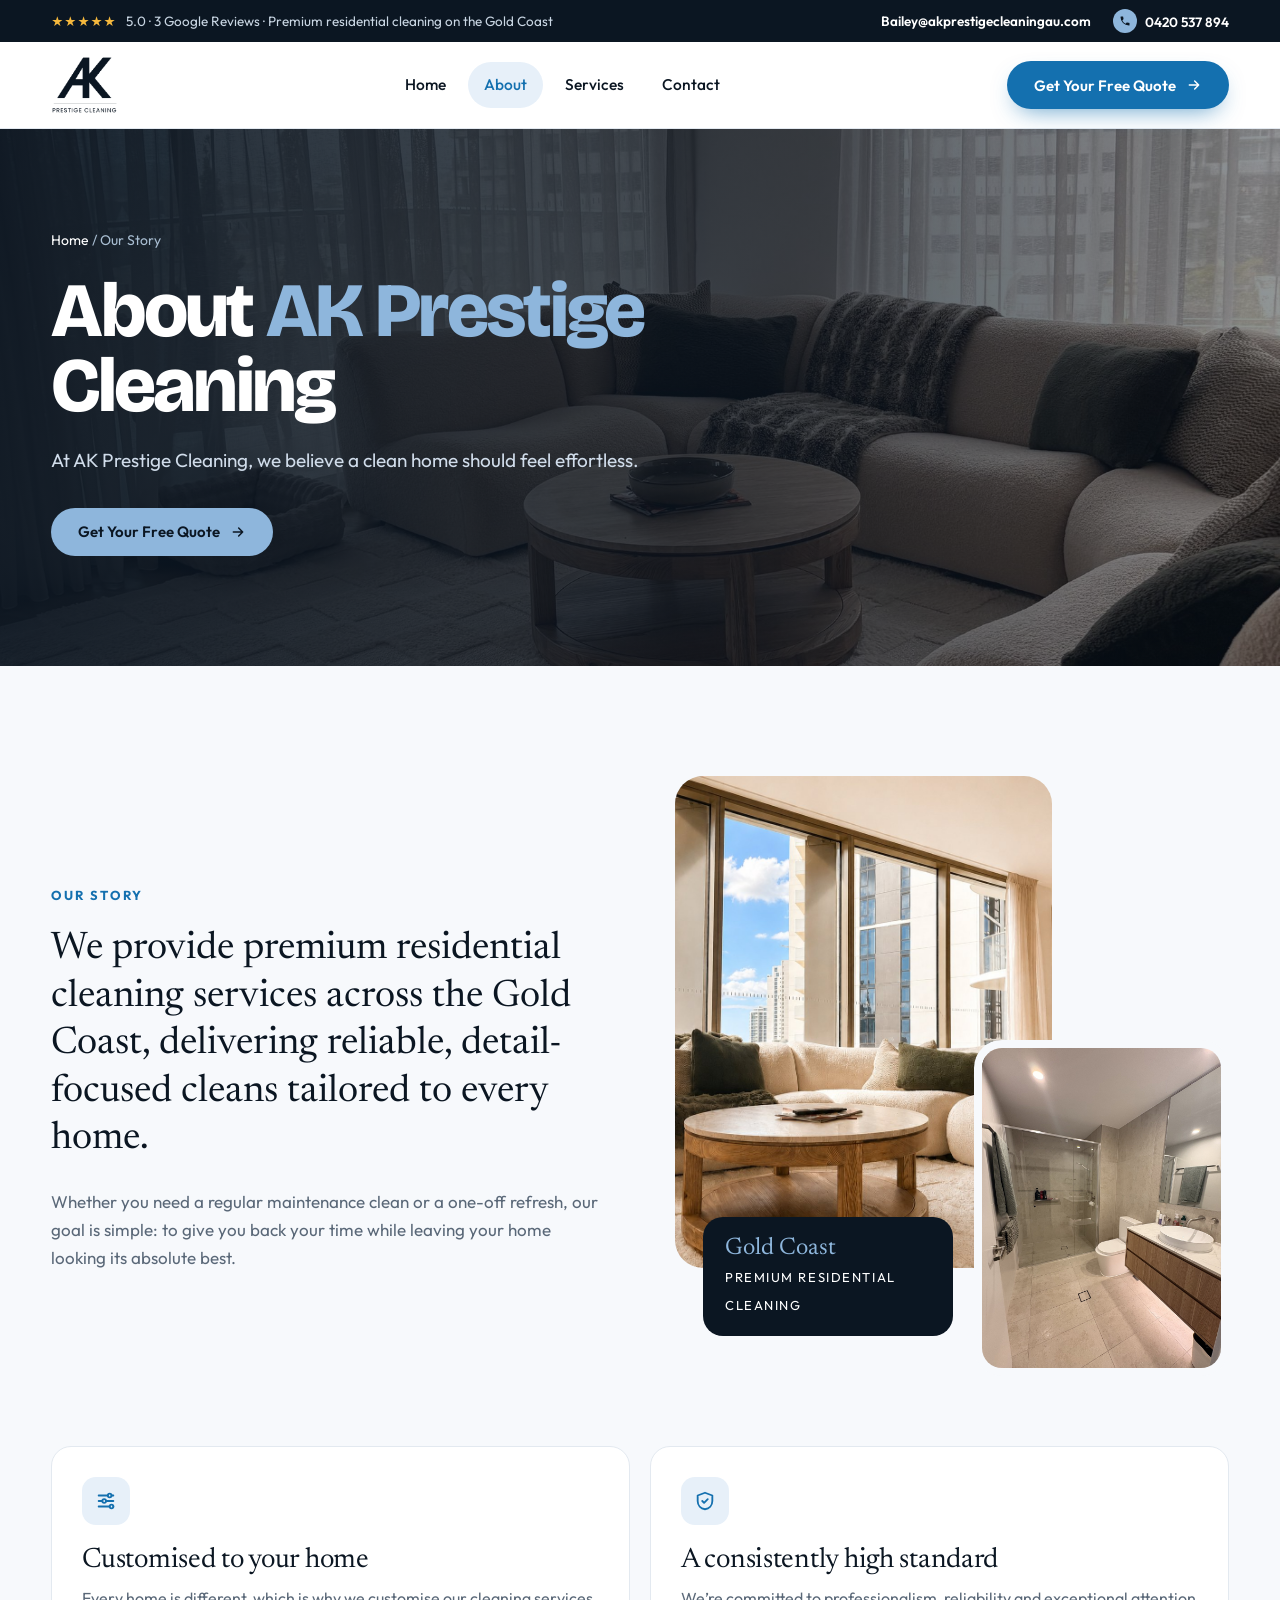
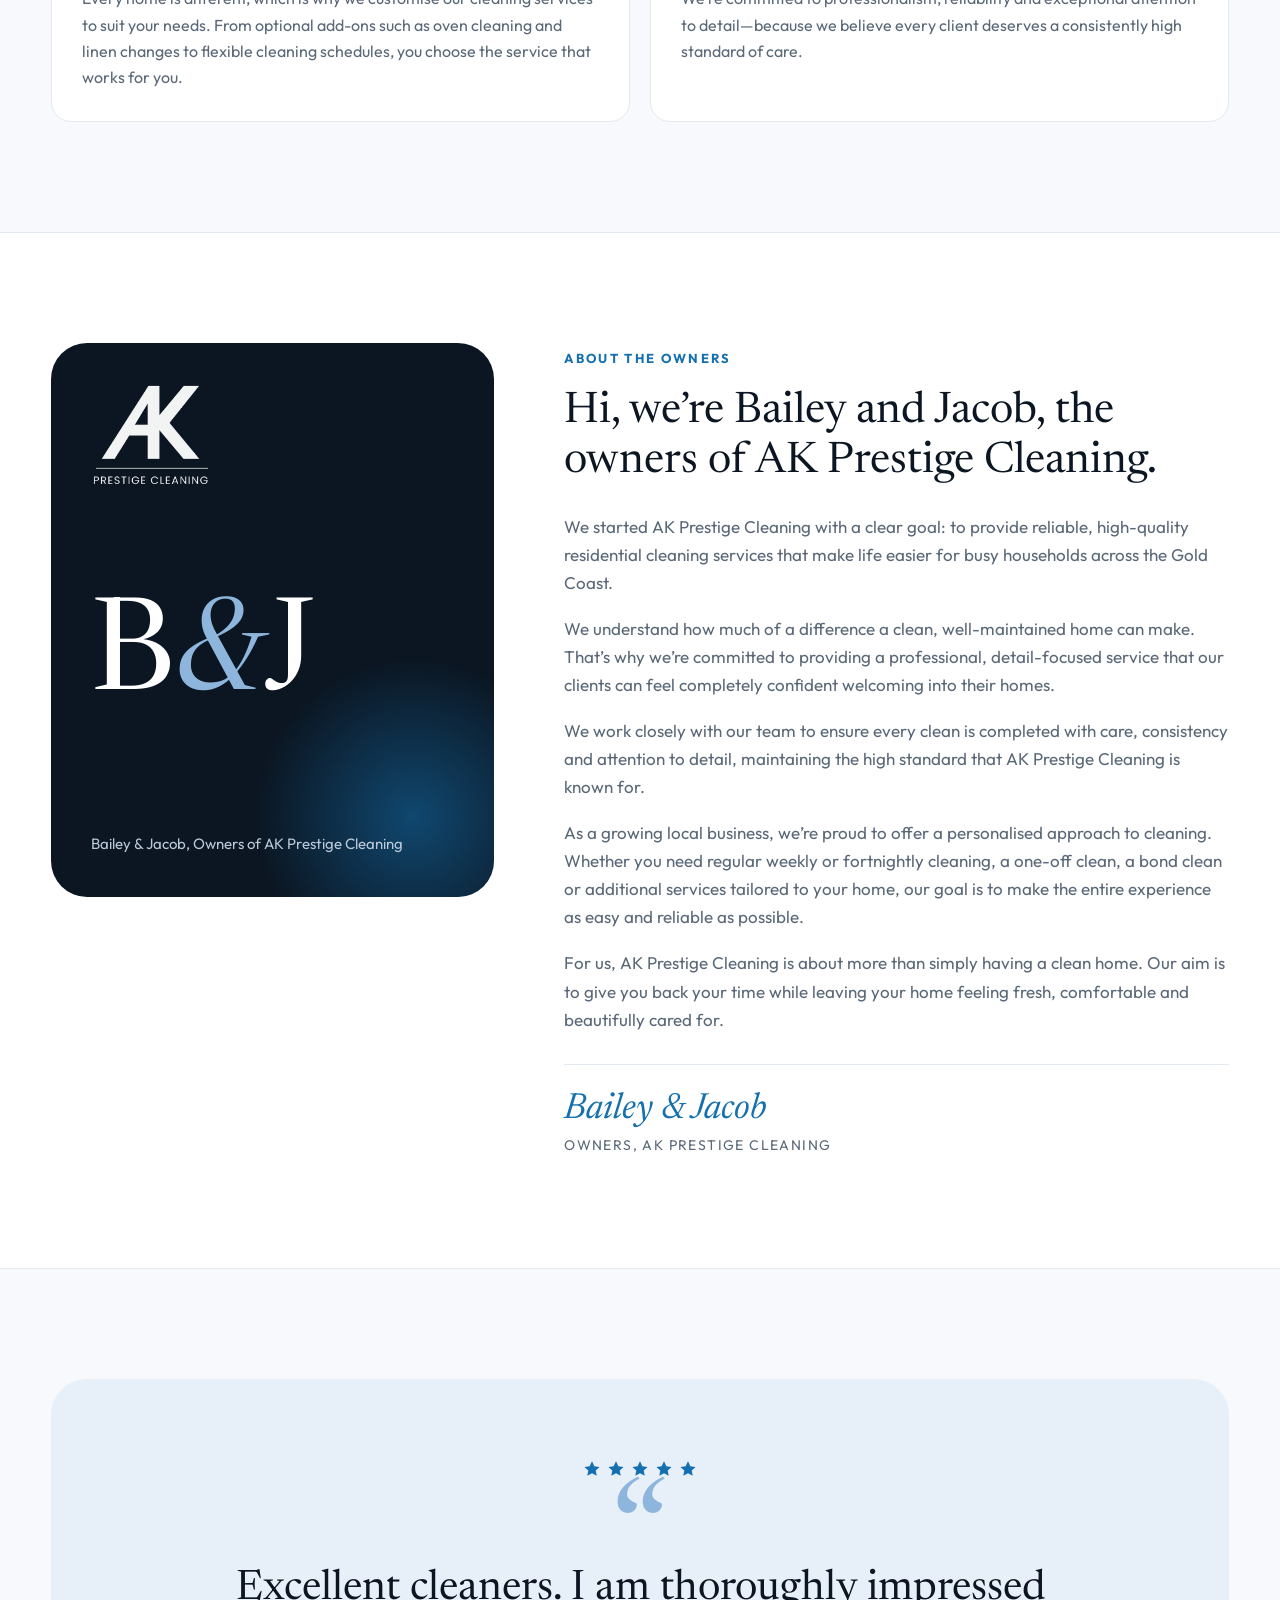
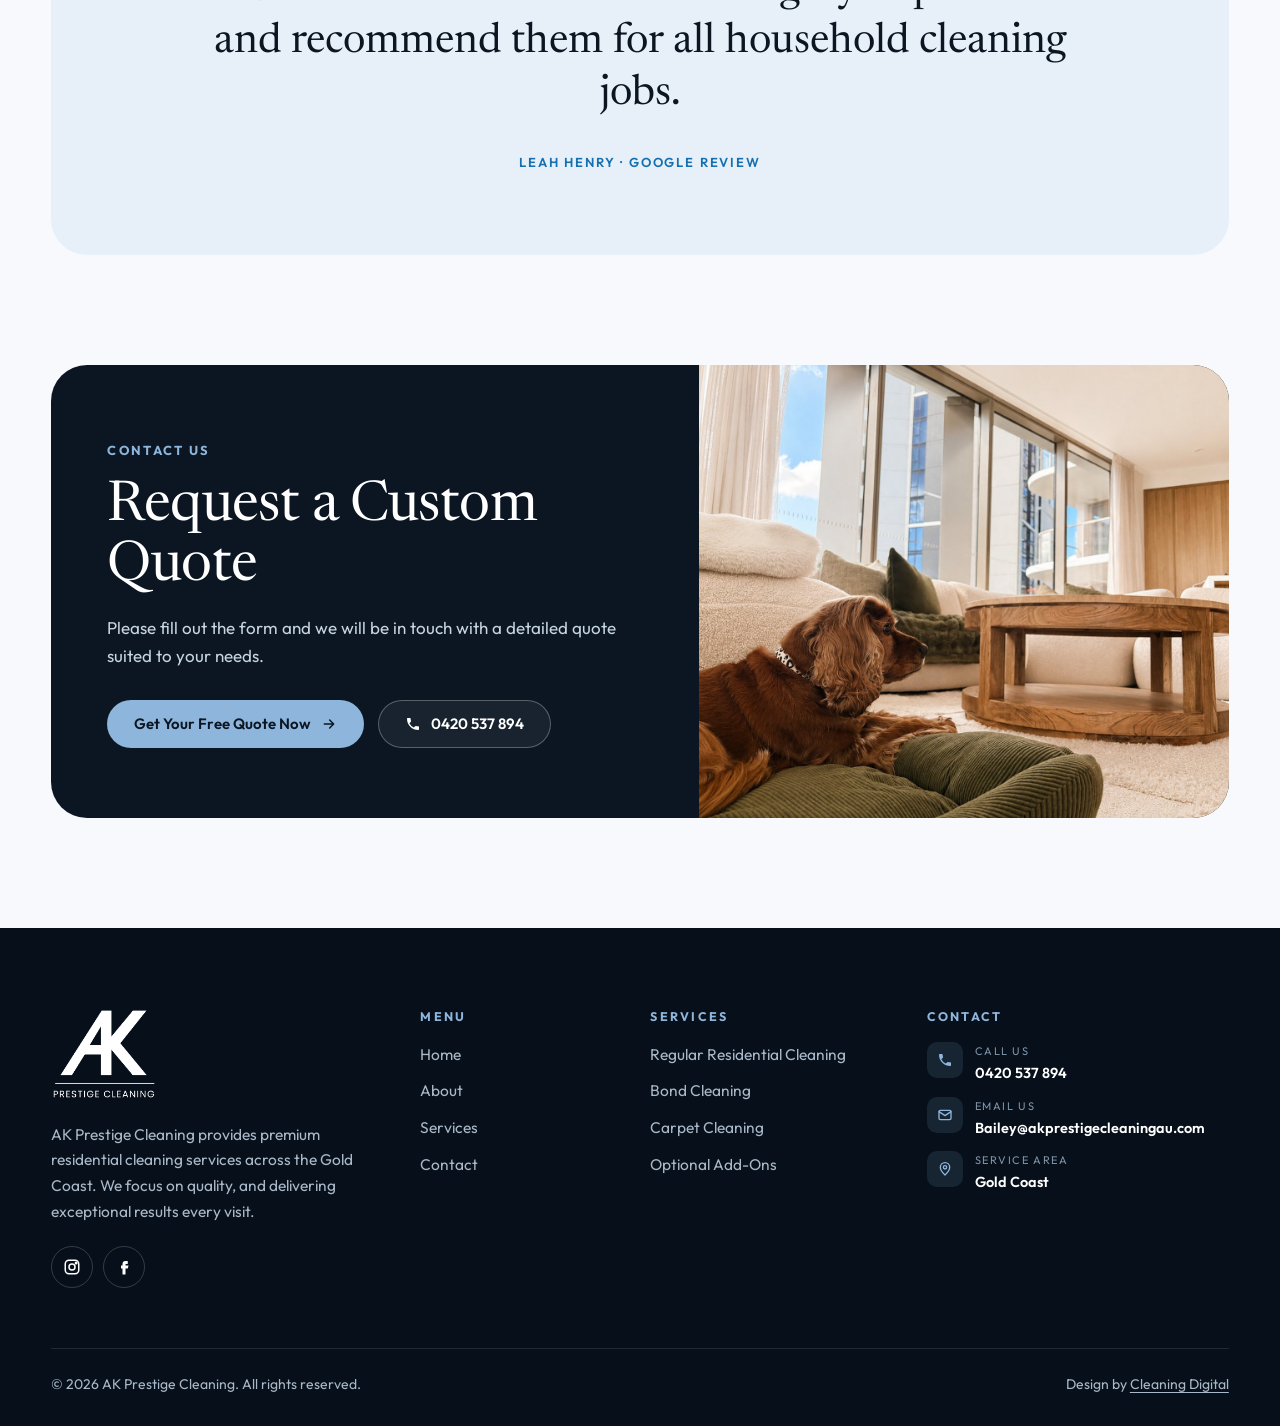
==== about.html @ f4180e64 "End pages with a newline Co-Authored-By: Claude Opus 5.5 <noreply@anthropic.com> Claude-Session: htt" ====
<!DOCTYPE html>
<html lang="en-AU"><head>
<meta charset="utf-8"><meta name="viewport" content="width=device-width,initial-scale=1">
<title>Our Story | AK Prestige Cleaning Gold Coast</title>
<meta name="description" content="Meet Bailey and Jacob, owners of AK Prestige Cleaning. Reliable, detail-focused residential cleaning tailored to every Gold Coast home.">
<link rel="icon" href="images/favicon.png">
<meta property="og:title" content="Our Story | AK Prestige Cleaning Gold Coast"><meta property="og:description" content="Meet Bailey and Jacob, owners of AK Prestige Cleaning. Reliable, detail-focused residential cleaning tailored to every Gold Coast home."><meta property="og:image" content="images/hero-lounge.jpg">
<link rel="preconnect" href="https://fonts.googleapis.com"><link rel="preconnect" href="https://fonts.gstatic.com" crossorigin>
<link href="https://fonts.googleapis.com/css2?family=Bricolage+Grotesque:opsz,wght@12..96,600;12..96,700;12..96,800&family=Newsreader:ital,opsz,wght@0,6..72,400;0,6..72,500;1,6..72,400&family=Outfit:wght@400;500;600;700&display=swap" rel="stylesheet">
<link rel="stylesheet" href="assets/css/style.css">
<script type="application/ld+json">{"@context":"https://schema.org","@type":"HouseCleaningService","name":"AK Prestige Cleaning","url":"https://www.akprestigecleaningau.com/","telephone":"0420537894","email":"Bailey@akprestigecleaningau.com","areaServed":"Gold Coast, QLD","image":"images/hero-lounge.jpg","sameAs":["https://www.instagram.com/ak.prestigecleaning/","https://www.facebook.com/profile.php?id=61590385779360"]}</script>
</head><body>
<div class="topbar"><div class="wrap">
  <a class="tb-l tb-stars" href="https://www.google.com/maps/search/AK+Prestige+Cleaning+Gold+Coast" target="_blank" rel="noopener"><span class="st">★★★★★</span> 5.0 &middot; 3 Google Reviews &middot; Premium residential cleaning on the Gold Coast</a>
  <div class="tb-r"><a href="mailto:Bailey@akprestigecleaningau.com" class="tb-l">Bailey@akprestigecleaningau.com</a><a href="tel:0420537894"><span class="ico"><svg viewBox="0 0 24 24" fill="currentColor"><path d="M6.6 10.8a15.1 15.1 0 0 0 6.6 6.6l2.2-2.2a1 1 0 0 1 1-.25 11.4 11.4 0 0 0 3.6.57 1 1 0 0 1 1 1V20a1 1 0 0 1-1 1A17 17 0 0 1 3 4a1 1 0 0 1 1-1h3.5a1 1 0 0 1 1 1c0 1.25.2 2.45.57 3.57a1 1 0 0 1-.25 1z"/></svg></span>0420 537 894</a></div>
</div></div>
<header class="site-header"><div class="wrap">
  <a href="index.html" class="brand" aria-label="AK Prestige Cleaning home"><img src="images/logo-dark.png" alt="AK Prestige Cleaning" width="67" height="58"></a>
  <nav class="nav" aria-label="Main"><a href="index.html">Home</a><a href="about.html" class="active">About</a><a href="services.html">Services</a><a href="contact.html">Contact</a></nav>
  <div class="head-cta">
    <a href="contact.html" class="btn btn-blue">Get Your Free Quote <svg viewBox="0 0 24 24" fill="none" stroke="currentColor" stroke-width="2.2" stroke-linecap="round" stroke-linejoin="round"><path d="M5 12h14M13 6l6 6-6 6"/></svg></a>
    <button class="burger" aria-label="Open menu"><span></span><span></span><span></span></button>
  </div>
</div></header>
<div class="mnav" aria-label="Mobile menu"><button class="close" aria-label="Close menu">&times;</button><a href="index.html">Home</a><a href="about.html">About</a><a href="services.html">Services</a><a href="contact.html">Contact</a>
  <a href="contact.html" class="btn btn-sky">Get Your Free Quote <svg viewBox="0 0 24 24" fill="none" stroke="currentColor" stroke-width="2.2" stroke-linecap="round" stroke-linejoin="round"><path d="M5 12h14M13 6l6 6-6 6"/></svg></a></div>

<section class="phero"><div class="bg" style="background-image:url(images/about-1.jpg)"></div><div class="wrap rv">
  <div class="crumbs"><a href="index.html">Home</a> / Our Story</div>
  <h1>About <span>AK Prestige</span> Cleaning</h1>
  <p>At AK Prestige Cleaning, we believe a clean home should feel effortless.</p>
  <div class="ctas"><a href="contact.html" class="btn btn-sky">Get Your Free Quote <svg viewBox="0 0 24 24" fill="none" stroke="currentColor" stroke-width="2.2" stroke-linecap="round" stroke-linejoin="round"><path d="M5 12h14M13 6l6 6-6 6"/></svg></a></div>
</div></section>

<section class="sec about-intro"><div class="wrap">
  <div class="rv"><span class="eyebrow">Our story</span>
    <p class="big">We provide premium residential cleaning services across the Gold Coast, delivering reliable, detail-focused cleans tailored to every home.</p>
    <p>Whether you need a regular maintenance clean or a one-off refresh, our goal is simple: to give you back your time while leaving your home looking its absolute best.</p>
  </div>
  <div class="collage rv">
    <div class="c1"><img src="images/hero-lounge.jpg" alt="Bright, freshly cleaned Gold Coast apartment" loading="lazy"></div>
    <div class="c2"><img src="images/about-2.jpg" alt="Polished bathroom" loading="lazy"></div>
    <div class="badge"><b>Gold Coast</b><span>Premium residential cleaning</span></div>
  </div>
</div>
<div class="wrap"><div class="values">
  <div class="vcard rv"><div class="ic"><svg viewBox="0 0 24 24" fill="none" stroke="currentColor" stroke-width="2" stroke-linecap="round"><path d="M4 6h10M18 6h2M4 12h4M12 12h8M4 18h12M20 18h0"/><circle cx="16" cy="6" r="2"/><circle cx="10" cy="12" r="2"/><circle cx="18" cy="18" r="2"/></svg></div><h3 class="h-serif" style="font-size:28px;margin-bottom:10px">Customised to your home</h3><p>Every home is different, which is why we customise our cleaning services to suit your needs. From optional add-ons such as oven cleaning and linen changes to flexible cleaning schedules, you choose the service that works for you.</p></div>
  <div class="vcard rv"><div class="ic"><svg viewBox="0 0 24 24" fill="none" stroke="currentColor" stroke-width="2" stroke-linecap="round" stroke-linejoin="round"><path d="M12 3 4 6v6c0 5 3.4 8.4 8 9 4.6-.6 8-4 8-9V6z"/><path d="m9 12 2 2 4-4"/></svg></div><h3 class="h-serif" style="font-size:28px;margin-bottom:10px">A consistently high standard</h3><p>We&rsquo;re committed to professionalism, reliability and exceptional attention to detail&mdash;because we believe every client deserves a consistently high standard of care.</p></div>
</div></div></section>

<section class="sec owners"><div class="wrap">
  <div class="mono rv"><img src="images/logo-white.png" alt="AK Prestige Cleaning"><div class="initials">B<i>&amp;</i>J</div><p>Bailey &amp; Jacob, Owners of AK Prestige Cleaning</p></div>
  <div class="letter rv"><span class="eyebrow">About the Owners</span>
    <p class="hi">Hi, we&rsquo;re Bailey and Jacob, the owners of AK Prestige Cleaning.</p>
    <p>We started AK Prestige Cleaning with a clear goal: to provide reliable, high-quality residential cleaning services that make life easier for busy households across the Gold Coast.</p>
    <p>We understand how much of a difference a clean, well-maintained home can make. That&rsquo;s why we&rsquo;re committed to providing a professional, detail-focused service that our clients can feel completely confident welcoming into their homes.</p>
    <p>We work closely with our team to ensure every clean is completed with care, consistency and attention to detail, maintaining the high standard that AK Prestige Cleaning is known for.</p>
    <p>As a growing local business, we&rsquo;re proud to offer a personalised approach to cleaning. Whether you need regular weekly or fortnightly cleaning, a one-off clean, a bond clean or additional services tailored to your home, our goal is to make the entire experience as easy and reliable as possible.</p>
    <p>For us, AK Prestige Cleaning is about more than simply having a clean home. Our aim is to give you back your time while leaving your home feeling fresh, comfortable and beautifully cared for.</p>
    <div class="sign"><b>Bailey &amp; Jacob</b><span>Owners, AK Prestige Cleaning</span></div>
  </div>
</div></section>

<section class="quote-band" style="padding-top:110px"><div class="wrap"><div class="quote-box rv">
  <div class="stars"><svg viewBox="0 0 24 24" fill="currentColor"><path d="m12 2.8 2.8 5.8 6.3.9-4.6 4.4 1.1 6.3L12 17.2l-5.6 3 1.1-6.3L2.9 9.5l6.3-.9z"/></svg><svg viewBox="0 0 24 24" fill="currentColor"><path d="m12 2.8 2.8 5.8 6.3.9-4.6 4.4 1.1 6.3L12 17.2l-5.6 3 1.1-6.3L2.9 9.5l6.3-.9z"/></svg><svg viewBox="0 0 24 24" fill="currentColor"><path d="m12 2.8 2.8 5.8 6.3.9-4.6 4.4 1.1 6.3L12 17.2l-5.6 3 1.1-6.3L2.9 9.5l6.3-.9z"/></svg><svg viewBox="0 0 24 24" fill="currentColor"><path d="m12 2.8 2.8 5.8 6.3.9-4.6 4.4 1.1 6.3L12 17.2l-5.6 3 1.1-6.3L2.9 9.5l6.3-.9z"/></svg><svg viewBox="0 0 24 24" fill="currentColor"><path d="m12 2.8 2.8 5.8 6.3.9-4.6 4.4 1.1 6.3L12 17.2l-5.6 3 1.1-6.3L2.9 9.5l6.3-.9z"/></svg></div><span class="mark">&ldquo;</span>
  <blockquote>Excellent cleaners. I am thoroughly impressed and recommend them for all household cleaning jobs.</blockquote>
  <cite>Leah Henry &middot; Google review</cite></div></div></section>
<section class="cta-band" style="padding-top:0"><div class="wrap"><div class="cta-box rv">
  <div class="t"><span class="eyebrow on-dark">Contact us</span><h2 class="h-serif">Request a Custom Quote</h2><p>Please fill out the form and we will be in touch with a detailed quote suited to your needs.</p>
  <div class="ctas"><a href="contact.html" class="btn btn-sky">Get Your Free Quote Now <svg viewBox="0 0 24 24" fill="none" stroke="currentColor" stroke-width="2.2" stroke-linecap="round" stroke-linejoin="round"><path d="M5 12h14M13 6l6 6-6 6"/></svg></a><a href="tel:0420537894" class="btn btn-ghost-dark"><svg viewBox="0 0 24 24" fill="currentColor"><path d="M6.6 10.8a15.1 15.1 0 0 0 6.6 6.6l2.2-2.2a1 1 0 0 1 1-.25 11.4 11.4 0 0 0 3.6.57 1 1 0 0 1 1 1V20a1 1 0 0 1-1 1A17 17 0 0 1 3 4a1 1 0 0 1 1-1h3.5a1 1 0 0 1 1 1c0 1.25.2 2.45.57 3.57a1 1 0 0 1-.25 1z"/></svg> 0420 537 894</a></div></div>
  <div class="p"><img src="images/result-lounge-dog.jpg" alt="" loading="lazy"></div>
</div></div></section>
<footer class="site-footer"><div class="wrap">
  <div class="fgrid4">
    <div>
      <img class="flogo" src="images/logo-white.png" alt="AK Prestige Cleaning" width="106" height="92">
      <p>AK Prestige Cleaning provides premium residential cleaning services across the Gold Coast. We focus on quality, and delivering exceptional results every visit.</p>
      <div class="socials" style="margin-top:22px"><a href="https://www.instagram.com/ak.prestigecleaning/" target="_blank" rel="noopener" aria-label="Instagram"><svg viewBox="0 0 24 24" fill="none" stroke="currentColor" stroke-width="2"><rect x="3" y="3" width="18" height="18" rx="5"/><circle cx="12" cy="12" r="4"/><circle cx="17.5" cy="6.5" r="1" fill="currentColor"/></svg></a><a href="https://www.facebook.com/profile.php?id=61590385779360" target="_blank" rel="noopener" aria-label="Facebook"><svg viewBox="0 0 24 24" fill="currentColor"><path d="M14 8h3V4h-3a4 4 0 0 0-4 4v2H8v4h2v8h4v-8h3l1-4h-4V8.5a.5.5 0 0 1 .5-.5z"/></svg></a></div>
    </div>
    <div><h4>Menu</h4><ul><li><a href="index.html">Home</a></li><li><a href="about.html">About</a></li><li><a href="services.html">Services</a></li><li><a href="contact.html">Contact</a></li></ul></div>
    <div><h4>Services</h4><ul>
      <li><a href="services.html#residential">Regular Residential Cleaning</a></li>
      <li><a href="services.html#bond">Bond Cleaning</a></li>
      <li><a href="services.html#carpet">Carpet Cleaning</a></li>
      <li><a href="services.html#addons">Optional Add-Ons</a></li></ul></div>
    <div><h4>Contact</h4><ul class="fcontact">
      <li><span class="ic"><svg viewBox="0 0 24 24" fill="currentColor"><path d="M6.6 10.8a15.1 15.1 0 0 0 6.6 6.6l2.2-2.2a1 1 0 0 1 1-.25 11.4 11.4 0 0 0 3.6.57 1 1 0 0 1 1 1V20a1 1 0 0 1-1 1A17 17 0 0 1 3 4a1 1 0 0 1 1-1h3.5a1 1 0 0 1 1 1c0 1.25.2 2.45.57 3.57a1 1 0 0 1-.25 1z"/></svg></span><div><small>Call us</small><b><a href="tel:0420537894">0420 537 894</a></b></div></li>
      <li><span class="ic"><svg viewBox="0 0 24 24" fill="none" stroke="currentColor" stroke-width="2" stroke-linecap="round" stroke-linejoin="round"><rect x="3" y="5" width="18" height="14" rx="2"/><path d="m3 7 9 6 9-6"/></svg></span><div><small>Email us</small><b><a href="mailto:Bailey@akprestigecleaningau.com">Bailey@akprestigecleaningau.com</a></b></div></li>
      <li><span class="ic"><svg viewBox="0 0 24 24" fill="none" stroke="currentColor" stroke-width="2" stroke-linecap="round" stroke-linejoin="round"><path d="M12 21s-7-6.2-7-11.5a7 7 0 0 1 14 0C19 14.8 12 21 12 21z"/><circle cx="12" cy="9.5" r="2.5"/></svg></span><div><small>Service area</small><b>Gold Coast</b></div></li></ul></div>
  </div>
  <div class="fbottom"><span>&copy; <span id="yr">2026</span> AK Prestige Cleaning. All rights reserved.</span><span>Design by <a href="https://cleanningdigital.com" target="_blank" rel="noopener">Cleaning Digital</a></span></div>
</div></footer>
<div class="rtoast" id="rtoast" role="status" aria-live="polite" hidden>
  <button class="rt-x" aria-label="Close review">&times;</button>
  <div class="rt-top"><span class="rt-av"></span><div><b class="rt-name"></b><small><span class="st">★★★★★</span> <span class="rt-when"></span></small></div><span class="rt-g"><svg viewBox="0 0 24 24" width="18" height="18"><path fill="#4285F4" d="M23.5 12.3c0-.8-.1-1.6-.2-2.3H12v4.5h6.5a5.6 5.6 0 0 1-2.4 3.6v3h3.9c2.2-2.1 3.5-5.1 3.5-8.8z"/><path fill="#34A853" d="M12 24c3.2 0 6-1.1 8-2.9l-3.9-3c-1.1.7-2.5 1.2-4.1 1.2-3.1 0-5.8-2.1-6.7-5H1.3v3.1A12 12 0 0 0 12 24z"/><path fill="#FBBC05" d="M5.3 14.3a7.2 7.2 0 0 1 0-4.6V6.6H1.3a12 12 0 0 0 0 10.8z"/><path fill="#EA4335" d="M12 4.8c1.8 0 3.3.6 4.6 1.8l3.4-3.4A12 12 0 0 0 1.3 6.6l4 3.1c.9-2.9 3.6-4.9 6.7-4.9z"/></svg></span></div>
  <p class="rt-text"></p>
  <a class="rt-link" href="https://www.google.com/maps/search/AK+Prestige+Cleaning+Gold+Coast" target="_blank" rel="noopener">5.0 on Google &middot; 3 reviews &rarr;</a>
</div>
<script>window.AK_REVIEWS=[{"n": "Leah Henry", "w": "4 months ago", "t": "Excellent cleaners. I am thoroughly impressed and recommend them for all household cleaning jobs."}, {"n": "Stacey Martin", "w": "4 months ago", "t": "I booked AK Prestige Cleaning, the delightful Bailey turned up on time and left my house spotless and feeling fresh, I honestly felt amazing coming home to my clean home after work smelt fresh too. I would highly recommend AK Prestige Cleaning!"}, {"n": "Danielle Damman", "w": "a month ago", "t": "Highly recommend the guys at AK! Couldn\u2019t ask for better service, absolute legends. You guys rock! \ud83d\ude4c"}];</script>
<script src="assets/js/main.js"></script>
</body></html>
---- assets/css/style.css ----
/* AK Prestige Cleaning - site styles */
:root{
  --ink:#0B1622;        /* deep navy-black (brand black) */
  --ink-2:#13263A;
  --blue:#1470AF;       /* brand royal blue */
  --blue-d:#0F5A8E;
  --sky:#8EB6DC;        /* brand light blue */
  --sky-2:#BFD6EC;
  --mist:#E7F0F9;
  --paper:#F7F9FC;
  --line:#E3E9F0;
  --text:#1B2733;
  --muted:#5A6878;
  --white:#fff;
  --r-lg:28px; --r-md:20px; --r-sm:12px;
  --shadow:0 18px 50px -20px rgba(11,22,34,.28);
  --serif:"Newsreader",Georgia,serif;
  --display:"Bricolage Grotesque","Outfit",sans-serif;
  --sans:"Outfit",system-ui,sans-serif;
}
*{box-sizing:border-box;margin:0;padding:0}
html{scroll-behavior:smooth}
body{font-family:var(--sans);color:var(--text);background:var(--paper);font-size:17px;line-height:1.65;-webkit-font-smoothing:antialiased}
img{max-width:100%;display:block}
a{color:inherit;text-decoration:none}
ul{list-style:none}
.wrap{width:min(1180px,92vw);margin-inline:auto}
.eyebrow{font:700 13px/1 var(--sans);letter-spacing:.18em;text-transform:uppercase;color:var(--blue)}
.eyebrow.on-dark{color:var(--sky)}
.pill{display:inline-flex;align-items:center;gap:8px;padding:8px 14px;border-radius:999px;background:var(--mist);color:var(--blue);font:700 12px/1 var(--sans);letter-spacing:.14em;text-transform:uppercase}
.pill .dot{width:7px;height:7px;border-radius:50%;background:var(--blue)}
h1,h2,h3{font-weight:400;color:var(--ink);line-height:1.08}
.h-serif{font-family:var(--serif);font-weight:400;letter-spacing:-.01em}
.h-display{font-family:var(--display);font-weight:700;letter-spacing:-.03em}
h2.h-serif{font-size:clamp(34px,4.4vw,56px)}
h2.h-display{font-size:clamp(34px,4.6vw,60px)}
em.accent{font-style:italic;color:var(--blue)}
.lead{font-size:18px;color:var(--muted);max-width:620px}
section{position:relative}
.sec{padding:110px 0}
.sec-tight{padding:80px 0}

/* buttons */
.btn{display:inline-flex;align-items:center;gap:10px;padding:15px 26px;border-radius:999px;font:600 15px/1 var(--sans);border:1.5px solid transparent;cursor:pointer;transition:transform .2s,background .2s,color .2s,box-shadow .2s;white-space:nowrap}
.btn svg{width:16px;height:16px}
.btn:hover{transform:translateY(-2px)}
.btn-blue{background:var(--blue);color:#fff;box-shadow:0 10px 24px -10px rgba(20,112,175,.7)}
.btn-blue:hover{background:var(--blue-d)}
.btn-sky{background:var(--sky);color:var(--ink)}
.btn-sky:hover{background:#a6c6e6}
.btn-ink{background:var(--ink);color:#fff}
.btn-ghost{border-color:var(--line);color:var(--ink);background:#fff}
.btn-ghost-dark{border-color:rgba(255,255,255,.28);color:#fff;background:rgba(255,255,255,.06);backdrop-filter:blur(6px)}
.link-u{font-weight:600;border-bottom:2px solid var(--sky);padding-bottom:2px}

/* top bar + header */
.topbar{background:var(--ink);color:#c9d6e3;font-size:13.5px}
.topbar .wrap{display:flex;justify-content:space-between;align-items:center;height:42px;gap:20px}
.topbar a{color:#fff;font-weight:600}
.topbar .tb-r{display:flex;gap:22px;align-items:center}
.topbar .ico{display:inline-grid;place-items:center;width:24px;height:24px;border-radius:50%;background:var(--sky);color:var(--ink);margin-right:8px}
.topbar .ico svg{width:12px;height:12px}
.site-header{position:sticky;top:0;z-index:50;background:rgba(255,255,255,.96);backdrop-filter:blur(10px);border-bottom:1px solid var(--line)}
.site-header .wrap{display:flex;align-items:center;justify-content:space-between;height:86px}
.brand img{height:58px;width:auto}
.nav{display:flex;align-items:center;gap:6px}
.nav a{padding:10px 16px;border-radius:999px;font-weight:500;font-size:15.5px;color:var(--ink);transition:background .2s,color .2s}
.nav a:hover{background:var(--mist)}
.nav a.active{color:var(--blue);background:var(--mist)}
.head-cta{display:flex;gap:12px;align-items:center}
.burger{display:none;width:46px;height:46px;border-radius:50%;border:1px solid var(--line);background:#fff;cursor:pointer;place-items:center}
.burger span{display:block;width:18px;height:2px;background:var(--ink);margin:3px auto;transition:.3s}
.mnav{display:none}

/* hero (home) */
.hero{background:var(--ink);color:#fff;overflow:hidden}
.hero .bg{position:absolute;inset:0;background:url(../../images/hero-lounge.jpg) center/cover}
.hero .bg::after{content:"";position:absolute;inset:0;background:linear-gradient(90deg,rgba(11,22,34,.92) 0%,rgba(11,22,34,.72) 45%,rgba(11,22,34,.35) 100%)}
.hero .wrap{position:relative;display:grid;grid-template-columns:1.15fr .85fr;gap:60px;align-items:center;padding:96px 0 110px}
.hero h1{color:#fff;font-family:var(--display);font-weight:800;text-transform:uppercase;font-size:clamp(44px,6.4vw,86px);line-height:.95;letter-spacing:-.035em;margin:22px 0 22px}
.hero h1 span{color:var(--sky);display:block}
.hero p{color:#d4e0ec;font-size:19px;max-width:520px}
.hero .ctas{display:flex;gap:14px;flex-wrap:wrap;margin-top:34px}
.hero .loc{background:rgba(142,182,220,.18);color:#fff;border:1px solid rgba(142,182,220,.45)}
.hero .loc .dot{background:var(--sky)}
.call-chip{display:inline-flex;align-items:center;gap:12px;padding:9px 20px 9px 9px;border-radius:999px;border:1.5px solid rgba(255,255,255,.28);background:rgba(255,255,255,.06);backdrop-filter:blur(6px)}
.call-chip .ic{width:38px;height:38px;border-radius:50%;background:var(--sky);display:grid;place-items:center;color:var(--ink)}
.call-chip .ic svg{width:17px;height:17px}
.call-chip small{display:block;font-size:11px;letter-spacing:.14em;text-transform:uppercase;color:#bcd0e3;line-height:1.2}
.call-chip b{font-size:17px;line-height:1.2}

/* quote card */
.qcard{background:#fff;color:var(--text);border-radius:var(--r-lg);padding:30px;box-shadow:0 30px 70px -25px rgba(0,0,0,.6);border-top:5px solid var(--blue)}
.qcard h3{font-family:var(--serif);font-size:30px;margin-bottom:4px}
.qcard .sub{font-size:14px;color:var(--muted);margin-bottom:18px}
.fgrid{display:grid;grid-template-columns:1fr 1fr;gap:12px}
.fgrid .full{grid-column:1/-1}
.field label{display:block;font-size:12px;font-weight:600;letter-spacing:.08em;text-transform:uppercase;color:var(--muted);margin-bottom:6px}
.field label i{font-style:normal;color:var(--blue)}
input,select,textarea{width:100%;font:inherit;font-size:15px;padding:13px 14px;border:1.5px solid var(--line);border-radius:var(--r-sm);background:var(--paper);color:var(--text);transition:border .2s,background .2s}
input:focus,select:focus,textarea:focus{outline:none;border-color:var(--sky);background:#fff}
textarea{min-height:110px;resize:vertical}
.qcard .btn{width:100%;justify-content:center;margin-top:14px}
.fnote{font-size:13.5px;color:#3f4d5c;margin-top:12px;text-align:center}
.form-ok{display:none;margin-top:14px;padding:14px;border-radius:var(--r-sm);background:var(--mist);color:var(--ink);font-size:14.5px}
.form-ok.show{display:block}

/* why panel */
.why{padding:40px 0 110px}
.panel-dark{background:radial-gradient(120% 90% at 100% 0%,#1d3b5a 0%,var(--ink) 55%);border-radius:36px;color:#fff;padding:80px 56px;overflow:hidden;position:relative}
.panel-dark::before{content:"";position:absolute;right:-120px;top:-120px;width:420px;height:420px;border-radius:50%;border:1px solid rgba(142,182,220,.18)}
.panel-dark::after{content:"";position:absolute;right:-40px;top:-40px;width:260px;height:260px;border-radius:50%;border:1px solid rgba(142,182,220,.14)}
.why-top{display:grid;grid-template-columns:1.2fr .8fr;gap:50px;align-items:end;margin-bottom:56px;position:relative;z-index:1}
.why-top h2{color:#fff}
.why-top h2 span{color:var(--sky)}
.why-top p{color:#c4d3e2}
.why-grid{display:grid;grid-template-columns:repeat(4,1fr);gap:18px;position:relative;z-index:1}
.wcard{background:rgba(255,255,255,.05);border:1px solid rgba(255,255,255,.1);border-radius:var(--r-md);padding:28px 24px 30px;border-top:3px solid var(--sky);transition:transform .3s,background .3s}
.wcard:nth-child(2){margin-top:30px;border-top-color:var(--blue)}
.wcard:nth-child(3){margin-top:60px}
.wcard:nth-child(4){margin-top:90px;border-top-color:var(--blue)}
.wcard:hover{transform:translateY(-6px);background:rgba(255,255,255,.08)}
.wcard .ic{width:50px;height:50px;border-radius:14px;display:grid;place-items:center;background:var(--sky);color:var(--ink);margin-bottom:46px}
.wcard:nth-child(even) .ic{background:var(--blue);color:#fff}
.wcard .ic svg{width:24px;height:24px}
.wcard h3{color:#fff;font-family:var(--sans);font-weight:600;font-size:21px;line-height:1.25}
.wcard .num{font:500 13px var(--sans);letter-spacing:.14em;color:var(--sky);margin-bottom:8px;display:block}

/* split home/bond */
.split-head{text-align:center;max-width:760px;margin:0 auto 60px}
.split-head p{margin:18px auto 0}
.split{display:grid;grid-template-columns:1fr 1fr;gap:26px;position:relative}
.amp{position:absolute;left:50%;top:250px;transform:translate(-50%,-50%);width:78px;height:78px;border-radius:50%;background:var(--sky);color:var(--ink);display:grid;place-items:center;font:italic 40px var(--serif);z-index:3;box-shadow:0 0 0 8px var(--paper)}
.scard{border-radius:var(--r-lg);background:#fff;border:1px solid var(--line);padding:12px;display:flex;flex-direction:column}
.scard.dark{background:var(--ink);border-color:var(--ink);color:#d2deea}
.scard .img{height:300px;border-radius:20px;overflow:hidden;position:relative}
.scard .img img{width:100%;height:100%;object-fit:cover;transition:transform .8s}
.scard:hover .img img{transform:scale(1.05)}
.scard .tag{position:absolute;left:14px;top:14px;background:#fff;color:var(--ink);border-radius:999px;padding:7px 14px;font:700 12px var(--sans);letter-spacing:.12em;text-transform:uppercase}
.scard .body{padding:28px 22px 22px;display:flex;flex-direction:column;flex:1}
.scard h3{font-family:var(--serif);font-size:38px;margin-bottom:12px}
.scard.dark h3{color:#fff}
.scard .body>p{color:var(--muted)}
.scard.dark .body>p{color:#b6c6d6}
.checks{display:grid;grid-template-columns:1fr 1fr;gap:10px 22px;margin:22px 0;padding-top:22px;border-top:1px solid var(--line)}
.scard.dark .checks{border-color:rgba(255,255,255,.12)}
.checks li{display:flex;gap:10px;font-size:15px;font-weight:500;line-height:1.4;color:var(--ink)}
.scard.dark .checks li{color:#fff}
.checks li svg{flex:none;width:18px;height:18px;color:var(--blue);margin-top:1px}
.scard.dark .checks li svg{color:var(--sky)}
.scard .note{font-size:14.5px;padding:14px 16px;border-radius:var(--r-sm);background:var(--mist);color:var(--ink);margin-bottom:22px}
.scard.dark .note{background:rgba(142,182,220,.12);color:#dce7f2}
.scard .acts{display:flex;gap:16px;align-items:center;flex-wrap:wrap;margin-top:auto}
.scard.dark .link-u{color:#fff}

/* results */
.results{background:#fff;border-block:1px solid var(--line)}
.res-head{display:flex;justify-content:space-between;align-items:end;gap:40px;margin-bottom:50px}
.res-grid{display:grid;grid-template-columns:1.05fr 1fr;gap:24px}
.ba{position:relative;border-radius:var(--r-lg);overflow:hidden;min-height:560px;height:100%;user-select:none;touch-action:none;background:#ddd}
.ba img{position:absolute;inset:0;width:100%;height:100%;object-fit:cover;pointer-events:none}
.ba .after-wrap{position:absolute;inset:0;clip-path:inset(0 0 0 50%)}
.ba .handle{position:absolute;top:0;bottom:0;left:50%;width:3px;background:#fff;transform:translateX(-50%)}
.ba .handle::after{content:"";position:absolute;top:50%;left:50%;width:54px;height:54px;border-radius:50%;background:#fff url("data:image/svg+xml,%3Csvg xmlns='http://www.w3.org/2000/svg' viewBox='0 0 24 24' fill='none' stroke='%230B1622' stroke-width='2.2' stroke-linecap='round' stroke-linejoin='round'%3E%3Cpath d='M9 6l-6 6 6 6M15 6l6 6-6 6'/%3E%3C/svg%3E") center/24px no-repeat;transform:translate(-50%,-50%);box-shadow:0 8px 20px rgba(0,0,0,.25)}
.ba input{position:absolute;inset:0;opacity:0;cursor:ew-resize;width:100%;height:100%;margin:0}
.ba .lbl{position:absolute;bottom:18px;padding:7px 14px;border-radius:999px;font:700 12px var(--sans);letter-spacing:.14em;text-transform:uppercase;background:rgba(11,22,34,.75);color:#fff;z-index:2}
.ba .lbl.l{left:18px}.ba .lbl.r{right:18px;background:var(--sky);color:var(--ink)}
.res-side{display:flex;flex-direction:column;gap:24px}
.res-side .wide{border-radius:var(--r-lg);overflow:hidden;position:relative;aspect-ratio:4/3}
.res-side .wide img{width:100%;height:100%;object-fit:cover}
.res-side .duo{display:grid;grid-template-columns:1fr 1fr;gap:24px}
.res-side .duo div{border-radius:var(--r-md);overflow:hidden;aspect-ratio:1/1}
.res-side .duo img{width:100%;height:100%;object-fit:cover}

/* pricing */
.pricing .wrap{display:grid;grid-template-columns:.9fr 1.1fr;gap:56px;align-items:start}
.price-intro{position:sticky;top:120px}
.price-intro .lead{margin:18px 0 28px}
.price-photo{border-radius:24px 24px 120px 24px;overflow:hidden;height:300px;margin-top:34px}
.price-photo img{width:100%;height:100%;object-fit:cover}
.ptable{background:#fff;border:1px solid var(--line);border-radius:var(--r-lg);overflow:hidden;margin-bottom:22px}
.ptable .ph{display:flex;justify-content:space-between;align-items:center;padding:22px 28px;background:var(--ink);color:#fff}
.ptable .ph h3{color:#fff;font-family:var(--serif);font-size:26px}
.ptable .ph span{font-size:12px;letter-spacing:.14em;text-transform:uppercase;color:var(--sky);font-weight:700}
.ptable.light .ph{background:var(--mist);color:var(--ink)}
.ptable.light .ph h3{color:var(--ink)}
.ptable.light .ph span{color:var(--blue)}
.prow{display:flex;justify-content:space-between;align-items:center;gap:20px;padding:17px 28px;border-top:1px solid var(--line)}
.prow:first-of-type{border-top:0}
.prow .n{font-weight:500;color:var(--ink)}
.prow .v{font-family:var(--serif);font-size:24px;color:var(--blue);white-space:nowrap}
.prow .v small{font-family:var(--sans);font-size:13px;color:var(--muted);margin-right:4px}
.disclaim{font-size:14.5px;color:var(--muted);padding:0 6px}

/* testimonial */
.quote-band{padding:30px 0 110px}
.quote-box{background:var(--mist);border-radius:36px;padding:80px 60px;text-align:center;position:relative;overflow:hidden}
.quote-box .mark{font:400 140px/0.6 var(--serif);color:var(--sky);display:block;height:60px}
.quote-box blockquote{font-family:var(--serif);font-size:clamp(26px,3.4vw,42px);line-height:1.25;color:var(--ink);max-width:880px;margin:0 auto 26px}
.quote-box cite{font-style:normal;font-weight:600;letter-spacing:.14em;text-transform:uppercase;font-size:13px;color:var(--blue)}
.stars{display:flex;gap:4px;justify-content:center;margin-bottom:24px;color:var(--blue)}
.stars svg{width:20px;height:20px}

/* quote section */
.quote-sec{background:var(--ink);padding:110px 0}
.qwrap{display:grid;grid-template-columns:1.15fr .85fr;border-radius:var(--r-lg);overflow:hidden;background:#fff;box-shadow:0 40px 80px -40px rgba(0,0,0,.7)}
.qhead{grid-column:1/-1;background:var(--blue);color:#fff;padding:30px 40px;display:flex;justify-content:space-between;align-items:end;gap:30px;flex-wrap:wrap}
.qhead h2{color:#fff;font-family:var(--serif);font-size:44px}
.qhead .eyebrow{color:var(--sky-2)}
.qhead ul{display:flex;gap:22px;flex-wrap:wrap;font-weight:600;font-size:14.5px}
.qhead li::before{content:"✓ ";color:var(--sky-2)}
.qform{padding:40px}
.qinfo{background:var(--paper);padding:40px;border-left:1px solid var(--line);display:flex;flex-direction:column;gap:14px}
.ibox{display:flex;gap:14px;align-items:flex-start;padding:18px;border-radius:var(--r-md);background:#fff;border:1px solid var(--line)}
.ibox .ic{flex:none;width:42px;height:42px;border-radius:12px;background:var(--mist);color:var(--blue);display:grid;place-items:center}
.ibox .ic svg{width:19px;height:19px}
.ibox small{display:block;font-size:11.5px;letter-spacing:.14em;text-transform:uppercase;color:var(--muted);font-weight:600}
.ibox b,.ibox a{font-weight:600;color:var(--ink);overflow-wrap:anywhere;font-size:15.5px}
.socials{display:flex;gap:10px}
.socials a{width:42px;height:42px;border-radius:50%;display:grid;place-items:center;border:1px solid var(--line);background:#fff;color:var(--ink);transition:.2s}
.socials a:hover{background:var(--blue);color:#fff;border-color:var(--blue)}
.socials svg{width:18px;height:18px}
.addons{display:grid;grid-template-columns:1fr 1fr;gap:8px}
.addons label{display:flex;gap:10px;align-items:center;padding:11px 12px;border:1.5px solid var(--line);border-radius:var(--r-sm);font-size:14.5px;cursor:pointer;background:var(--paper);text-transform:none;letter-spacing:0;color:var(--text);font-weight:500;margin:0}
.addons input{width:auto;accent-color:var(--blue)}
.addons label:has(input:checked){border-color:var(--blue);background:var(--mist)}
.fsec{font-family:var(--serif);font-size:22px;color:var(--ink);margin:26px 0 12px;padding-top:22px;border-top:1px solid var(--line)}
.fsec:first-child{margin-top:0;padding-top:0;border:0}

/* footer */
.site-footer{background:#07101A;color:#a9b8c8;padding:80px 0 30px;font-size:15.5px}
.fgrid4{display:grid;grid-template-columns:1.4fr .8fr 1fr 1.3fr;gap:44px}
.site-footer img.flogo{height:92px;width:auto;margin-bottom:22px}
.site-footer h4{font:700 12.5px var(--sans);letter-spacing:.18em;text-transform:uppercase;color:var(--sky);margin-bottom:18px}
.site-footer li{margin-bottom:11px}
.site-footer a:hover{color:#fff}
.site-footer .socials a{background:transparent;border-color:rgba(255,255,255,.18);color:#fff}
.site-footer .socials a:hover{background:var(--blue)}
.fcontact li{display:flex;gap:12px}
.fcontact .ic{flex:none;width:36px;height:36px;border-radius:10px;background:rgba(142,182,220,.12);color:var(--sky);display:grid;place-items:center}
.fcontact .ic svg{width:16px;height:16px}
.fcontact small{display:block;font-size:11px;letter-spacing:.14em;text-transform:uppercase;color:#7f93a8}
.fcontact b{color:#fff;font-weight:600;overflow-wrap:anywhere;font-size:14.5px}
.fbottom{margin-top:60px;padding-top:24px;border-top:1px solid rgba(255,255,255,.1);display:flex;justify-content:space-between;gap:20px;flex-wrap:wrap;font-size:14px}
.fbottom a{text-decoration:underline;text-underline-offset:3px}

/* inner page hero */
.phero{background:var(--ink);color:#fff;overflow:hidden}
.phero .bg{position:absolute;inset:0;background-size:cover;background-position:center}
.phero .bg::after{content:"";position:absolute;inset:0;background:linear-gradient(90deg,rgba(11,22,34,.93) 0%,rgba(11,22,34,.75) 55%,rgba(11,22,34,.45) 100%)}
.phero .wrap{position:relative;padding:100px 0 110px}
.crumbs{font-size:14px;color:#a9bed2;margin-bottom:22px}
.crumbs a{color:#fff}
.phero h1{color:#fff;font-family:var(--display);font-weight:800;font-size:clamp(42px,6vw,80px);letter-spacing:-.035em;line-height:.98;max-width:860px}
.phero h1 span{color:var(--sky)}
.phero p{color:#d0dcea;font-size:19px;max-width:620px;margin-top:20px}
.phero .ctas{display:flex;gap:14px;flex-wrap:wrap;margin-top:32px}

/* about */
.about-intro .wrap:first-child{display:grid;grid-template-columns:1fr 1fr;gap:70px;align-items:center}
.about-intro .big{font-family:var(--serif);font-size:clamp(28px,3vw,38px);line-height:1.25;color:var(--ink);margin:18px 0 24px}
.about-intro p+p{margin-top:16px}
.about-intro p{color:var(--muted)}
.collage{position:relative;height:600px}
.collage .c1{position:absolute;left:0;top:0;width:68%;height:82%;border-radius:var(--r-lg);overflow:hidden}
.collage .c2{position:absolute;right:0;bottom:0;width:46%;height:56%;border-radius:var(--r-lg);overflow:hidden;border:8px solid var(--paper)}
.collage img{width:100%;height:100%;object-fit:cover}
.collage .badge{position:absolute;left:28px;bottom:40px;background:var(--ink);color:#fff;padding:18px 22px;border-radius:var(--r-md);max-width:250px}
.collage .badge b{display:block;font-family:var(--serif);font-weight:400;font-size:24px;color:var(--sky);line-height:1.1}
.collage .badge span{font-size:13px;letter-spacing:.12em;text-transform:uppercase}
.values{display:grid;grid-template-columns:1fr 1fr;gap:20px;margin-top:70px}
.vcard{background:#fff;border:1px solid var(--line);border-radius:var(--r-md);padding:30px}
.vcard .ic{width:48px;height:48px;border-radius:14px;background:var(--mist);color:var(--blue);display:grid;place-items:center;margin-bottom:20px}
.vcard .ic svg{width:22px;height:22px}
.vcard p{color:var(--muted);font-size:16px}
.owners{background:#fff;border-block:1px solid var(--line)}
.owners .wrap{display:grid;grid-template-columns:.8fr 1.2fr;gap:70px;align-items:start}
.mono{position:sticky;top:120px;background:var(--ink);border-radius:36px;aspect-ratio:4/5;display:flex;flex-direction:column;justify-content:space-between;padding:40px;color:#fff;overflow:hidden}
.mono::before{content:"";position:absolute;inset:auto -80px -80px auto;width:320px;height:320px;border-radius:50%;background:radial-gradient(circle,rgba(20,112,175,.55),transparent 70%)}
.mono .initials{font-family:var(--serif);font-size:clamp(90px,10vw,150px);line-height:.9;color:#fff;position:relative}
.mono .initials i{color:var(--sky)}
.mono img{width:120px;opacity:.95;position:relative}
.mono p{position:relative;color:#b9c9d9;font-size:15px}
.letter p{color:var(--muted);margin-bottom:18px}
.letter .hi{font-family:var(--serif);font-size:clamp(30px,3.4vw,44px);color:var(--ink);line-height:1.15;margin:16px 0 26px}
.sign{margin-top:30px;padding-top:26px;border-top:1px solid var(--line)}
.sign b{display:block;font-family:var(--serif);font-weight:400;font-style:italic;font-size:36px;color:var(--blue);line-height:1.1}
.sign span{font-size:14px;letter-spacing:.1em;text-transform:uppercase;color:var(--muted)}

/* CTA band */
.cta-band{padding:110px 0}
.cta-box{display:grid;grid-template-columns:1.1fr .9fr;border-radius:36px;overflow:hidden;background:var(--ink)}
.cta-box .t{padding:70px 56px;color:#c7d5e3}
.cta-box h2{color:#fff;margin:14px 0 16px}
.cta-box .ctas{display:flex;gap:14px;flex-wrap:wrap;margin-top:30px}
.cta-box .p{min-height:380px}
.cta-box .p img{width:100%;height:100%;object-fit:cover}

/* services page */
.svc-tabs{position:sticky;top:86px;z-index:20;background:rgba(247,249,252,.95);backdrop-filter:blur(8px);border-bottom:1px solid var(--line)}
.svc-tabs .wrap{display:flex;gap:8px;overflow-x:auto;padding:14px 0;scrollbar-width:none}
.svc-tabs a{padding:10px 18px;border-radius:999px;border:1px solid var(--line);background:#fff;font-weight:500;font-size:15px;white-space:nowrap;transition:.2s}
.svc-tabs a:hover,.svc-tabs a.on{background:var(--ink);color:#fff;border-color:var(--ink)}
.svc-intro{display:grid;grid-template-columns:1fr 1fr;gap:60px;align-items:center;margin-bottom:70px}
.svc-intro p{color:var(--muted)}
.svc-intro p+p{margin-top:14px}
.tiers{display:grid;grid-template-columns:repeat(4,1fr);gap:16px}
.tier{background:#fff;border:1px solid var(--line);border-radius:var(--r-md);padding:26px 22px;position:relative;transition:transform .3s,box-shadow .3s}
.tier:hover{transform:translateY(-5px);box-shadow:var(--shadow)}
.tier .sz{font-weight:600;color:var(--ink);font-size:16px}
.tier .from{font-size:12.5px;letter-spacing:.14em;text-transform:uppercase;color:var(--muted);margin-top:18px;display:block}
.tier .amt{font-family:var(--serif);font-size:48px;color:var(--blue);line-height:1}
.tier.feat{background:var(--ink);border-color:var(--ink)}
.tier.feat .sz{color:#fff}.tier.feat .amt{color:var(--sky)}.tier.feat .from{color:#9fb3c7}
.tier-extra{margin-top:16px;display:flex;justify-content:space-between;align-items:center;gap:16px;flex-wrap:wrap;padding:18px 24px;border-radius:var(--r-md);background:var(--mist);font-weight:500;color:var(--ink)}
.tier-extra b{font-family:var(--serif);font-weight:400;font-size:26px;color:var(--blue)}
.small-note{font-size:14.5px;color:var(--muted);margin-top:18px}
.rooms{display:grid;grid-template-columns:repeat(4,1fr);gap:16px;margin-top:30px}
.room{background:#fff;border:1px solid var(--line);border-radius:var(--r-md);padding:26px 22px}
.room .rh{display:flex;align-items:center;gap:12px;margin-bottom:18px;padding-bottom:16px;border-bottom:1px solid var(--line)}
.room .rh .ic{width:42px;height:42px;border-radius:12px;background:var(--mist);color:var(--blue);display:grid;place-items:center;flex:none}
.room .rh .ic svg{width:20px;height:20px}
.room h3{font-family:var(--sans);font-weight:600;font-size:19px}
.room li{display:flex;gap:9px;font-size:15px;line-height:1.4;margin-bottom:10px;color:var(--text)}
.room li svg{flex:none;width:16px;height:16px;color:var(--blue);margin-top:2px}
.sub-h{display:flex;justify-content:space-between;align-items:end;gap:30px;margin:80px 0 10px}
.sub-h h3{font-family:var(--serif);font-size:clamp(28px,3vw,40px)}
.addon-grid{display:grid;grid-template-columns:repeat(5,1fr);gap:14px;margin-top:26px}
.addon{background:#fff;border:1px solid var(--line);border-radius:var(--r-md);padding:24px 20px;display:flex;flex-direction:column;gap:20px;justify-content:space-between}
.addon .n{font-weight:600;color:var(--ink);line-height:1.3}
.addon .v{font-family:var(--serif);font-size:30px;color:var(--blue);line-height:1}
.addon .v small{display:block;font-family:var(--sans);font-size:11.5px;letter-spacing:.14em;text-transform:uppercase;color:var(--muted);margin-bottom:4px}
.bond-sec{background:var(--ink);color:#c7d5e3}
.bond-sec h2{color:#fff}
.bond-sec .lead{color:#b6c7d8}
.bond-grid{display:grid;grid-template-columns:1.25fr .75fr;gap:22px;margin-top:50px}
.bond-tiers{display:grid;grid-template-columns:1fr 1fr;gap:14px}
.btier{border:1px solid rgba(255,255,255,.12);background:rgba(255,255,255,.04);border-radius:var(--r-md);padding:24px}
.btier .sz{color:#fff;font-weight:600}
.btier .amt{font-family:var(--serif);font-size:46px;color:var(--sky);line-height:1;margin-top:14px}
.btier .amt small{font-family:var(--sans);font-size:12px;letter-spacing:.14em;text-transform:uppercase;color:#8ea4ba;display:block;margin-bottom:6px}
.btier.extra{grid-column:1/-1;display:flex;justify-content:space-between;align-items:center;background:var(--blue);border-color:var(--blue)}
.btier.extra .amt{margin:0;color:#fff;font-size:34px}
.carpet{background:#fff;color:var(--text);border-radius:var(--r-lg);padding:30px;display:flex;flex-direction:column}
.carpet h3{font-family:var(--serif);font-size:32px;margin:12px 0 18px}
.carpet .prow{padding:15px 0}
.carpet .min{margin-top:16px;padding:16px;border-radius:var(--r-sm);background:var(--mist);display:flex;justify-content:space-between;font-weight:600;color:var(--ink)}
.carpet .min b{color:var(--blue);font-family:var(--serif);font-weight:400;font-size:24px}
.carpet p.small-note{margin-top:auto;padding-top:18px}
.bond-incl{display:grid;grid-template-columns:.75fr 1.25fr;gap:56px;align-items:start}
.bond-incl .stick{position:sticky;top:160px}
.bond-incl .stick p{color:var(--muted);margin-top:18px}
.bond-incl .photo{margin-top:30px;border-radius:var(--r-lg) var(--r-lg) var(--r-lg) 4px;overflow:hidden;aspect-ratio:4/5}
.bond-incl .photo img{width:100%;height:100%;object-fit:cover}
.acc{border:1px solid var(--line);background:#fff;border-radius:var(--r-md);margin-bottom:12px;overflow:hidden;border-left:4px solid var(--sky)}
.acc:nth-child(even){border-left-color:var(--blue)}
.acc summary{list-style:none;cursor:pointer;display:flex;justify-content:space-between;align-items:center;gap:20px;padding:22px 26px;font-weight:600;font-size:18px;color:var(--ink)}
.acc summary::-webkit-details-marker{display:none}
.acc summary .pm{width:32px;height:32px;border-radius:50%;background:var(--mist);display:grid;place-items:center;color:var(--blue);transition:transform .3s;flex:none}
.acc[open] summary .pm{transform:rotate(45deg);background:var(--blue);color:#fff}
.acc summary .cnt{font-weight:500;font-size:13px;color:var(--muted);margin-left:auto;margin-right:14px}
.acc .in{padding:0 26px 24px}
.acc .in ul{display:grid;grid-template-columns:1fr 1fr;gap:10px 24px}
.acc .in li{display:flex;gap:9px;font-size:15.5px;line-height:1.45}
.acc .in li svg{flex:none;width:16px;height:16px;color:var(--blue);margin-top:3px}
.notes-list{margin-top:30px}
.notes-list li{display:flex;gap:14px;padding:18px 0;border-top:1px solid var(--line);color:var(--muted)}
.notes-list li b{flex:none;width:30px;height:30px;border-radius:50%;background:var(--mist);color:var(--blue);display:grid;place-items:center;font-size:14px}

/* contact page */
.contact-wrap{display:grid;grid-template-columns:1.3fr .7fr;gap:30px;align-items:start;margin-top:-70px;position:relative;z-index:2}
.cform{background:#fff;border-radius:var(--r-lg);padding:44px;box-shadow:var(--shadow);border:1px solid var(--line)}
.cform .btn{margin-top:22px}
.cside{display:flex;flex-direction:column;gap:14px;position:sticky;top:110px}
.chat-card{background:var(--ink);color:#fff;border-radius:var(--r-lg);padding:30px}
.chat-card .eyebrow{color:var(--sky)}
.chat-card a.big{display:block;font-family:var(--serif);font-size:40px;margin:10px 0 18px;color:#fff}
.social-strip{display:grid;grid-template-columns:repeat(3,1fr);gap:16px;margin-top:40px}
.social-strip a{border-radius:var(--r-md);overflow:hidden;aspect-ratio:4/5;background:#fff;border:1px solid var(--line);display:block;position:relative}
.social-strip img{width:100%;height:100%;object-fit:cover;transition:transform .6s}
.social-strip a:hover img{transform:scale(1.04)}

/* reveal */
.rv{opacity:0;transform:translateY(26px);transition:opacity .8s ease,transform .8s ease}
.rv.in{opacity:1;transform:none}

/* responsive */
@media (max-width:1100px){
  .nav,.head-cta .btn{display:none}
  .burger{display:grid}
  .mnav{display:block;position:fixed;inset:0;top:0;background:var(--ink);z-index:60;padding:110px 8vw 40px;transform:translateX(100%);transition:transform .4s}
  .mnav.open{transform:none}
  .mnav a{display:block;color:#fff;font-family:var(--serif);font-size:38px;padding:10px 0;border-bottom:1px solid rgba(255,255,255,.1)}
  .mnav .btn{margin-top:30px;font-family:var(--sans);font-size:16px;border:0}
  .mnav .close{position:absolute;right:6vw;top:26px;width:46px;height:46px;border-radius:50%;background:rgba(255,255,255,.1);color:#fff;border:0;font-size:24px;cursor:pointer}
  .hero .wrap{grid-template-columns:1fr;gap:40px}
  .why-grid{grid-template-columns:1fr 1fr}
  .wcard:nth-child(n){margin-top:0}
  .pricing .wrap,.about-intro .wrap:first-child,.owners .wrap,.bond-incl,.svc-intro{grid-template-columns:1fr}
  .price-intro,.mono,.bond-incl .stick{position:static}
  .mono{aspect-ratio:auto;min-height:340px}
  .tiers{grid-template-columns:1fr 1fr}
  .rooms{grid-template-columns:1fr 1fr}
  .addon-grid{grid-template-columns:repeat(3,1fr)}
  .fgrid4{grid-template-columns:1fr 1fr}
  .contact-wrap{grid-template-columns:1fr}
  .cside{position:static}
}
@media (max-width:820px){
  .ba{min-height:0;height:auto;aspect-ratio:4/5}
  body{font-size:16px}
  .sec{padding:76px 0}
  .topbar .tb-l{display:none}
  .topbar .wrap{justify-content:center}
  .site-header .wrap{height:74px}
  .brand img{height:48px}
  .svc-tabs{top:74px}
  .panel-dark{padding:56px 24px;border-radius:26px}
  .why-top{grid-template-columns:1fr;gap:20px}
  .why-grid{grid-template-columns:1fr}
  .split{grid-template-columns:1fr}
  .amp{display:none}
  .checks{grid-template-columns:1fr}
  .res-head{flex-direction:column;align-items:start}
  .res-grid{grid-template-columns:1fr}
  .qwrap{grid-template-columns:1fr}
  .qinfo{border-left:0;border-top:1px solid var(--line)}
  .qform,.qinfo{padding:26px}
  .qhead{padding:26px}
  .qhead h2{font-size:36px}
  .fgrid,.addons{grid-template-columns:1fr}
  .quote-box{padding:56px 24px}
  .cta-box{grid-template-columns:1fr}
  .cta-box .t{padding:46px 26px}
  .cta-box .p{min-height:260px}
  .values{grid-template-columns:1fr}
  .collage{height:440px}
  .bond-grid,.bond-tiers{grid-template-columns:1fr}
  .tiers,.rooms{grid-template-columns:1fr}
  .addon-grid{grid-template-columns:1fr 1fr}
  .acc .in ul{grid-template-columns:1fr}
  .fgrid4{grid-template-columns:1fr}
  .cform{padding:26px}
  .social-strip{grid-template-columns:1fr 1fr 1fr;gap:8px}
  .sub-h{flex-direction:column;align-items:start}
  .hero .wrap{padding:60px 0 80px}
}

/* ---- badges, reviews, popup ---- */
.st{color:#F5B83D;letter-spacing:1px;font-style:normal}
.tb-stars{color:#c9d6e3!important;font-weight:400!important}
.tb-stars .st{margin-right:6px}
.seal{display:inline-block;filter:drop-shadow(0 12px 24px rgba(0,0,0,.35))}
.seal svg{display:block;animation:sealspin 40s linear infinite}
.seal svg image{transform-origin:100px 100px;animation:sealspin 40s linear infinite reverse}
@keyframes sealspin{to{transform:rotate(360deg)}}
.hero-seal{display:block;margin-bottom:22px}
.hero-right{display:flex;flex-direction:column;align-items:flex-end;gap:18px}
.hero-right .qcard{width:100%}
.glass-row{display:flex;gap:14px;flex-wrap:wrap;justify-content:flex-end}
.glass{display:flex;align-items:center;gap:14px;padding:14px 20px;border-radius:18px;background:rgba(255,255,255,.1);border:1px solid rgba(255,255,255,.28);backdrop-filter:blur(10px);color:#fff;transition:background .2s}
.glass:hover{background:rgba(255,255,255,.16)}
.glass b{font-family:var(--serif);font-weight:400;font-size:46px;line-height:1}
.glass span{font-weight:600;font-size:14.5px;line-height:1.35}
.glass em{display:block;font-size:17px}
.qc-head{display:flex;gap:14px;align-items:center;margin-bottom:16px}
.qc-head .sub{margin:0}
.qc-head .sub b{color:var(--blue)}
.qc-head .seal{filter:none;flex:none}
.qc-trust{display:flex;gap:10px;align-items:center;justify-content:center;margin-top:14px;font-size:14px;color:var(--muted)}
.qc-trust b{color:var(--ink)}
.trust-strip{background:#fff;border-bottom:1px solid var(--line)}
.trust-strip .wrap{display:grid;grid-template-columns:repeat(4,1fr)}
.ts{display:flex;gap:14px;align-items:center;padding:28px 22px;border-left:1px solid var(--line)}
.ts:first-child{border-left:0;padding-left:0}
.ts .ic{flex:none;width:46px;height:46px;border-radius:50%;background:var(--mist);color:var(--blue);display:grid;place-items:center}
.ts:last-child .ic{background:#FFF4DC;color:#E2A11B}
.ts .ic svg{width:21px;height:21px}
.ts b{display:block;color:var(--ink);font-weight:600;line-height:1.25}
.ts small{color:var(--muted);font-size:13.5px}
.reviews{padding-top:30px}
.rev-head{display:flex;justify-content:space-between;align-items:end;gap:30px;margin-bottom:44px;flex-wrap:wrap}
.gsum{display:flex;gap:14px;align-items:center;padding:14px 22px;border-radius:18px;background:#fff;border:1px solid var(--line);box-shadow:var(--shadow)}
.gsum b{font-family:var(--serif);font-weight:400;font-size:48px;line-height:1;color:var(--ink)}
.gsum .st{font-size:18px;display:block}
.gsum small{display:flex;gap:6px;align-items:center;color:var(--muted);font-size:13.5px;font-weight:500}
.rev-grid{display:grid;grid-template-columns:repeat(3,1fr);gap:20px;align-items:start}
.rcard{background:#fff;border:1px solid var(--line);border-top:4px solid var(--sky);border-radius:var(--r-md);padding:28px;display:flex;flex-direction:column;gap:18px}
.rcard:nth-child(2){border-top-color:var(--blue);margin-top:34px}
.rc-top{display:flex;justify-content:space-between;align-items:center}
.rc-top .st{font-size:18px}
.rc-g{display:flex;gap:6px;align-items:center;font-size:12px;letter-spacing:.12em;text-transform:uppercase;color:var(--muted);font-weight:700}
.rcard p{font-family:var(--serif);font-size:21px;line-height:1.4;color:var(--ink)}
.rc-who{display:flex;gap:12px;align-items:center;padding-top:16px;border-top:1px solid var(--line)}
.rc-av,.rt-av{flex:none;width:42px;height:42px;border-radius:50%;background:var(--ink);color:var(--sky);display:grid;place-items:center;font-weight:700}
.rc-who b{display:block;color:var(--ink);font-weight:600}
.rc-who small{color:var(--muted);font-size:13px}
.rtoast{position:fixed;left:24px;bottom:24px;z-index:80;width:min(360px,calc(100vw - 32px));background:#fff;border-radius:18px;border:1px solid var(--line);border-left:4px solid var(--blue);box-shadow:0 24px 60px -18px rgba(11,22,34,.45);padding:18px 20px 16px;transform:translateY(24px);opacity:0;transition:opacity .45s,transform .45s}
.rtoast.show{transform:none;opacity:1}
.rtoast[hidden]{display:none}
.rt-x{position:absolute;right:10px;top:8px;width:28px;height:28px;border:0;border-radius:50%;background:var(--paper);color:var(--muted);font-size:18px;cursor:pointer;line-height:1}
.rt-top{display:flex;gap:12px;align-items:center;margin-bottom:10px;padding-right:26px}
.rt-top b{display:block;color:var(--ink);font-size:15px}
.rt-top small{font-size:12.5px;color:var(--muted)}
.rt-g{margin-left:auto}
.rt-text{font-size:14.5px;line-height:1.5;color:var(--text);display:-webkit-box;-webkit-line-clamp:3;-webkit-box-orient:vertical;overflow:hidden}
.rt-link{display:inline-block;margin-top:10px;font-size:13px;font-weight:600;color:var(--blue)}
@media (max-width:1100px){
  .hero-right{align-items:stretch}.glass-row{justify-content:flex-start}
  .trust-strip .wrap{grid-template-columns:1fr 1fr}
  .ts:nth-child(3){border-left:0;padding-left:0}
  .rev-grid{grid-template-columns:1fr}.rcard:nth-child(2){margin-top:0}
}
@media (max-width:820px){
  .tb-stars{display:none!important}
  .trust-strip .wrap{grid-template-columns:1fr}
  .ts{border-left:0;padding:16px 0;border-top:1px solid var(--line)}
  .ts:first-child{border-top:0}
  .hero-seal svg{width:96px;height:96px}
  .rtoast{left:16px;bottom:16px}
}
@media (prefers-reduced-motion:reduce){.seal svg,.seal svg image{animation:none}}

/* before / after cards */
.bas{background:#fff;border-block:1px solid var(--line)}
.ba-title{font-family:var(--display);font-weight:800;text-transform:uppercase;letter-spacing:-.02em;font-size:clamp(38px,5.4vw,72px);line-height:.95;margin:14px 0 50px;color:var(--ink)}
.ba-grid{display:grid;grid-template-columns:repeat(auto-fit,minmax(270px,1fr));gap:22px}
.bacard{background:#fff;border:1px solid var(--line);border-radius:26px;overflow:hidden;display:flex;flex-direction:column;transition:transform .3s,box-shadow .3s}
.bacard:hover{transform:translateY(-6px);box-shadow:var(--shadow)}
.bapair{display:grid;grid-template-columns:1fr 1fr;gap:3px;background:#fff;aspect-ratio:3/2.2}
.bapair figure{position:relative;overflow:hidden;margin:0}
.bapair img{width:100%;height:100%;object-fit:cover;transition:transform .8s}
.bacard:hover .bapair img{transform:scale(1.05)}
.bapair figcaption{position:absolute;top:0;left:50%;transform:translateX(-50%);background:var(--ink);color:#fff;font:700 11.5px var(--sans);letter-spacing:.14em;text-transform:uppercase;padding:6px 14px;border-radius:0 0 10px 10px}
.bapair figcaption.af{background:var(--blue)}
.bainfo{display:flex;gap:14px;align-items:flex-start;padding:24px 26px 28px}
.baok{flex:none;width:34px;height:34px;border-radius:50%;border:2px solid var(--blue);color:var(--blue);display:grid;place-items:center;margin-top:3px}
.baok svg{width:16px;height:16px}
.bainfo h3{font-family:var(--display);font-weight:800;text-transform:uppercase;font-size:25px;letter-spacing:-.01em;line-height:1.05;color:var(--ink)}
.bainfo p{color:var(--muted);margin-top:6px;font-size:16px}
.bacta{background:radial-gradient(120% 90% at 100% 0%,#1d3b5a 0%,var(--ink) 60%);border-color:var(--ink);padding:34px 30px;justify-content:center;gap:12px;color:#c4d3e2;min-height:300px}
.bacta h3{font-family:var(--serif);font-size:38px;color:#fff;line-height:1.1}
.bacta .btn{align-self:flex-start;margin-top:10px}
@media (min-width:1101px){.ba-grid{grid-template-columns:repeat(auto-fit,minmax(260px,1fr))}}
.hero .qcard p{color:var(--muted)}
.hero .qcard .fnote{color:#3f4d5c}
.promise{display:flex;gap:16px;align-items:center;padding-bottom:20px;margin-bottom:6px;border-bottom:1px solid var(--line)}
.promise .seal{flex:none;filter:drop-shadow(0 8px 16px rgba(11,22,34,.25))}
.promise h3{font-family:var(--sans);font-weight:700;font-size:19px;color:var(--ink);line-height:1.25;margin-bottom:6px}
.promise p{font-size:14.5px;color:var(--muted);line-height:1.5}
.promise-box{display:block;padding:20px}
.promise-box .promise{border:0;padding:0;margin:0}
.gbox{display:flex;gap:14px;align-items:center;padding:18px 20px;border-radius:var(--r-md);background:var(--mist);border:1px solid #d3e3f3;margin-top:6px;transition:background .2s}
.gbox:hover{background:#dce9f6}
.gbox b{font-family:var(--serif);font-weight:400;font-size:46px;line-height:1;color:var(--ink)}
.gbox .st{font-size:19px;display:block}
.gbox small{display:flex;gap:6px;align-items:center;font-size:13.5px;font-weight:600;color:var(--ink);line-height:1.3}
.gbox small svg{flex:none}
.mini-rev{padding:18px 20px;border-radius:var(--r-md);background:#fff;border:1px solid var(--line);border-left:4px solid var(--blue)}
.mini-rev p{font-family:var(--serif);font-size:17px;line-height:1.45;color:var(--ink)}
.mini-rev cite{display:block;margin-top:10px;font-style:normal;font-size:12.5px;font-weight:700;letter-spacing:.1em;text-transform:uppercase;color:var(--blue)}
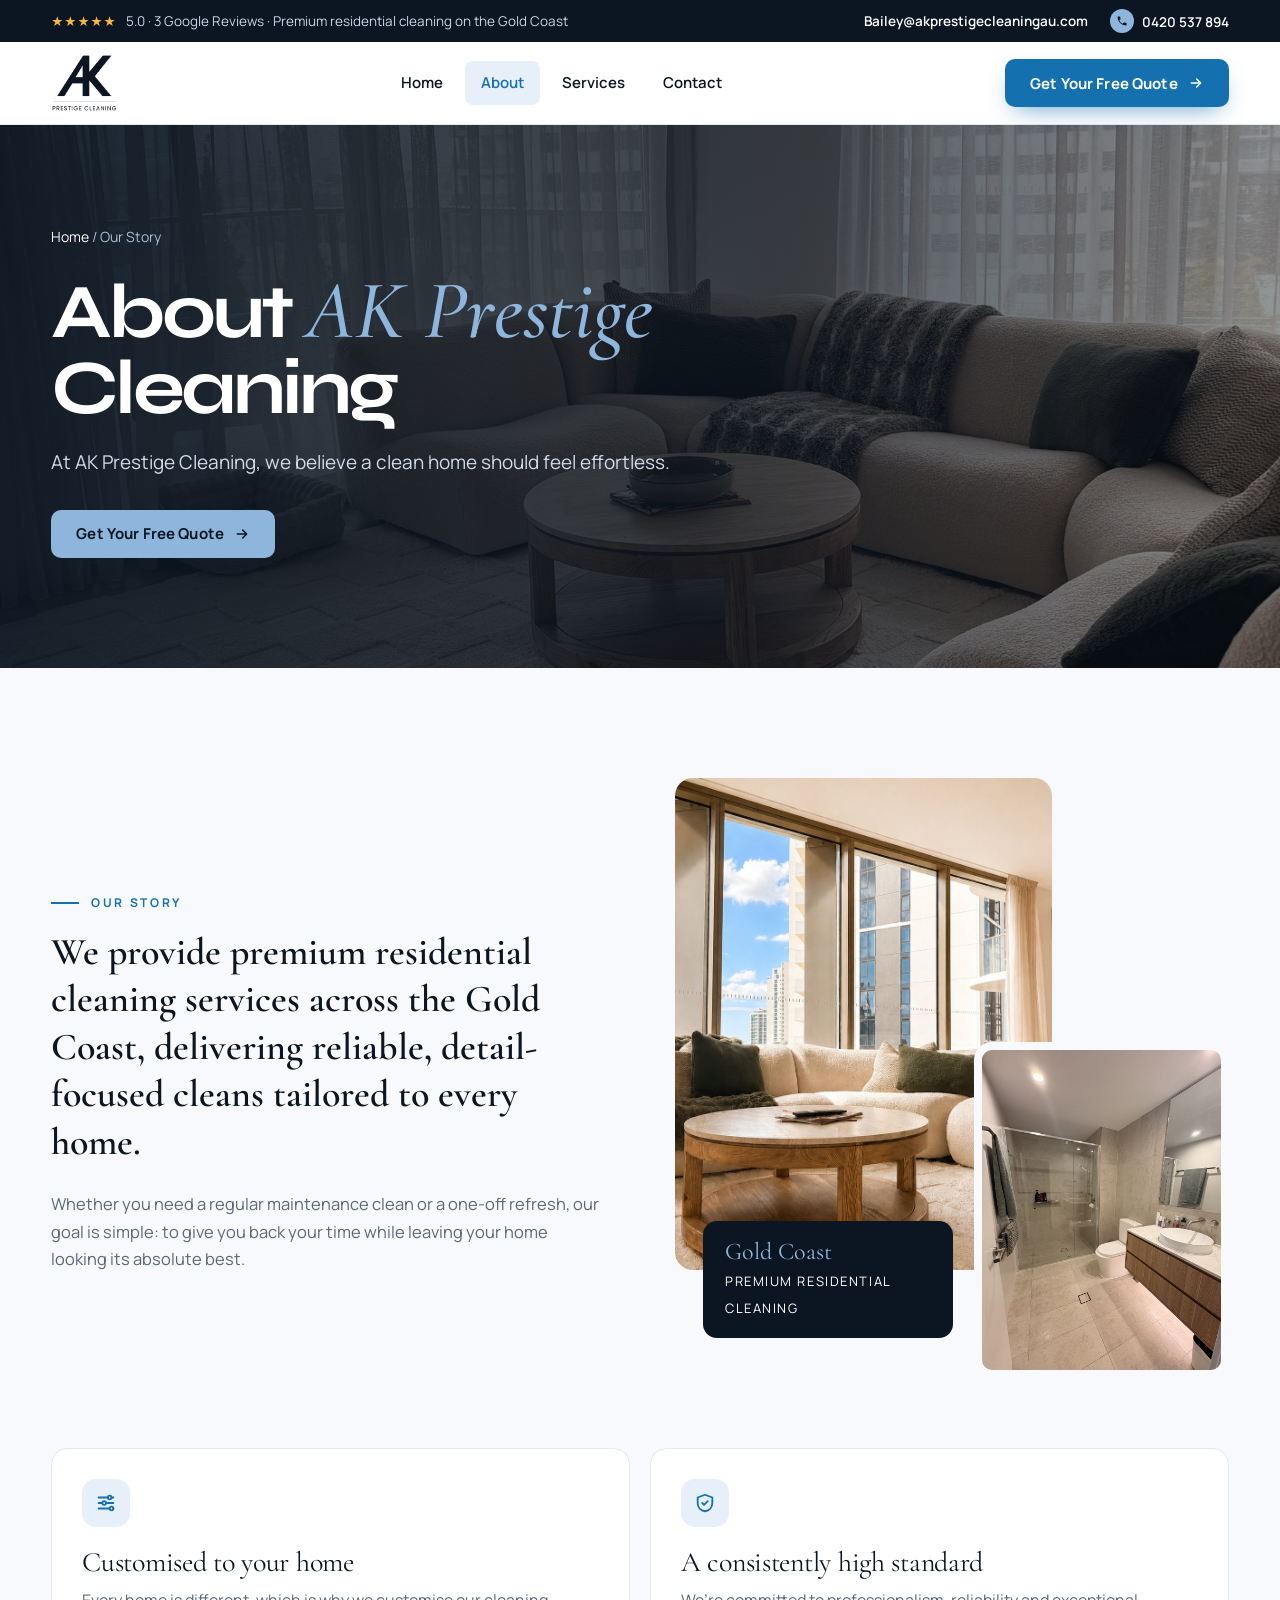
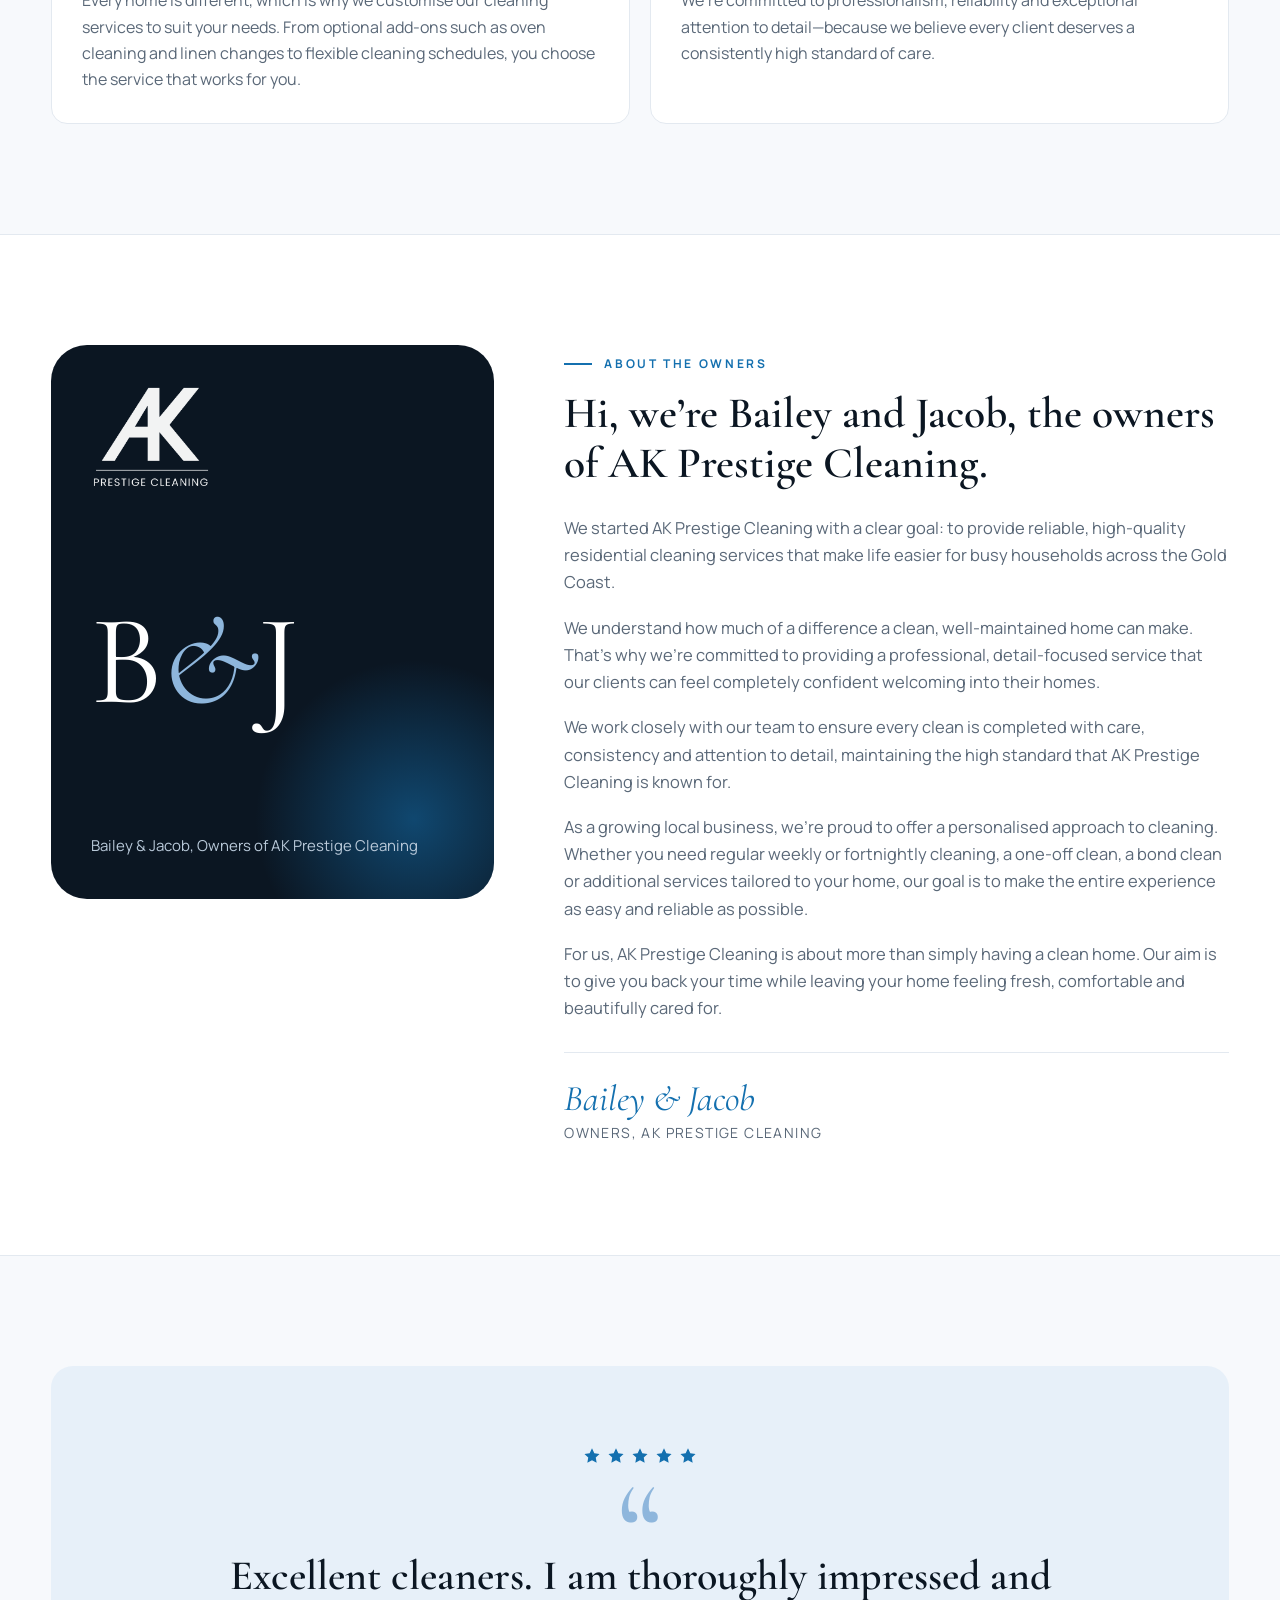
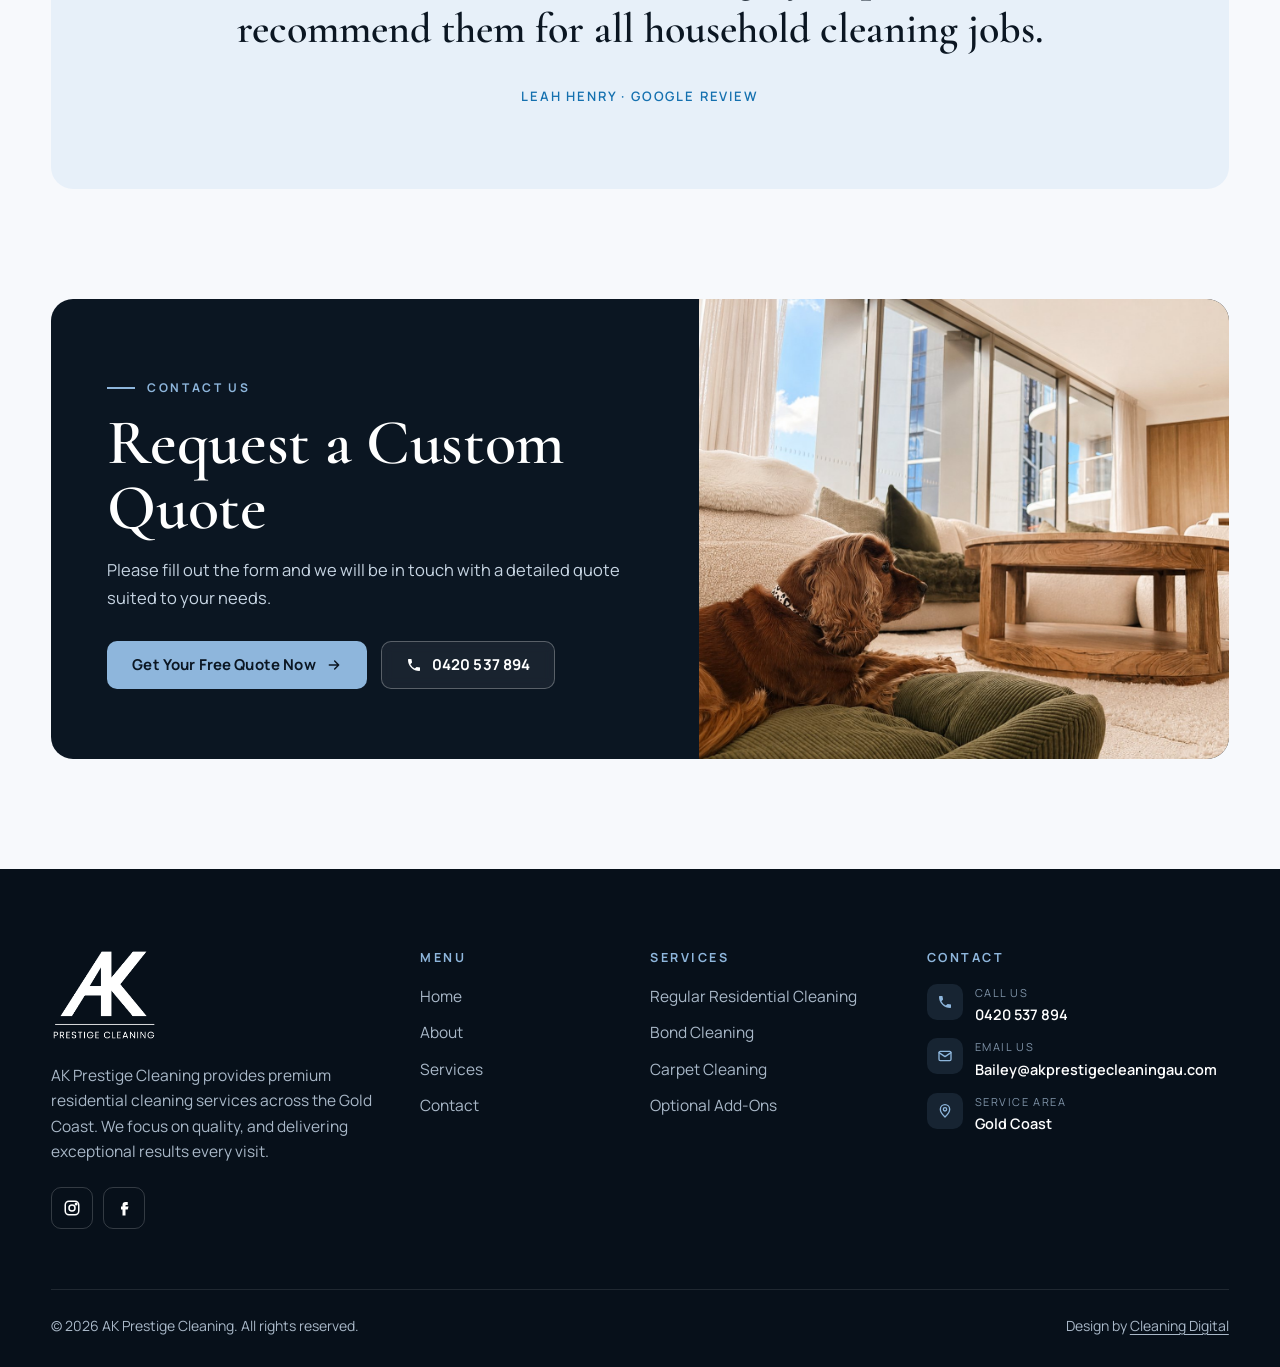
==== commit 7b5c370a: "Add multi-step free quote page, 2-row Google review slider, new type and layout identity Co-Authored" ====
--- a/about.html
+++ b/about.html
@@ -6,7 +6,7 @@
 <link rel="icon" href="images/favicon.png">
 <meta property="og:title" content="Our Story | AK Prestige Cleaning Gold Coast"><meta property="og:description" content="Meet Bailey and Jacob, owners of AK Prestige Cleaning. Reliable, detail-focused residential cleaning tailored to every Gold Coast home."><meta property="og:image" content="images/hero-lounge.jpg">
 <link rel="preconnect" href="https://fonts.googleapis.com"><link rel="preconnect" href="https://fonts.gstatic.com" crossorigin>
-<link href="https://fonts.googleapis.com/css2?family=Bricolage+Grotesque:opsz,wght@12..96,600;12..96,700;12..96,800&family=Newsreader:ital,opsz,wght@0,6..72,400;0,6..72,500;1,6..72,400&family=Outfit:wght@400;500;600;700&display=swap" rel="stylesheet">
+<link href="https://fonts.googleapis.com/css2?family=Cormorant+Garamond:ital,wght@0,500;0,600;1,500;1,600&family=Manrope:wght@400;500;600;700;800&family=Syne:wght@600;700;800&display=swap" rel="stylesheet">
 <link rel="stylesheet" href="assets/css/style.css">
 <script type="application/ld+json">{"@context":"https://schema.org","@type":"HouseCleaningService","name":"AK Prestige Cleaning","url":"https://www.akprestigecleaningau.com/","telephone":"0420537894","email":"Bailey@akprestigecleaningau.com","areaServed":"Gold Coast, QLD","image":"images/hero-lounge.jpg","sameAs":["https://www.instagram.com/ak.prestigecleaning/","https://www.facebook.com/profile.php?id=61590385779360"]}</script>
 </head><body>
@@ -18,18 +18,18 @@
   <a href="index.html" class="brand" aria-label="AK Prestige Cleaning home"><img src="images/logo-dark.png" alt="AK Prestige Cleaning" width="67" height="58"></a>
   <nav class="nav" aria-label="Main"><a href="index.html">Home</a><a href="about.html" class="active">About</a><a href="services.html">Services</a><a href="contact.html">Contact</a></nav>
   <div class="head-cta">
-    <a href="contact.html" class="btn btn-blue">Get Your Free Quote <svg viewBox="0 0 24 24" fill="none" stroke="currentColor" stroke-width="2.2" stroke-linecap="round" stroke-linejoin="round"><path d="M5 12h14M13 6l6 6-6 6"/></svg></a>
+    <a href="quote.html" class="btn btn-blue">Get Your Free Quote <svg viewBox="0 0 24 24" fill="none" stroke="currentColor" stroke-width="2.2" stroke-linecap="round" stroke-linejoin="round"><path d="M5 12h14M13 6l6 6-6 6"/></svg></a>
     <button class="burger" aria-label="Open menu"><span></span><span></span><span></span></button>
   </div>
 </div></header>
 <div class="mnav" aria-label="Mobile menu"><button class="close" aria-label="Close menu">&times;</button><a href="index.html">Home</a><a href="about.html">About</a><a href="services.html">Services</a><a href="contact.html">Contact</a>
-  <a href="contact.html" class="btn btn-sky">Get Your Free Quote <svg viewBox="0 0 24 24" fill="none" stroke="currentColor" stroke-width="2.2" stroke-linecap="round" stroke-linejoin="round"><path d="M5 12h14M13 6l6 6-6 6"/></svg></a></div>
+  <a href="quote.html" class="btn btn-sky">Get Your Free Quote <svg viewBox="0 0 24 24" fill="none" stroke="currentColor" stroke-width="2.2" stroke-linecap="round" stroke-linejoin="round"><path d="M5 12h14M13 6l6 6-6 6"/></svg></a></div>
 
 <section class="phero"><div class="bg" style="background-image:url(images/about-1.jpg)"></div><div class="wrap rv">
   <div class="crumbs"><a href="index.html">Home</a> / Our Story</div>
   <h1>About <span>AK Prestige</span> Cleaning</h1>
   <p>At AK Prestige Cleaning, we believe a clean home should feel effortless.</p>
-  <div class="ctas"><a href="contact.html" class="btn btn-sky">Get Your Free Quote <svg viewBox="0 0 24 24" fill="none" stroke="currentColor" stroke-width="2.2" stroke-linecap="round" stroke-linejoin="round"><path d="M5 12h14M13 6l6 6-6 6"/></svg></a></div>
+  <div class="ctas"><a href="quote.html" class="btn btn-sky">Get Your Free Quote <svg viewBox="0 0 24 24" fill="none" stroke="currentColor" stroke-width="2.2" stroke-linecap="round" stroke-linejoin="round"><path d="M5 12h14M13 6l6 6-6 6"/></svg></a></div>
 </div></section>
 
 <section class="sec about-intro"><div class="wrap">
@@ -67,7 +67,7 @@
   <cite>Leah Henry &middot; Google review</cite></div></div></section>
 <section class="cta-band" style="padding-top:0"><div class="wrap"><div class="cta-box rv">
   <div class="t"><span class="eyebrow on-dark">Contact us</span><h2 class="h-serif">Request a Custom Quote</h2><p>Please fill out the form and we will be in touch with a detailed quote suited to your needs.</p>
-  <div class="ctas"><a href="contact.html" class="btn btn-sky">Get Your Free Quote Now <svg viewBox="0 0 24 24" fill="none" stroke="currentColor" stroke-width="2.2" stroke-linecap="round" stroke-linejoin="round"><path d="M5 12h14M13 6l6 6-6 6"/></svg></a><a href="tel:0420537894" class="btn btn-ghost-dark"><svg viewBox="0 0 24 24" fill="currentColor"><path d="M6.6 10.8a15.1 15.1 0 0 0 6.6 6.6l2.2-2.2a1 1 0 0 1 1-.25 11.4 11.4 0 0 0 3.6.57 1 1 0 0 1 1 1V20a1 1 0 0 1-1 1A17 17 0 0 1 3 4a1 1 0 0 1 1-1h3.5a1 1 0 0 1 1 1c0 1.25.2 2.45.57 3.57a1 1 0 0 1-.25 1z"/></svg> 0420 537 894</a></div></div>
+  <div class="ctas"><a href="quote.html" class="btn btn-sky">Get Your Free Quote Now <svg viewBox="0 0 24 24" fill="none" stroke="currentColor" stroke-width="2.2" stroke-linecap="round" stroke-linejoin="round"><path d="M5 12h14M13 6l6 6-6 6"/></svg></a><a href="tel:0420537894" class="btn btn-ghost-dark"><svg viewBox="0 0 24 24" fill="currentColor"><path d="M6.6 10.8a15.1 15.1 0 0 0 6.6 6.6l2.2-2.2a1 1 0 0 1 1-.25 11.4 11.4 0 0 0 3.6.57 1 1 0 0 1 1 1V20a1 1 0 0 1-1 1A17 17 0 0 1 3 4a1 1 0 0 1 1-1h3.5a1 1 0 0 1 1 1c0 1.25.2 2.45.57 3.57a1 1 0 0 1-.25 1z"/></svg> 0420 537 894</a></div></div>
   <div class="p"><img src="images/result-lounge-dog.jpg" alt="" loading="lazy"></div>
 </div></div></section>
 <footer class="site-footer"><div class="wrap">
--- a/assets/css/style.css
+++ b/assets/css/style.css
@@ -559,3 +559,247 @@
 .mini-rev{padding:18px 20px;border-radius:var(--r-md);background:#fff;border:1px solid var(--line);border-left:4px solid var(--blue)}
 .mini-rev p{font-family:var(--serif);font-size:17px;line-height:1.45;color:var(--ink)}
 .mini-rev cite{display:block;margin-top:10px;font-style:normal;font-size:12.5px;font-weight:700;letter-spacing:.1em;text-transform:uppercase;color:var(--blue)}
+
+/* google review marquee (2 rows) */
+.marq{display:flex;flex-direction:column;gap:20px;overflow:hidden;mask-image:linear-gradient(90deg,transparent,#000 6%,#000 94%,transparent);-webkit-mask-image:linear-gradient(90deg,transparent,#000 6%,#000 94%,transparent)}
+.mrow{overflow:hidden}
+.mtrack{display:flex;gap:20px;width:max-content;animation:marq 60s linear infinite}
+.mrow.rev .mtrack{animation-direction:reverse;animation-duration:70s}
+.marq:hover .mtrack{animation-play-state:paused}
+@keyframes marq{to{transform:translateX(-50%)}}
+.marq .rcard{width:390px;flex:none;margin:0!important;border-top-color:var(--sky)}
+.marq .mrow.rev .rcard{border-top-color:var(--blue)}
+.marq .rcard p{font-size:18px;flex:1}
+.marq-cta{text-align:center;margin-top:34px}
+.marq-cta .btn svg{width:18px;height:18px}
+@media (max-width:820px){.marq .rcard{width:300px}}
+@media (prefers-reduced-motion:reduce){.mtrack{animation:none}}
+
+/* free quote wizard */
+.qhero{background:radial-gradient(90% 120% at 0% 0%,#1d3b5a 0%,var(--ink) 55%);color:#fff;padding:70px 0 120px}
+.qhero .wrap{display:grid;grid-template-columns:1.1fr .9fr;gap:56px;align-items:center}
+.qhero h1{font-family:var(--display);font-weight:800;text-transform:uppercase;font-size:clamp(46px,6.4vw,86px);line-height:.92;letter-spacing:-.035em;color:#fff}
+.qhero h1 span{display:block;color:var(--sky)}
+.qhero p{color:#cbd8e5;font-size:19px;margin:20px 0 28px;max-width:520px}
+.qfeat{display:grid;grid-template-columns:1fr 1fr;gap:14px 24px}
+.qfeat li{display:flex;gap:12px;align-items:center;font-weight:500;color:#fff;font-size:15.5px}
+.qfeat span{flex:none;width:38px;height:38px;border-radius:50%;border:1.5px solid rgba(142,182,220,.6);color:var(--sky);display:grid;place-items:center}
+.qfeat svg{width:17px;height:17px}
+.qhero-img{position:relative;border-radius:26px;overflow:hidden;border:4px solid var(--sky);aspect-ratio:4/3;box-shadow:0 30px 60px -25px rgba(0,0,0,.7)}
+.qhero-img img{width:100%;height:100%;object-fit:cover}
+.qhero-img .glass{position:absolute;left:16px;bottom:16px;background:rgba(11,22,34,.55)}
+.steps{display:grid;grid-template-columns:repeat(4,1fr);gap:6px;list-style:none;background:#fff;border-radius:999px;padding:8px;margin-top:-38px;position:relative;z-index:5;box-shadow:0 20px 40px -20px rgba(11,22,34,.45);border:2px solid var(--ink)}
+.steps li{display:flex;align-items:center;justify-content:center;gap:10px;padding:14px 10px;border-radius:999px;font-weight:600;color:var(--muted);font-size:15.5px;transition:.3s}
+.steps li span{width:30px;height:30px;border-radius:50%;background:var(--mist);color:var(--blue);display:grid;place-items:center;font-size:14px;font-weight:700}
+.steps li.on{background:var(--ink);color:#fff}
+.steps li.on span{background:var(--sky);color:var(--ink)}
+.steps li.done span{background:var(--blue);color:#fff}
+.qbuild{padding:56px 0 110px}
+.qlayout{display:grid;grid-template-columns:1fr 360px;gap:30px;align-items:start}
+.wstep{display:none}.wstep.on{display:block;animation:fadein .4s}
+@keyframes fadein{from{opacity:0;transform:translateY(10px)}to{opacity:1;transform:none}}
+.wstep h2{font-family:var(--sans);font-weight:700;font-size:30px;color:var(--ink)}
+.wlead{color:var(--muted);margin:8px 0 26px}
+.qbox{background:#fff;border:2px solid var(--ink);border-radius:22px;overflow:hidden;margin-bottom:22px;box-shadow:0 6px 0 var(--ink)}
+.qbox.pad{padding:28px}
+.qc-h{display:flex;align-items:center;gap:14px;background:var(--ink);padding:16px 20px}
+.qc-ic{width:42px;height:42px;border-radius:50%;background:var(--sky);color:var(--ink);display:grid;place-items:center;flex:none}
+.qc-ic svg{width:20px;height:20px}
+.qc-h h3{font-family:var(--display);font-weight:800;text-transform:uppercase;color:#fff;font-size:24px;letter-spacing:-.01em}
+.qrow{display:flex;justify-content:space-between;align-items:center;gap:20px;padding:18px 20px;border-top:1px solid var(--line)}
+.qc-h+.qrow{border-top:0}
+.qrow.sub-row{background:var(--paper)}
+.qr-l b{display:block;font-weight:700;color:var(--ink);text-transform:uppercase;font-size:15.5px;letter-spacing:.01em}
+.qr-l small{display:block;color:var(--muted);font-size:13.5px}
+.qp{display:block;margin-top:4px;font-weight:700;color:var(--blue);font-size:17px}
+.qp em{font-style:normal;font-weight:500;font-size:12px;color:var(--muted);margin-right:4px}
+.qty{display:flex;align-items:center;gap:12px}
+.qty button{width:40px;height:40px;border-radius:50%;border:1.5px solid var(--line);background:#fff;font-size:20px;cursor:pointer;color:var(--muted);transition:.2s}
+.qty .q-p{background:var(--sky);border-color:var(--ink);color:var(--ink);font-weight:700}
+.qty .q-p:hover{background:var(--blue);color:#fff}
+.qty output{min-width:18px;text-align:center;font-weight:700;font-size:18px;color:var(--ink)}
+.pick,.tog{border:1.5px solid var(--ink);background:#fff;border-radius:999px;padding:11px 22px;font:600 14.5px var(--sans);cursor:pointer;color:var(--ink);transition:.2s;white-space:nowrap}
+.pick:hover,.tog:hover{background:var(--mist)}
+.pick.sel,.tog.sel{background:var(--blue);border-color:var(--blue);color:#fff}
+.pick.sel::before,.tog.sel::before{content:"✓ "}
+.qnote{padding:14px 20px;background:var(--mist);font-weight:600;color:var(--ink);font-size:14.5px}
+.chips{display:flex;flex-wrap:wrap;gap:10px;padding:20px}
+.qbox.pad .chips{padding:0}
+.chips label{cursor:pointer;margin:0}
+.chips input{position:absolute;opacity:0}
+.chips span{display:inline-block;padding:10px 18px;border-radius:999px;border:1.5px solid var(--line);font-weight:500;font-size:14.5px;color:var(--ink);background:#fff;transition:.2s}
+.chips input:checked+span{background:var(--ink);border-color:var(--ink);color:#fff}
+.chips input:focus-visible+span{outline:2px solid var(--blue)}
+.custom-q{display:flex;justify-content:space-between;align-items:center;gap:20px;padding:22px 24px;border:2px solid var(--ink);border-radius:22px;background:#fff;box-shadow:0 6px 0 var(--ink);margin-bottom:26px;flex-wrap:wrap}
+.custom-q b{font-size:18px;color:var(--ink)}
+.custom-q p{color:var(--muted);font-size:15px}
+.wnav{display:flex;justify-content:space-between;gap:14px;margin-top:10px}
+.field.err input,.field.err select{border-color:#d14343;background:#fff5f5}
+.qside{position:sticky;top:110px;display:flex;flex-direction:column;gap:18px}
+.sumcard,.trustcard{border:2px solid var(--ink);border-radius:22px;background:#fff;overflow:hidden;box-shadow:0 6px 0 var(--ink)}
+.sum-h{display:flex;gap:10px;align-items:center;background:var(--ink);color:#fff;padding:16px 20px;font-size:17px}
+.sum-h svg{width:20px;height:20px;color:var(--sky)}
+.sum-b{padding:20px}
+#sumEmpty{text-align:center;padding:6px 0 14px}
+#sumEmpty b{color:var(--ink)}
+#sumEmpty p{color:var(--muted);font-size:15px}
+#sumList li{display:flex;justify-content:space-between;gap:10px;padding:9px 0;border-bottom:1px dashed var(--line);font-size:14.5px;color:var(--ink)}
+#sumList li span:last-child{font-weight:700;color:var(--blue);white-space:nowrap}
+.sum-tot{display:flex;justify-content:space-between;align-items:center;padding:14px 0 6px}
+.sum-tot span{font-weight:600;color:var(--muted);font-size:14px}
+.sum-tot b{font-family:var(--serif);font-weight:400;font-size:38px;color:var(--ink)}
+.sum-note{margin-top:12px;background:var(--mist);border-radius:12px;padding:12px 14px;font-size:13px;color:var(--ink);line-height:1.5}
+.trustcard{padding:6px 20px}
+.trustcard>div{display:flex;gap:12px;align-items:center;padding:14px 0;border-bottom:2px dashed var(--line)}
+.trustcard>div:last-child{border:0}
+.trustcard span{flex:none;width:40px;height:40px;border-radius:50%;background:var(--mist);color:var(--blue);display:grid;place-items:center}
+.trustcard span svg{width:18px;height:18px}
+.trustcard b{display:block;color:var(--ink);font-size:15px;text-transform:uppercase}
+.trustcard small{color:var(--muted);font-size:13px}
+.helpcard{background:var(--ink);border-radius:22px;padding:24px;color:#c7d5e3}
+.helpcard h3{font-family:var(--display);font-weight:800;text-transform:uppercase;color:#fff;font-size:26px}
+.helpcard p{margin:8px 0 16px;font-size:15px}
+.helpcard img{margin-top:18px;border-radius:14px;aspect-ratio:4/3;object-fit:cover;width:100%}
+.review-list{display:grid;gap:10px}
+.review-list div{display:flex;justify-content:space-between;gap:20px;padding:10px 0;border-bottom:1px solid var(--line);font-size:15px}
+.review-list div span:first-child{color:var(--muted)}
+.review-list div span:last-child{font-weight:600;color:var(--ink);text-align:right}
+@media (max-width:1100px){
+  .qhero .wrap,.qlayout{grid-template-columns:1fr}
+  .qside{position:static}
+}
+@media (max-width:820px){
+  .qfeat{grid-template-columns:1fr}
+  .steps{border-radius:20px;grid-template-columns:repeat(4,1fr)}
+  .steps li{flex-direction:column;gap:4px;font-size:11.5px;padding:10px 4px;border-radius:14px;text-align:center}
+  .qrow{flex-wrap:wrap}
+}
+
+/* ================= v2 identity: AK Prestige (overrides) ================= */
+:root{--serif:"Cormorant Garamond",Georgia,serif;--display:"Syne","Manrope",sans-serif;--sans:"Manrope",system-ui,sans-serif;--r-lg:18px;--r-md:14px;--r-sm:10px}
+body{font-size:16.5px}
+.btn{border-radius:10px;padding:15px 24px;font-weight:700;letter-spacing:.01em}
+.eyebrow{display:inline-flex;align-items:center;gap:12px;font-family:var(--sans);font-weight:700;letter-spacing:.22em;font-size:12px}
+.eyebrow::before{content:"";width:28px;height:2px;background:currentColor}
+h2.h-serif{font-family:var(--serif);font-weight:600;font-size:clamp(38px,5vw,64px);letter-spacing:-.005em;line-height:1.02}
+em.accent{font-weight:500}
+h2.h-display,.ba-title{font-family:var(--display);font-weight:800;letter-spacing:-.03em}
+.nav a{border-radius:8px;font-weight:600;font-size:15px}
+.site-header .wrap{height:82px}
+/* hero v2 */
+.hero2{position:relative;background:var(--paper);overflow:hidden;border-bottom:1px solid var(--line)}
+.h2-img{position:absolute;top:0;right:0;bottom:0;width:47%;clip-path:polygon(16% 0,100% 0,100% 100%,0 100%)}
+.h2-img img{width:100%;height:100%;object-fit:cover}
+.h2-img::after{content:"";position:absolute;inset:0;background:linear-gradient(180deg,rgba(11,22,34,.15),rgba(11,22,34,.45))}
+.h2-g{position:absolute;right:28px;top:28px;z-index:2}
+.h2-g .glass{background:rgba(11,22,34,.45)}
+.h2-grid{position:relative;display:grid;grid-template-columns:1.05fr .8fr;gap:70px;align-items:center;padding:80px 0 90px}
+.h2-copy h1{font-family:var(--display);font-weight:800;color:var(--ink);font-size:clamp(46px,6vw,84px);line-height:.95;letter-spacing:-.045em;margin:22px 0 24px}
+.h2-copy h1 em{display:block;font-family:var(--serif);font-style:italic;font-weight:500;color:var(--blue);letter-spacing:-.01em;font-size:1.08em;line-height:1}
+.h2-copy p{color:var(--muted);font-size:18.5px;max-width:520px}
+.h2-copy .ctas{display:flex;gap:22px;align-items:center;flex-wrap:wrap;margin-top:32px}
+.call-line{display:flex;gap:12px;align-items:center}
+.call-line .ic{width:46px;height:46px;border-radius:10px;border:1.5px solid var(--ink);display:grid;place-items:center;color:var(--ink)}
+.call-line .ic svg{width:18px;height:18px}
+.call-line small{display:block;font-size:11.5px;letter-spacing:.14em;text-transform:uppercase;color:var(--muted);font-weight:700}
+.call-line b{font-size:18px;color:var(--ink)}
+.h2-proof{display:flex;gap:10px;align-items:center;margin-top:34px;padding-top:24px;border-top:1px solid var(--line);color:var(--muted);font-size:15px;max-width:520px}
+.h2-proof b{color:var(--ink)}
+.h2-seal{position:absolute;left:calc(58% - 59px);bottom:46px}
+.hero2 .qcard{border-radius:18px;border-top:0;box-shadow:0 40px 80px -30px rgba(11,22,34,.55);position:relative}
+.hero2 .qcard::before{content:"";position:absolute;left:24px;right:24px;top:-6px;height:6px;border-radius:6px 6px 0 0;background:linear-gradient(90deg,var(--blue),var(--sky))}
+.qcard h3{font-family:var(--serif);font-weight:600;font-size:32px}
+/* service tabs */
+.tabs-head{display:grid;grid-template-columns:1.2fr .8fr;gap:50px;align-items:end;margin-bottom:36px}
+.tabs-head h2{margin-top:14px}
+.stabs{display:inline-flex;gap:6px;padding:6px;background:#fff;border:1px solid var(--line);border-radius:14px;margin-bottom:24px}
+.stabs button{display:flex;gap:10px;align-items:center;border:0;background:transparent;padding:14px 22px;border-radius:10px;font:700 15.5px var(--sans);color:var(--muted);cursor:pointer;transition:.25s}
+.stabs button svg{width:19px;height:19px}
+.stabs button.on{background:var(--ink);color:#fff}
+.stabs button.on svg{color:var(--sky)}
+.tpanel{display:none;grid-template-columns:.85fr 1.15fr;background:#fff;border:1px solid var(--line);border-radius:20px;overflow:hidden}
+.tpanel.on{display:grid;animation:fadein .45s}
+.tp-img{position:relative;min-height:520px}
+.tp-img img{position:absolute;inset:0;width:100%;height:100%;object-fit:cover}
+.tp-tag{position:absolute;left:20px;bottom:20px;background:var(--blue);color:#fff;font-family:var(--serif);font-weight:600;font-size:28px;padding:8px 18px;border-radius:10px}
+.tp-body{padding:44px 46px}
+.tp-body h3{font-family:var(--display);font-weight:800;font-size:34px;letter-spacing:-.03em;color:var(--ink);margin-bottom:10px}
+.tp-body>p{color:var(--muted)}
+.tp-body .checks{border-top:1px solid var(--line)}
+.tp-body .note{font-size:14.5px;padding:14px 16px;border-radius:10px;background:var(--mist);color:var(--ink);margin-bottom:24px;border-left:3px solid var(--blue)}
+.tp-body .acts{display:flex;gap:18px;align-items:center;flex-wrap:wrap}
+/* why v2 */
+.why2{padding:20px 0 110px}
+.why2-top{display:grid;grid-template-columns:1.1fr .9fr;gap:60px;align-items:end;padding-top:70px;border-top:1px solid var(--line);margin-bottom:50px}
+.why2-top h2{font-size:clamp(36px,4.6vw,60px);color:var(--ink);line-height:1}
+.why2-top h2 em{display:block;font-family:var(--serif);font-style:italic;font-weight:500;color:var(--blue);letter-spacing:0}
+.why2-top p{color:var(--muted)}
+.why2-row{display:grid;grid-template-columns:repeat(4,1fr);border-top:2px solid var(--ink)}
+.w2{padding:30px 26px 34px;border-right:1px solid var(--line);position:relative;transition:background .3s}
+.w2:last-child{border-right:0}
+.w2:hover{background:#fff}
+.w2 .n{display:block;font-family:var(--display);font-weight:800;font-size:64px;line-height:1;color:transparent;-webkit-text-stroke:1.5px var(--sky);margin-bottom:22px}
+.w2 .ic{position:absolute;right:24px;top:34px;width:42px;height:42px;border-radius:10px;background:var(--mist);color:var(--blue);display:grid;place-items:center}
+.w2 .ic svg{width:20px;height:20px}
+.w2 h3{font-family:var(--sans);font-weight:700;font-size:20px;color:var(--ink);line-height:1.3}
+/* other Maid-Green-isms softened */
+.pill{border-radius:8px}
+.scard,.ptable,.rcard,.room,.tier,.addon,.vcard,.bacard,.acc,.ibox,.cform,.qwrap,.cta-box,.quote-box{border-radius:16px}
+.bacard{border-radius:16px}
+.bapair figcaption{border-radius:0 0 6px 6px}
+.cta-box,.quote-box{border-radius:22px}
+.panel-dark{border-radius:22px}
+.phero h1,.qhero h1{font-family:var(--display);letter-spacing:-.045em}
+.phero h1 span,.qhero h1 span{font-family:var(--serif);font-style:italic;font-weight:500;text-transform:none;letter-spacing:0;font-size:1.08em}
+.qhero h1{text-transform:none}
+.qhero h1 span{display:block}
+.rcard p,.marq .rcard p{font-family:var(--serif);font-weight:500;font-size:21px}
+.qhead h2,.carpet h3,.cta-box h2,.quote-box blockquote,.letter .hi,.about-intro .big{font-family:var(--serif);font-weight:600}
+.site-footer h4{letter-spacing:.2em}
+.socials a{border-radius:10px}
+/* quote builder: own look (not junk-man) */
+.qbox,.sumcard,.trustcard,.custom-q{border:1px solid var(--line);border-radius:16px;box-shadow:0 14px 34px -24px rgba(11,22,34,.35)}
+.qc-h{background:linear-gradient(90deg,var(--ink),#163552)}
+.qc-ic{border-radius:10px}
+.qc-h h3{font-family:var(--display);font-size:20px;letter-spacing:-.01em;text-transform:none}
+.qr-l b{text-transform:none;font-size:16px}
+.qty button{border-radius:10px}
+.pick,.tog{border-radius:10px}
+.steps{border:1px solid var(--line);border-radius:16px}
+.steps li{border-radius:12px}
+.sum-h{background:linear-gradient(90deg,var(--ink),#163552)}
+.trustcard b{text-transform:none}
+.helpcard{border-radius:16px}
+.helpcard h3{text-transform:none;font-size:24px}
+.qhero-img{border-radius:18px;border:0}
+.chips span{border-radius:10px}
+@media (max-width:1100px){
+  .h2-img{position:relative;width:100%;height:340px;clip-path:none}
+  .hero2{display:flex;flex-direction:column}
+  .h2-grid{grid-template-columns:1fr;gap:40px;padding:50px 0 70px}
+  .h2-seal{display:none}
+  .tabs-head,.why2-top{grid-template-columns:1fr;gap:20px}
+  .tpanel.on{grid-template-columns:1fr}.tp-img{min-height:300px}
+  .why2-row{grid-template-columns:1fr 1fr}
+  .w2:nth-child(2){border-right:0}
+  .w2:nth-child(-n+2){border-bottom:1px solid var(--line)}
+}
+@media (max-width:820px){
+  .tp-body{padding:28px 22px}
+  .stabs{display:flex}.stabs button{flex:1;justify-content:center;padding:12px 10px;font-size:14px}
+  .why2-row{grid-template-columns:1fr}
+  .w2{border-right:0;border-bottom:1px solid var(--line)}
+}
+/* v2 tuning */
+.h2-copy h1{font-weight:700;letter-spacing:-.05em;font-size:clamp(44px,5.4vw,76px)}
+h2.h-display,.why2-top h2{font-weight:700;letter-spacing:-.045em}
+.ba-title{text-transform:none;font-weight:700;letter-spacing:-.045em;font-size:clamp(38px,4.8vw,64px)}
+.bainfo h3{text-transform:none;font-weight:700;letter-spacing:-.03em;font-size:23px}
+.tp-body h3{font-weight:700;letter-spacing:-.045em}
+.w2 .n{font-weight:700;font-size:56px}
+.prow .v,.tier .amt,.addon .v,.btier .amt,.tp-tag,.sum-tot b,.glass b,.gsum b,.gbox b,.carpet .min b,.tier-extra b,.qp,.price-photo{font-variant-numeric:lining-nums;font-feature-settings:"lnum" 1}
+.prow .v,.tier .amt,.addon .v,.btier .amt{font-weight:600}
+.h2-g{top:auto;bottom:28px;right:28px}
+.h2-seal{left:calc(50% - 30px);bottom:34px}
+.phero h1,.qhero h1{font-weight:700;letter-spacing:-.05em}
+.qc-h h3,.helpcard h3,.h-display{font-weight:700;letter-spacing:-.035em}
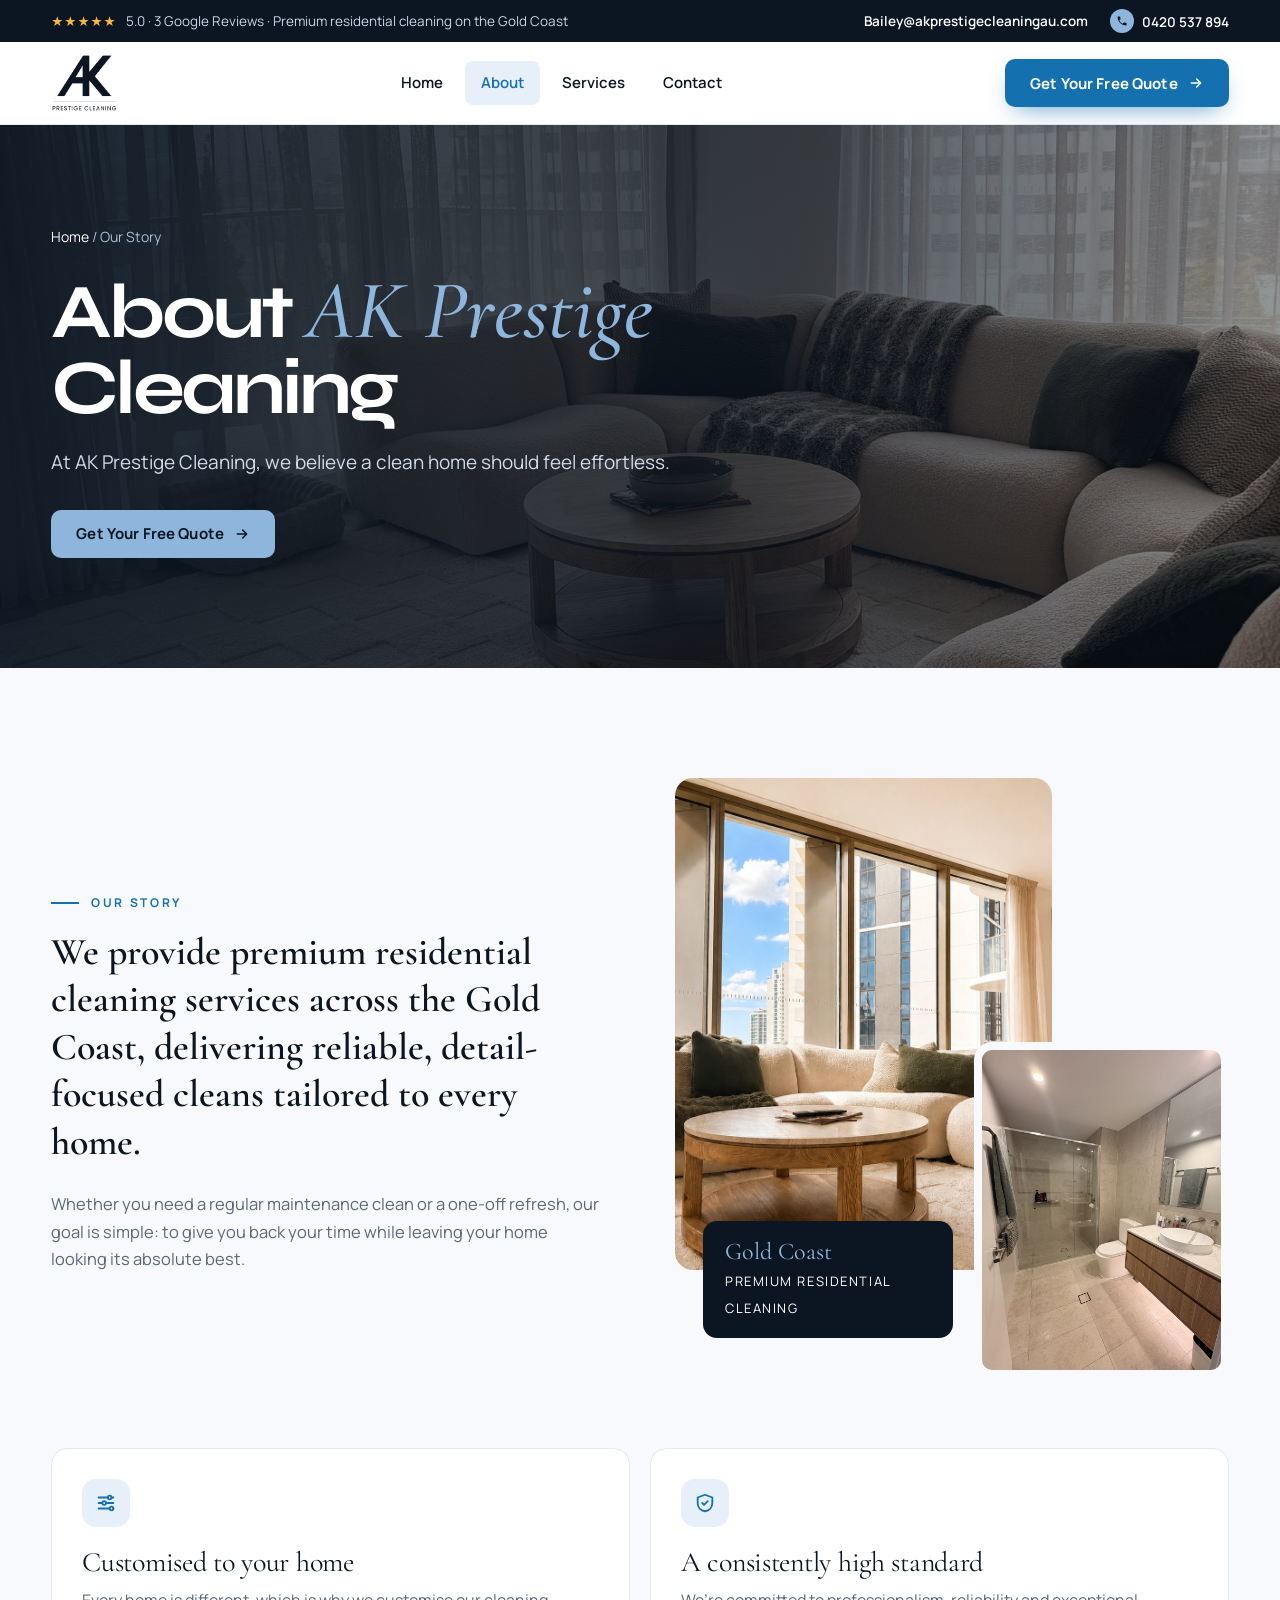
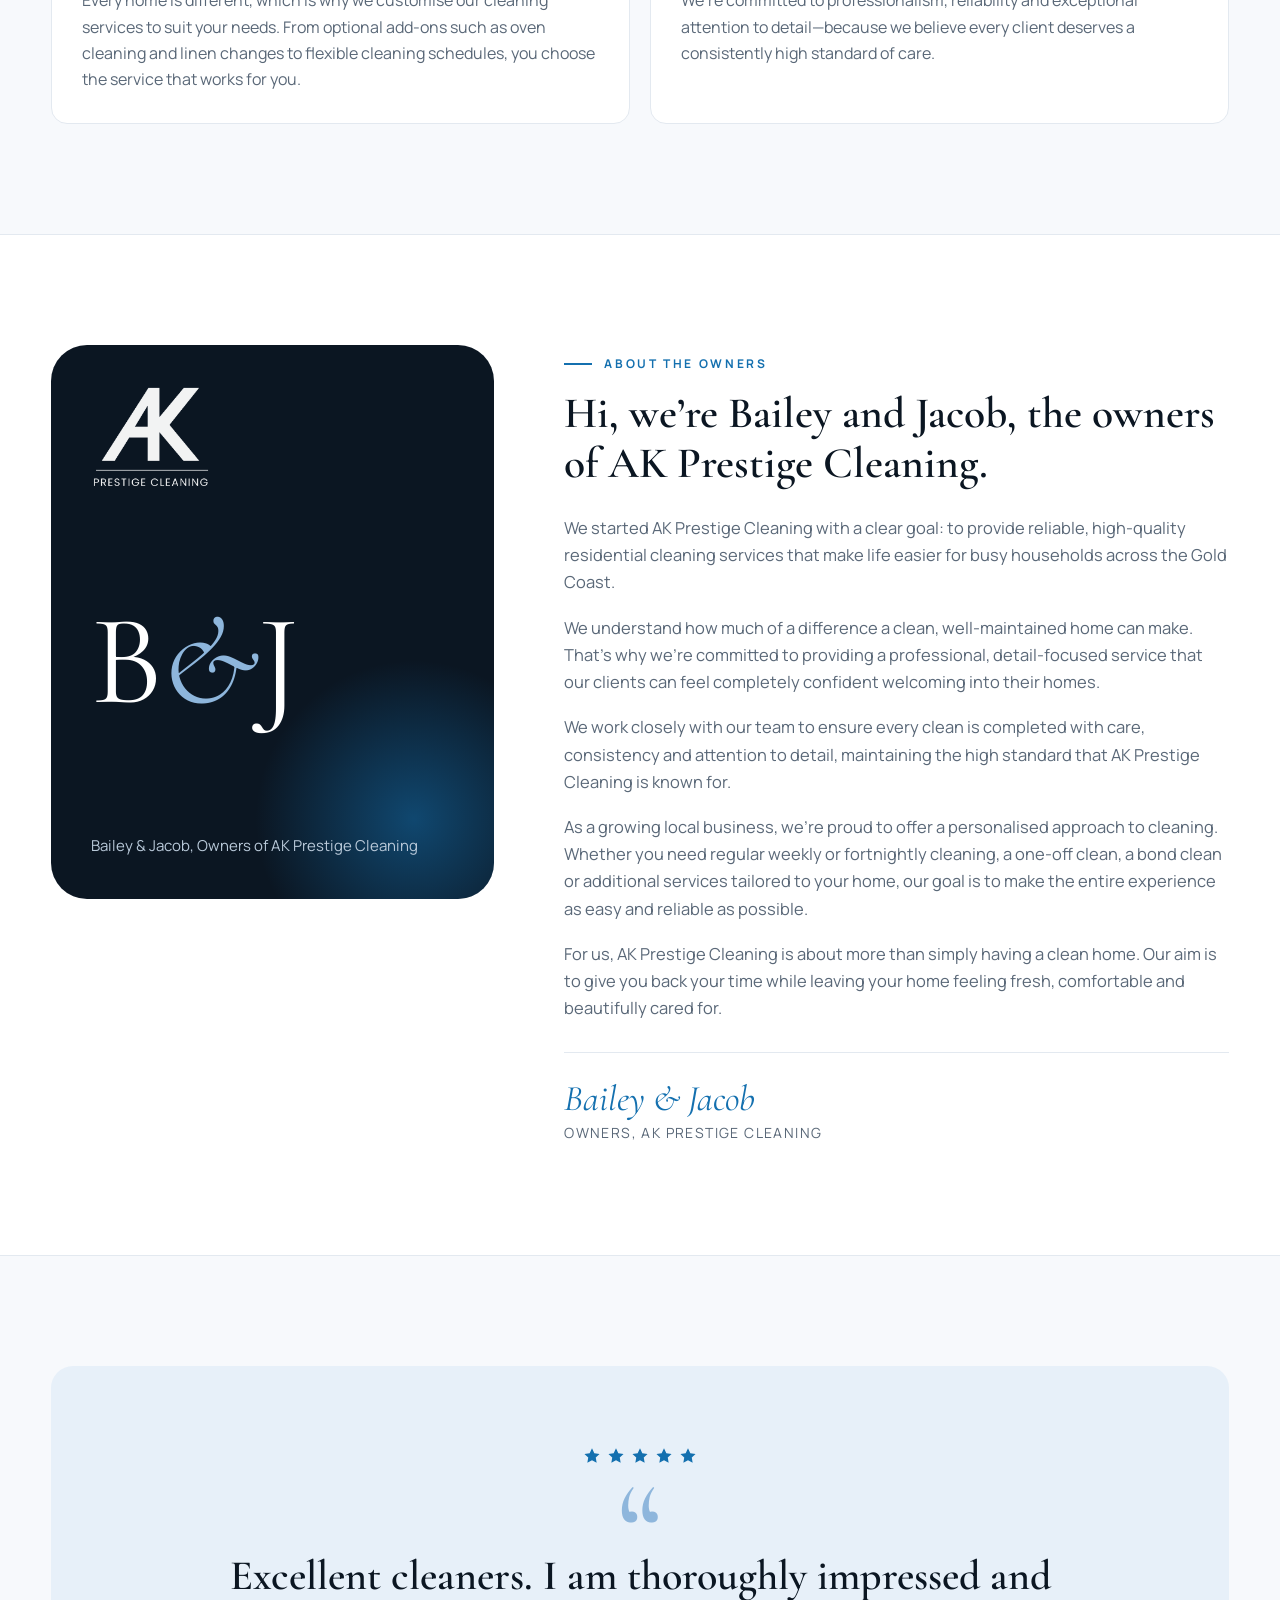
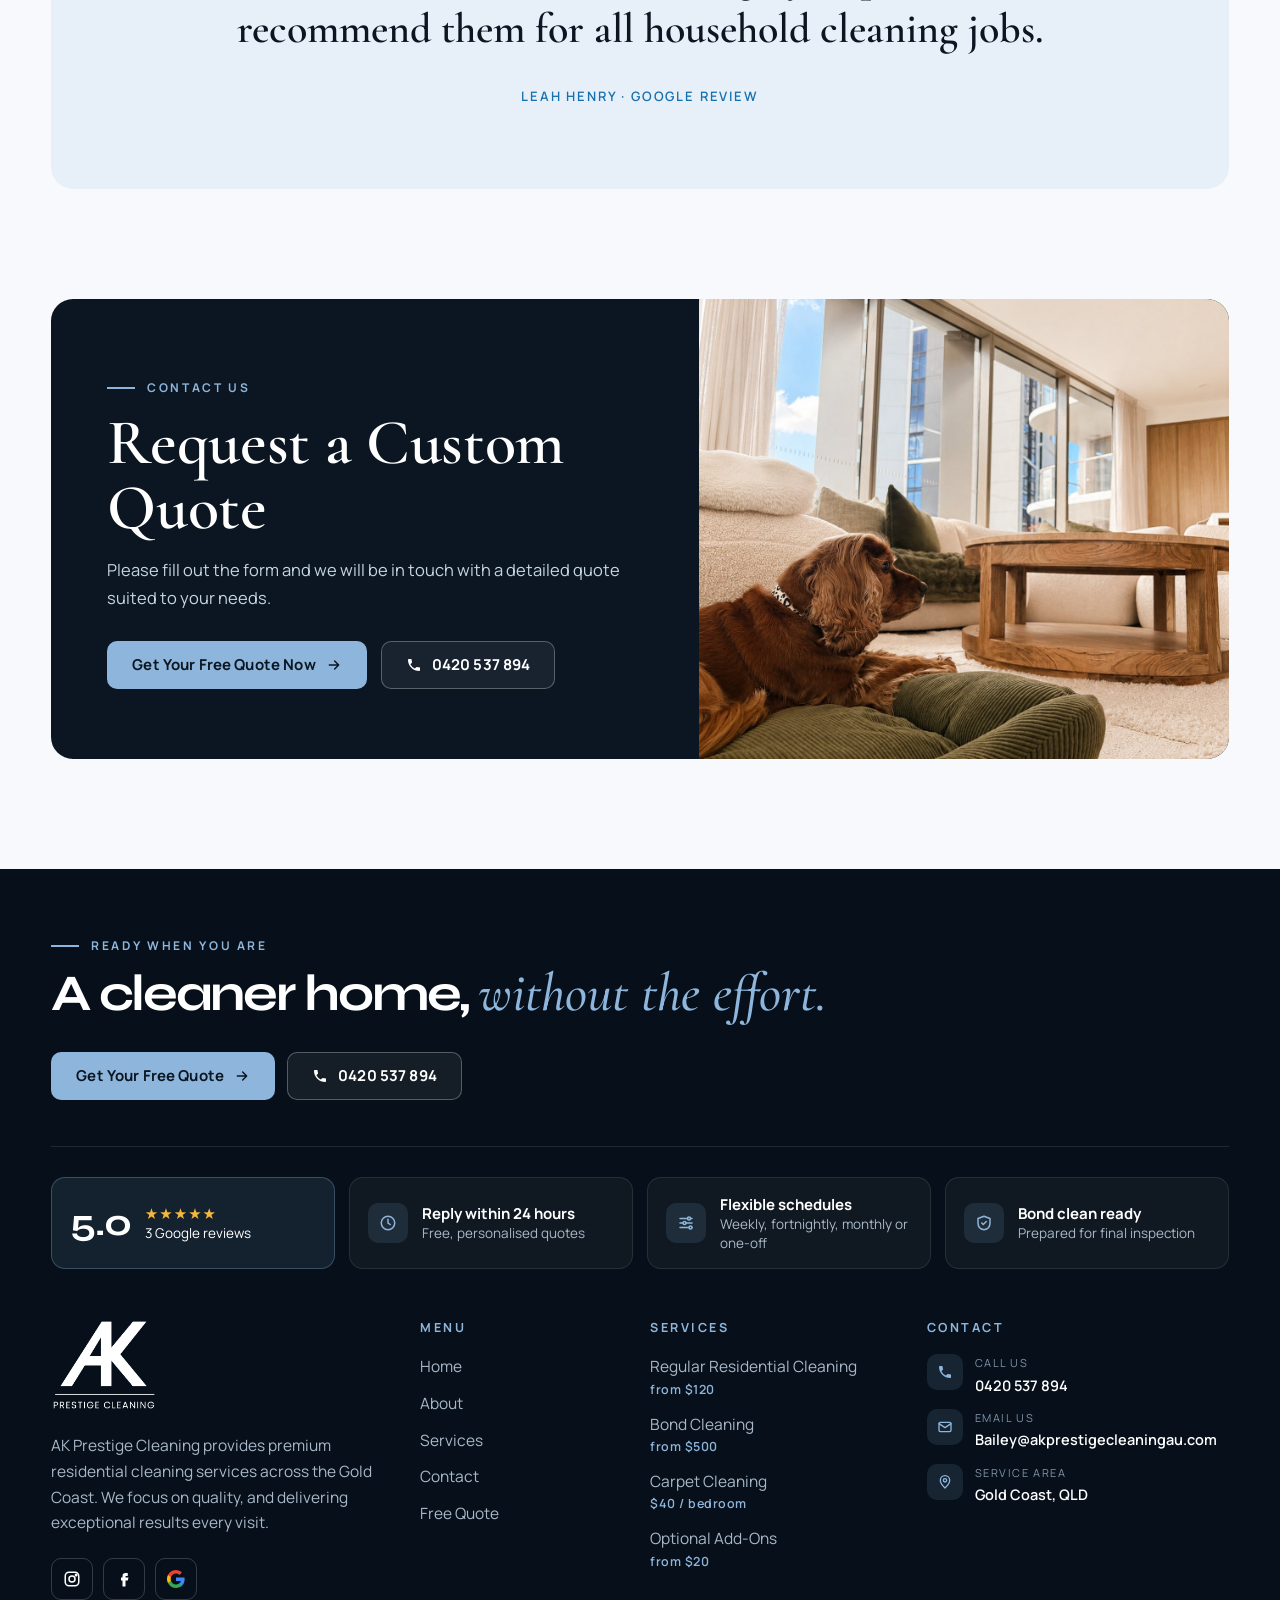
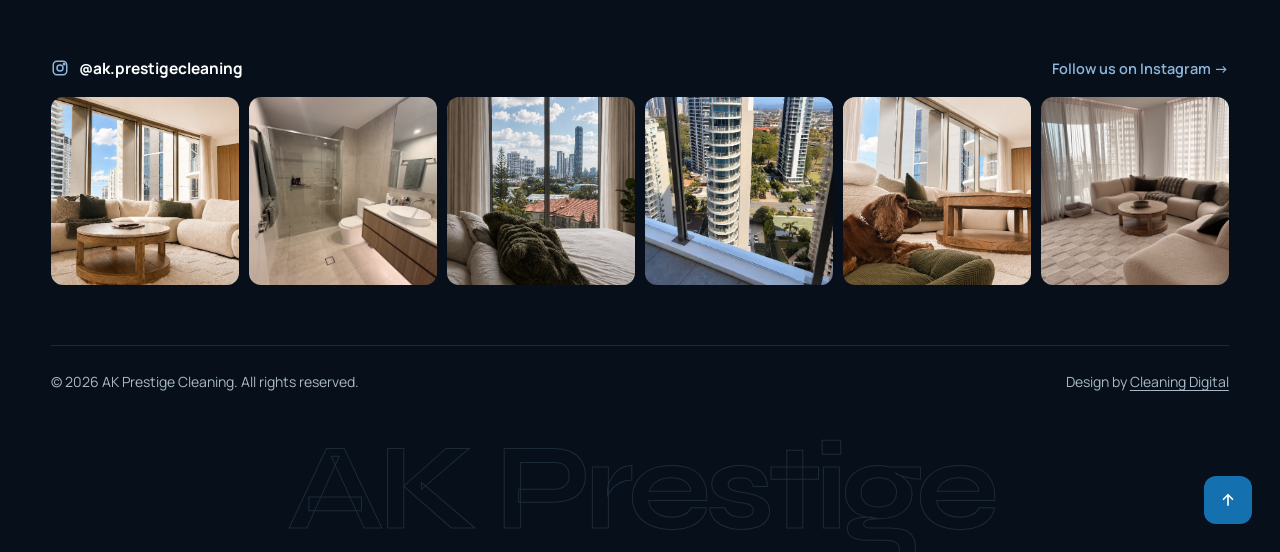
==== commit 76373d30: "New pricing layout with regular/bond toggle, busier footer, 3-up before/after with placeholder cards" ====
--- a/about.html
+++ b/about.html
@@ -70,26 +70,41 @@
   <div class="ctas"><a href="quote.html" class="btn btn-sky">Get Your Free Quote Now <svg viewBox="0 0 24 24" fill="none" stroke="currentColor" stroke-width="2.2" stroke-linecap="round" stroke-linejoin="round"><path d="M5 12h14M13 6l6 6-6 6"/></svg></a><a href="tel:0420537894" class="btn btn-ghost-dark"><svg viewBox="0 0 24 24" fill="currentColor"><path d="M6.6 10.8a15.1 15.1 0 0 0 6.6 6.6l2.2-2.2a1 1 0 0 1 1-.25 11.4 11.4 0 0 0 3.6.57 1 1 0 0 1 1 1V20a1 1 0 0 1-1 1A17 17 0 0 1 3 4a1 1 0 0 1 1-1h3.5a1 1 0 0 1 1 1c0 1.25.2 2.45.57 3.57a1 1 0 0 1-.25 1z"/></svg> 0420 537 894</a></div></div>
   <div class="p"><img src="images/result-lounge-dog.jpg" alt="" loading="lazy"></div>
 </div></div></section>
-<footer class="site-footer"><div class="wrap">
-  <div class="fgrid4">
-    <div>
-      <img class="flogo" src="images/logo-white.png" alt="AK Prestige Cleaning" width="106" height="92">
-      <p>AK Prestige Cleaning provides premium residential cleaning services across the Gold Coast. We focus on quality, and delivering exceptional results every visit.</p>
-      <div class="socials" style="margin-top:22px"><a href="https://www.instagram.com/ak.prestigecleaning/" target="_blank" rel="noopener" aria-label="Instagram"><svg viewBox="0 0 24 24" fill="none" stroke="currentColor" stroke-width="2"><rect x="3" y="3" width="18" height="18" rx="5"/><circle cx="12" cy="12" r="4"/><circle cx="17.5" cy="6.5" r="1" fill="currentColor"/></svg></a><a href="https://www.facebook.com/profile.php?id=61590385779360" target="_blank" rel="noopener" aria-label="Facebook"><svg viewBox="0 0 24 24" fill="currentColor"><path d="M14 8h3V4h-3a4 4 0 0 0-4 4v2H8v4h2v8h4v-8h3l1-4h-4V8.5a.5.5 0 0 1 .5-.5z"/></svg></a></div>
+<footer class="site-footer">
+  <div class="wrap">
+    <div class="f-cta">
+      <div><span class="eyebrow on-dark">Ready when you are</span><h2>A cleaner home, <em>without the effort.</em></h2></div>
+      <div class="f-cta-r"><a href="quote.html" class="btn btn-sky">Get Your Free Quote <svg viewBox="0 0 24 24" fill="none" stroke="currentColor" stroke-width="2.2" stroke-linecap="round" stroke-linejoin="round"><path d="M5 12h14M13 6l6 6-6 6"/></svg></a><a href="tel:0420537894" class="btn btn-ghost-dark"><svg viewBox="0 0 24 24" fill="currentColor"><path d="M6.6 10.8a15.1 15.1 0 0 0 6.6 6.6l2.2-2.2a1 1 0 0 1 1-.25 11.4 11.4 0 0 0 3.6.57 1 1 0 0 1 1 1V20a1 1 0 0 1-1 1A17 17 0 0 1 3 4a1 1 0 0 1 1-1h3.5a1 1 0 0 1 1 1c0 1.25.2 2.45.57 3.57a1 1 0 0 1-.25 1z"/></svg> 0420 537 894</a></div>
     </div>
-    <div><h4>Menu</h4><ul><li><a href="index.html">Home</a></li><li><a href="about.html">About</a></li><li><a href="services.html">Services</a></li><li><a href="contact.html">Contact</a></li></ul></div>
-    <div><h4>Services</h4><ul>
-      <li><a href="services.html#residential">Regular Residential Cleaning</a></li>
-      <li><a href="services.html#bond">Bond Cleaning</a></li>
-      <li><a href="services.html#carpet">Carpet Cleaning</a></li>
-      <li><a href="services.html#addons">Optional Add-Ons</a></li></ul></div>
-    <div><h4>Contact</h4><ul class="fcontact">
-      <li><span class="ic"><svg viewBox="0 0 24 24" fill="currentColor"><path d="M6.6 10.8a15.1 15.1 0 0 0 6.6 6.6l2.2-2.2a1 1 0 0 1 1-.25 11.4 11.4 0 0 0 3.6.57 1 1 0 0 1 1 1V20a1 1 0 0 1-1 1A17 17 0 0 1 3 4a1 1 0 0 1 1-1h3.5a1 1 0 0 1 1 1c0 1.25.2 2.45.57 3.57a1 1 0 0 1-.25 1z"/></svg></span><div><small>Call us</small><b><a href="tel:0420537894">0420 537 894</a></b></div></li>
-      <li><span class="ic"><svg viewBox="0 0 24 24" fill="none" stroke="currentColor" stroke-width="2" stroke-linecap="round" stroke-linejoin="round"><rect x="3" y="5" width="18" height="14" rx="2"/><path d="m3 7 9 6 9-6"/></svg></span><div><small>Email us</small><b><a href="mailto:Bailey@akprestigecleaningau.com">Bailey@akprestigecleaningau.com</a></b></div></li>
-      <li><span class="ic"><svg viewBox="0 0 24 24" fill="none" stroke="currentColor" stroke-width="2" stroke-linecap="round" stroke-linejoin="round"><path d="M12 21s-7-6.2-7-11.5a7 7 0 0 1 14 0C19 14.8 12 21 12 21z"/><circle cx="12" cy="9.5" r="2.5"/></svg></span><div><small>Service area</small><b>Gold Coast</b></div></li></ul></div>
+    <div class="f-badges">
+      <a class="fb g" href="https://www.google.com/maps/search/AK+Prestige+Cleaning+Gold+Coast" target="_blank" rel="noopener"><b>5.0</b><span><em class="st">★★★★★</em>3 Google reviews</span></a>
+      <div class="fb"><span class="fi"><svg viewBox="0 0 24 24" fill="none" stroke="currentColor" stroke-width="2" stroke-linecap="round"><circle cx="12" cy="12" r="9"/><path d="M12 7v5l3 2"/></svg></span><span><strong>Reply within 24 hours</strong>Free, personalised quotes</span></div>
+      <div class="fb"><span class="fi"><svg viewBox="0 0 24 24" fill="none" stroke="currentColor" stroke-width="2" stroke-linecap="round"><path d="M4 6h10M18 6h2M4 12h4M12 12h8M4 18h12M20 18h0"/><circle cx="16" cy="6" r="2"/><circle cx="10" cy="12" r="2"/><circle cx="18" cy="18" r="2"/></svg></span><span><strong>Flexible schedules</strong>Weekly, fortnightly, monthly or one-off</span></div>
+      <div class="fb"><span class="fi"><svg viewBox="0 0 24 24" fill="none" stroke="currentColor" stroke-width="2" stroke-linecap="round" stroke-linejoin="round"><path d="M12 3 4 6v6c0 5 3.4 8.4 8 9 4.6-.6 8-4 8-9V6z"/><path d="m9 12 2 2 4-4"/></svg></span><span><strong>Bond clean ready</strong>Prepared for final inspection</span></div>
+    </div>
+    <div class="fgrid4">
+      <div>
+        <img class="flogo" src="images/logo-white.png" alt="AK Prestige Cleaning" width="106" height="92">
+        <p>AK Prestige Cleaning provides premium residential cleaning services across the Gold Coast. We focus on quality, and delivering exceptional results every visit.</p>
+        <div class="socials" style="margin-top:22px"><a href="https://www.instagram.com/ak.prestigecleaning/" target="_blank" rel="noopener" aria-label="Instagram"><svg viewBox="0 0 24 24" fill="none" stroke="currentColor" stroke-width="2"><rect x="3" y="3" width="18" height="18" rx="5"/><circle cx="12" cy="12" r="4"/><circle cx="17.5" cy="6.5" r="1" fill="currentColor"/></svg></a><a href="https://www.facebook.com/profile.php?id=61590385779360" target="_blank" rel="noopener" aria-label="Facebook"><svg viewBox="0 0 24 24" fill="currentColor"><path d="M14 8h3V4h-3a4 4 0 0 0-4 4v2H8v4h2v8h4v-8h3l1-4h-4V8.5a.5.5 0 0 1 .5-.5z"/></svg></a><a href="https://www.google.com/maps/search/AK+Prestige+Cleaning+Gold+Coast" target="_blank" rel="noopener" aria-label="Google reviews"><svg viewBox="0 0 24 24" width="18" height="18"><path fill="#4285F4" d="M23.5 12.3c0-.8-.1-1.6-.2-2.3H12v4.5h6.5a5.6 5.6 0 0 1-2.4 3.6v3h3.9c2.2-2.1 3.5-5.1 3.5-8.8z"/><path fill="#34A853" d="M12 24c3.2 0 6-1.1 8-2.9l-3.9-3c-1.1.7-2.5 1.2-4.1 1.2-3.1 0-5.8-2.1-6.7-5H1.3v3.1A12 12 0 0 0 12 24z"/><path fill="#FBBC05" d="M5.3 14.3a7.2 7.2 0 0 1 0-4.6V6.6H1.3a12 12 0 0 0 0 10.8z"/><path fill="#EA4335" d="M12 4.8c1.8 0 3.3.6 4.6 1.8l3.4-3.4A12 12 0 0 0 1.3 6.6l4 3.1c.9-2.9 3.6-4.9 6.7-4.9z"/></svg></a></div>
+      </div>
+      <div><h4>Menu</h4><ul><li><a href="index.html">Home</a></li><li><a href="about.html">About</a></li><li><a href="services.html">Services</a></li><li><a href="contact.html">Contact</a></li><li><a href="quote.html">Free Quote</a></li></ul></div>
+      <div><h4>Services</h4><ul class="f-prices">
+        <li><a href="services.html#residential">Regular Residential Cleaning</a><span>from $120</span></li>
+        <li><a href="services.html#bond">Bond Cleaning</a><span>from $500</span></li>
+        <li><a href="services.html#carpet">Carpet Cleaning</a><span>$40 / bedroom</span></li>
+        <li><a href="services.html#addons">Optional Add-Ons</a><span>from $20</span></li></ul></div>
+      <div><h4>Contact</h4><ul class="fcontact">
+        <li><span class="ic"><svg viewBox="0 0 24 24" fill="currentColor"><path d="M6.6 10.8a15.1 15.1 0 0 0 6.6 6.6l2.2-2.2a1 1 0 0 1 1-.25 11.4 11.4 0 0 0 3.6.57 1 1 0 0 1 1 1V20a1 1 0 0 1-1 1A17 17 0 0 1 3 4a1 1 0 0 1 1-1h3.5a1 1 0 0 1 1 1c0 1.25.2 2.45.57 3.57a1 1 0 0 1-.25 1z"/></svg></span><div><small>Call us</small><b><a href="tel:0420537894">0420 537 894</a></b></div></li>
+        <li><span class="ic"><svg viewBox="0 0 24 24" fill="none" stroke="currentColor" stroke-width="2" stroke-linecap="round" stroke-linejoin="round"><rect x="3" y="5" width="18" height="14" rx="2"/><path d="m3 7 9 6 9-6"/></svg></span><div><small>Email us</small><b><a href="mailto:Bailey@akprestigecleaningau.com">Bailey@akprestigecleaningau.com</a></b></div></li>
+        <li><span class="ic"><svg viewBox="0 0 24 24" fill="none" stroke="currentColor" stroke-width="2" stroke-linecap="round" stroke-linejoin="round"><path d="M12 21s-7-6.2-7-11.5a7 7 0 0 1 14 0C19 14.8 12 21 12 21z"/><circle cx="12" cy="9.5" r="2.5"/></svg></span><div><small>Service area</small><b>Gold Coast, QLD</b></div></li></ul></div>
+    </div>
+    <div class="f-insta"><div class="fi-h"><span><svg viewBox="0 0 24 24" fill="none" stroke="currentColor" stroke-width="2"><rect x="3" y="3" width="18" height="18" rx="5"/><circle cx="12" cy="12" r="4"/><circle cx="17.5" cy="6.5" r="1" fill="currentColor"/></svg> @ak.prestigecleaning</span><a href="https://www.instagram.com/ak.prestigecleaning/" target="_blank" rel="noopener">Follow us on Instagram &rarr;</a></div><div class="fi-grid"><a href="https://www.instagram.com/ak.prestigecleaning/" target="_blank" rel="noopener" aria-label="AK Prestige Cleaning on Instagram"><img src="images/hero-lounge.jpg" alt="" loading="lazy"><span><svg viewBox="0 0 24 24" fill="none" stroke="currentColor" stroke-width="2"><rect x="3" y="3" width="18" height="18" rx="5"/><circle cx="12" cy="12" r="4"/><circle cx="17.5" cy="6.5" r="1" fill="currentColor"/></svg></span></a><a href="https://www.instagram.com/ak.prestigecleaning/" target="_blank" rel="noopener" aria-label="AK Prestige Cleaning on Instagram"><img src="images/about-2.jpg" alt="" loading="lazy"><span><svg viewBox="0 0 24 24" fill="none" stroke="currentColor" stroke-width="2"><rect x="3" y="3" width="18" height="18" rx="5"/><circle cx="12" cy="12" r="4"/><circle cx="17.5" cy="6.5" r="1" fill="currentColor"/></svg></span></a><a href="https://www.instagram.com/ak.prestigecleaning/" target="_blank" rel="noopener" aria-label="AK Prestige Cleaning on Instagram"><img src="images/bedroom.jpg" alt="" loading="lazy"><span><svg viewBox="0 0 24 24" fill="none" stroke="currentColor" stroke-width="2"><rect x="3" y="3" width="18" height="18" rx="5"/><circle cx="12" cy="12" r="4"/><circle cx="17.5" cy="6.5" r="1" fill="currentColor"/></svg></span></a><a href="https://www.instagram.com/ak.prestigecleaning/" target="_blank" rel="noopener" aria-label="AK Prestige Cleaning on Instagram"><img src="images/after.jpg" alt="" loading="lazy"><span><svg viewBox="0 0 24 24" fill="none" stroke="currentColor" stroke-width="2"><rect x="3" y="3" width="18" height="18" rx="5"/><circle cx="12" cy="12" r="4"/><circle cx="17.5" cy="6.5" r="1" fill="currentColor"/></svg></span></a><a href="https://www.instagram.com/ak.prestigecleaning/" target="_blank" rel="noopener" aria-label="AK Prestige Cleaning on Instagram"><img src="images/result-lounge-dog.jpg" alt="" loading="lazy"><span><svg viewBox="0 0 24 24" fill="none" stroke="currentColor" stroke-width="2"><rect x="3" y="3" width="18" height="18" rx="5"/><circle cx="12" cy="12" r="4"/><circle cx="17.5" cy="6.5" r="1" fill="currentColor"/></svg></span></a><a href="https://www.instagram.com/ak.prestigecleaning/" target="_blank" rel="noopener" aria-label="AK Prestige Cleaning on Instagram"><img src="images/about-1.jpg" alt="" loading="lazy"><span><svg viewBox="0 0 24 24" fill="none" stroke="currentColor" stroke-width="2"><rect x="3" y="3" width="18" height="18" rx="5"/><circle cx="12" cy="12" r="4"/><circle cx="17.5" cy="6.5" r="1" fill="currentColor"/></svg></span></a></div></div>
+    <div class="fbottom"><span>&copy; <span id="yr">2026</span> AK Prestige Cleaning. All rights reserved.</span><span>Design by <a href="https://cleanningdigital.com" target="_blank" rel="noopener">Cleaning Digital</a></span></div>
   </div>
-  <div class="fbottom"><span>&copy; <span id="yr">2026</span> AK Prestige Cleaning. All rights reserved.</span><span>Design by <a href="https://cleanningdigital.com" target="_blank" rel="noopener">Cleaning Digital</a></span></div>
-</div></footer>
+  <div class="f-word" aria-hidden="true">AK Prestige</div>
+  <button class="totop" aria-label="Back to top" onclick="window.scrollTo({top:0,behavior:'smooth'})"><svg viewBox="0 0 24 24" fill="none" stroke="currentColor" stroke-width="2.2" stroke-linecap="round" stroke-linejoin="round"><path d="M5 12h14M13 6l6 6-6 6"/></svg></button>
+</footer>
 <div class="rtoast" id="rtoast" role="status" aria-live="polite" hidden>
   <button class="rt-x" aria-label="Close review">&times;</button>
   <div class="rt-top"><span class="rt-av"></span><div><b class="rt-name"></b><small><span class="st">★★★★★</span> <span class="rt-when"></span></small></div><span class="rt-g"><svg viewBox="0 0 24 24" width="18" height="18"><path fill="#4285F4" d="M23.5 12.3c0-.8-.1-1.6-.2-2.3H12v4.5h6.5a5.6 5.6 0 0 1-2.4 3.6v3h3.9c2.2-2.1 3.5-5.1 3.5-8.8z"/><path fill="#34A853" d="M12 24c3.2 0 6-1.1 8-2.9l-3.9-3c-1.1.7-2.5 1.2-4.1 1.2-3.1 0-5.8-2.1-6.7-5H1.3v3.1A12 12 0 0 0 12 24z"/><path fill="#FBBC05" d="M5.3 14.3a7.2 7.2 0 0 1 0-4.6V6.6H1.3a12 12 0 0 0 0 10.8z"/><path fill="#EA4335" d="M12 4.8c1.8 0 3.3.6 4.6 1.8l3.4-3.4A12 12 0 0 0 1.3 6.6l4 3.1c.9-2.9 3.6-4.9 6.7-4.9z"/></svg></span></div>
--- a/assets/css/style.css
+++ b/assets/css/style.css
@@ -803,3 +803,102 @@
 .h2-seal{left:calc(50% - 30px);bottom:34px}
 .phero h1,.qhero h1{font-weight:700;letter-spacing:-.05em}
 .qc-h h3,.helpcard h3,.h-display{font-weight:700;letter-spacing:-.035em}
+
+/* pricing v2 */
+.pricing2{background:linear-gradient(180deg,var(--paper) 0%,#eaf2fa 100%)}
+.p2-head{display:flex;justify-content:space-between;align-items:end;gap:30px;flex-wrap:wrap;margin-bottom:40px}
+.p2-head h2{margin-top:14px}
+.p2-toggle{position:relative;display:inline-grid;grid-template-columns:1fr 1fr;background:#fff;border:1px solid var(--line);border-radius:12px;padding:5px}
+.p2-toggle button{position:relative;z-index:1;border:0;background:transparent;padding:13px 24px;font:700 15px var(--sans);color:var(--muted);cursor:pointer;transition:color .3s}
+.p2-toggle button.on{color:#fff}
+.p2-toggle .pill-bg{position:absolute;top:5px;bottom:5px;left:5px;width:calc(50% - 5px);border-radius:9px;background:var(--ink);transition:transform .35s cubic-bezier(.6,.1,.2,1)}
+.p2-toggle.bond .pill-bg{transform:translateX(100%)}
+.p2-grid{display:grid;grid-template-columns:repeat(4,1fr);gap:18px}
+.p2card{position:relative;background:#fff;border:1px solid var(--line);border-radius:16px;padding:26px 24px 22px;display:flex;flex-direction:column;overflow:hidden;transition:transform .3s,box-shadow .3s,border-color .3s}
+.p2card::after{content:"";position:absolute;left:0;right:0;bottom:0;height:4px;background:linear-gradient(90deg,var(--blue),var(--sky));transform:scaleX(0);transform-origin:left;transition:transform .4s}
+.p2card:hover{transform:translateY(-6px);box-shadow:var(--shadow);border-color:var(--sky)}
+.p2card:hover::after{transform:scaleX(1)}
+.p2-ic{display:flex;gap:14px;margin-bottom:26px;min-height:26px}
+.p2-ic span{display:flex;gap:4px}
+.p2-ic i{width:26px;height:26px;border-radius:7px;background:var(--mist);color:var(--blue);display:grid;place-items:center}
+.p2-ic span+span i{background:#eef1f4;color:var(--ink)}
+.p2-ic svg{width:15px;height:15px}
+.p2card h3{font-family:var(--sans);font-weight:700;font-size:17px;color:var(--ink)}
+.p2-from{margin-top:18px;font-size:11.5px;font-weight:700;letter-spacing:.18em;text-transform:uppercase;color:var(--muted)}
+.p2-amt{font-family:var(--display);font-weight:700;font-size:58px;line-height:1;letter-spacing:-.04em;color:var(--ink);margin:4px 0 24px;transition:opacity .2s}
+.p2-amt.flip{opacity:0}
+.p2-cta{margin-top:auto;display:flex;justify-content:space-between;align-items:center;padding-top:16px;border-top:1px dashed var(--line);font-weight:700;font-size:14.5px;color:var(--blue)}
+.p2-cta svg{width:16px;height:16px;transition:transform .3s}
+.p2card:hover .p2-cta svg{transform:translateX(4px)}
+.p2-extra{display:flex;align-items:center;gap:20px;flex-wrap:wrap;margin-top:18px;padding:16px 16px 16px 24px;background:var(--ink);border-radius:14px;color:#c7d5e3}
+.p2-extra span{display:flex;gap:10px;align-items:center;font-weight:600}
+.p2-extra span svg{width:20px;height:20px;color:var(--sky)}
+.p2-extra b{font-family:var(--display);font-weight:700;font-size:24px;color:#fff;margin-right:auto}
+.p2-add{margin-top:44px}
+.p2-add h3{font-family:var(--serif);font-weight:600;font-size:32px;color:var(--ink);margin-bottom:18px}
+.tickets{display:flex;flex-wrap:wrap;gap:12px}
+.ticket{position:relative;display:flex;align-items:center;gap:16px;background:#fff;border:1px solid var(--line);border-radius:12px;padding:14px 18px;font-weight:600;color:var(--ink);font-size:15px}
+.ticket b{font-family:var(--display);font-weight:700;color:var(--blue);padding-left:16px;border-left:2px dashed var(--line);white-space:nowrap}
+.ticket::before,.ticket::after{content:"";position:absolute;width:12px;height:12px;border-radius:50%;background:#eef4fa;border:1px solid var(--line);top:50%;transform:translateY(-50%)}
+.ticket::before{left:-7px}.ticket::after{right:-7px}
+@media (max-width:1100px){.p2-grid{grid-template-columns:1fr 1fr}}
+@media (max-width:820px){.p2-grid{grid-template-columns:1fr}.p2-amt{font-size:48px}.p2-extra b{margin-right:0}.p2-toggle{width:100%}}
+
+/* full-bleed review marquee */
+.marq{width:100vw;margin-left:calc(50% - 50vw)}
+
+/* busy footer */
+.site-footer{position:relative;overflow:hidden;padding-top:0}
+.f-cta{display:flex;justify-content:space-between;align-items:center;gap:30px;flex-wrap:wrap;padding:60px 0 46px;border-bottom:1px solid rgba(255,255,255,.1)}
+.f-cta h2{font-family:var(--display);font-weight:700;letter-spacing:-.045em;color:#fff;font-size:clamp(32px,4vw,52px);margin-top:12px;line-height:1.02}
+.f-cta h2 em{font-family:var(--serif);font-weight:500;color:var(--sky);letter-spacing:0;font-size:1.06em}
+.f-cta-r{display:flex;gap:12px;flex-wrap:wrap}
+.f-badges{display:grid;grid-template-columns:repeat(4,1fr);gap:14px;padding:30px 0 50px}
+.fb{display:flex;gap:14px;align-items:center;padding:16px 18px;border-radius:14px;background:rgba(255,255,255,.04);border:1px solid rgba(255,255,255,.09);color:#a9b8c8;font-size:13.5px;line-height:1.4}
+.fb.g{background:rgba(142,182,220,.1);border-color:rgba(142,182,220,.3);color:#fff}
+.fb b{font-family:var(--display);font-weight:700;font-size:38px;line-height:1;color:#fff;letter-spacing:-.03em}
+.fb em{display:block;font-style:normal;color:#F5B83D;font-size:15px}
+.fb strong{display:block;color:#fff;font-size:15px;font-weight:700}
+.fi{flex:none;width:40px;height:40px;border-radius:10px;background:rgba(142,182,220,.12);color:var(--sky);display:grid;place-items:center}
+.fi svg{width:18px;height:18px}
+.f-prices li{display:flex;flex-direction:column}
+.f-prices span{font-size:12.5px;color:var(--sky);font-weight:600;letter-spacing:.04em}
+.f-insta{margin-top:56px}
+.fi-h{display:flex;justify-content:space-between;align-items:center;gap:20px;margin-bottom:16px;flex-wrap:wrap}
+.fi-h span{display:flex;gap:10px;align-items:center;color:#fff;font-weight:700}
+.fi-h span svg{width:18px;height:18px;color:var(--sky)}
+.fi-h a{color:var(--sky);font-weight:600;font-size:14.5px}
+.fi-grid{display:grid;grid-template-columns:repeat(6,1fr);gap:10px}
+.fi-grid a{position:relative;aspect-ratio:1;border-radius:12px;overflow:hidden;display:block}
+.fi-grid img{width:100%;height:100%;object-fit:cover;transition:transform .6s,filter .3s;filter:saturate(.9)}
+.fi-grid a span{position:absolute;inset:0;display:grid;place-items:center;background:rgba(20,112,175,.55);color:#fff;opacity:0;transition:opacity .3s}
+.fi-grid a span svg{width:26px;height:26px}
+.fi-grid a:hover img{transform:scale(1.08)}
+.fi-grid a:hover span{opacity:1}
+.fbottom{position:relative;z-index:1}
+.f-word{font-family:var(--display);font-weight:800;font-size:clamp(70px,15vw,230px);letter-spacing:-.06em;line-height:.8;color:transparent;-webkit-text-stroke:1px rgba(142,182,220,.16);text-align:center;white-space:nowrap;margin-top:30px;user-select:none;transform:translateY(12%)}
+.totop{position:absolute;right:28px;bottom:28px;width:48px;height:48px;border-radius:12px;border:0;background:var(--blue);color:#fff;cursor:pointer;display:grid;place-items:center;z-index:2}
+.totop svg{width:18px;height:18px;transform:rotate(-90deg)}
+@media (max-width:1100px){.f-badges{grid-template-columns:1fr 1fr}.fi-grid{grid-template-columns:repeat(3,1fr)}}
+@media (max-width:820px){.f-badges{grid-template-columns:1fr}.f-cta{padding-top:46px}.totop{right:16px;bottom:16px}}
+.ba-grid.three{grid-template-columns:repeat(3,1fr)}
+.ba-foot{display:flex;justify-content:center;align-items:center;gap:20px;flex-wrap:wrap;margin-top:34px}
+.ba-foot p{font-weight:600;color:var(--ink)}
+.f-word{font-size:12.4vw;transform:translateY(14%)}
+@media (min-width:1500px){.f-word{font-size:185px}}
+@media (max-width:1100px){.ba-grid.three{grid-template-columns:1fr 1fr}}
+@media (max-width:820px){.ba-grid.three{grid-template-columns:1fr}}
+/* compact 3-up before/after */
+.ba-grid.three{gap:18px}
+.ba-grid.three .bapair{aspect-ratio:4/3}
+.ba-grid.three .bainfo{padding:16px 18px 18px;gap:12px}
+.ba-grid.three .baok{width:28px;height:28px;margin-top:1px}
+.ba-grid.three .baok svg{width:13px;height:13px}
+.ba-grid.three .bainfo h3{font-size:19px}
+.ba-grid.three .bainfo p{font-size:14.5px;margin-top:3px}
+.ba-grid.three .bapair figcaption{font-size:10px;padding:5px 10px}
+.ba-title{margin-bottom:36px}
+@media (max-width:1100px){.ba-grid.three{grid-template-columns:repeat(3,1fr)}}
+@media (max-width:820px){.ba-grid.three{grid-template-columns:1fr}}
+.f-word{font-size:9.6vw;font-weight:700;letter-spacing:-.05em;transform:translateY(16%)}
+@media (min-width:1500px){.f-word{font-size:144px}}
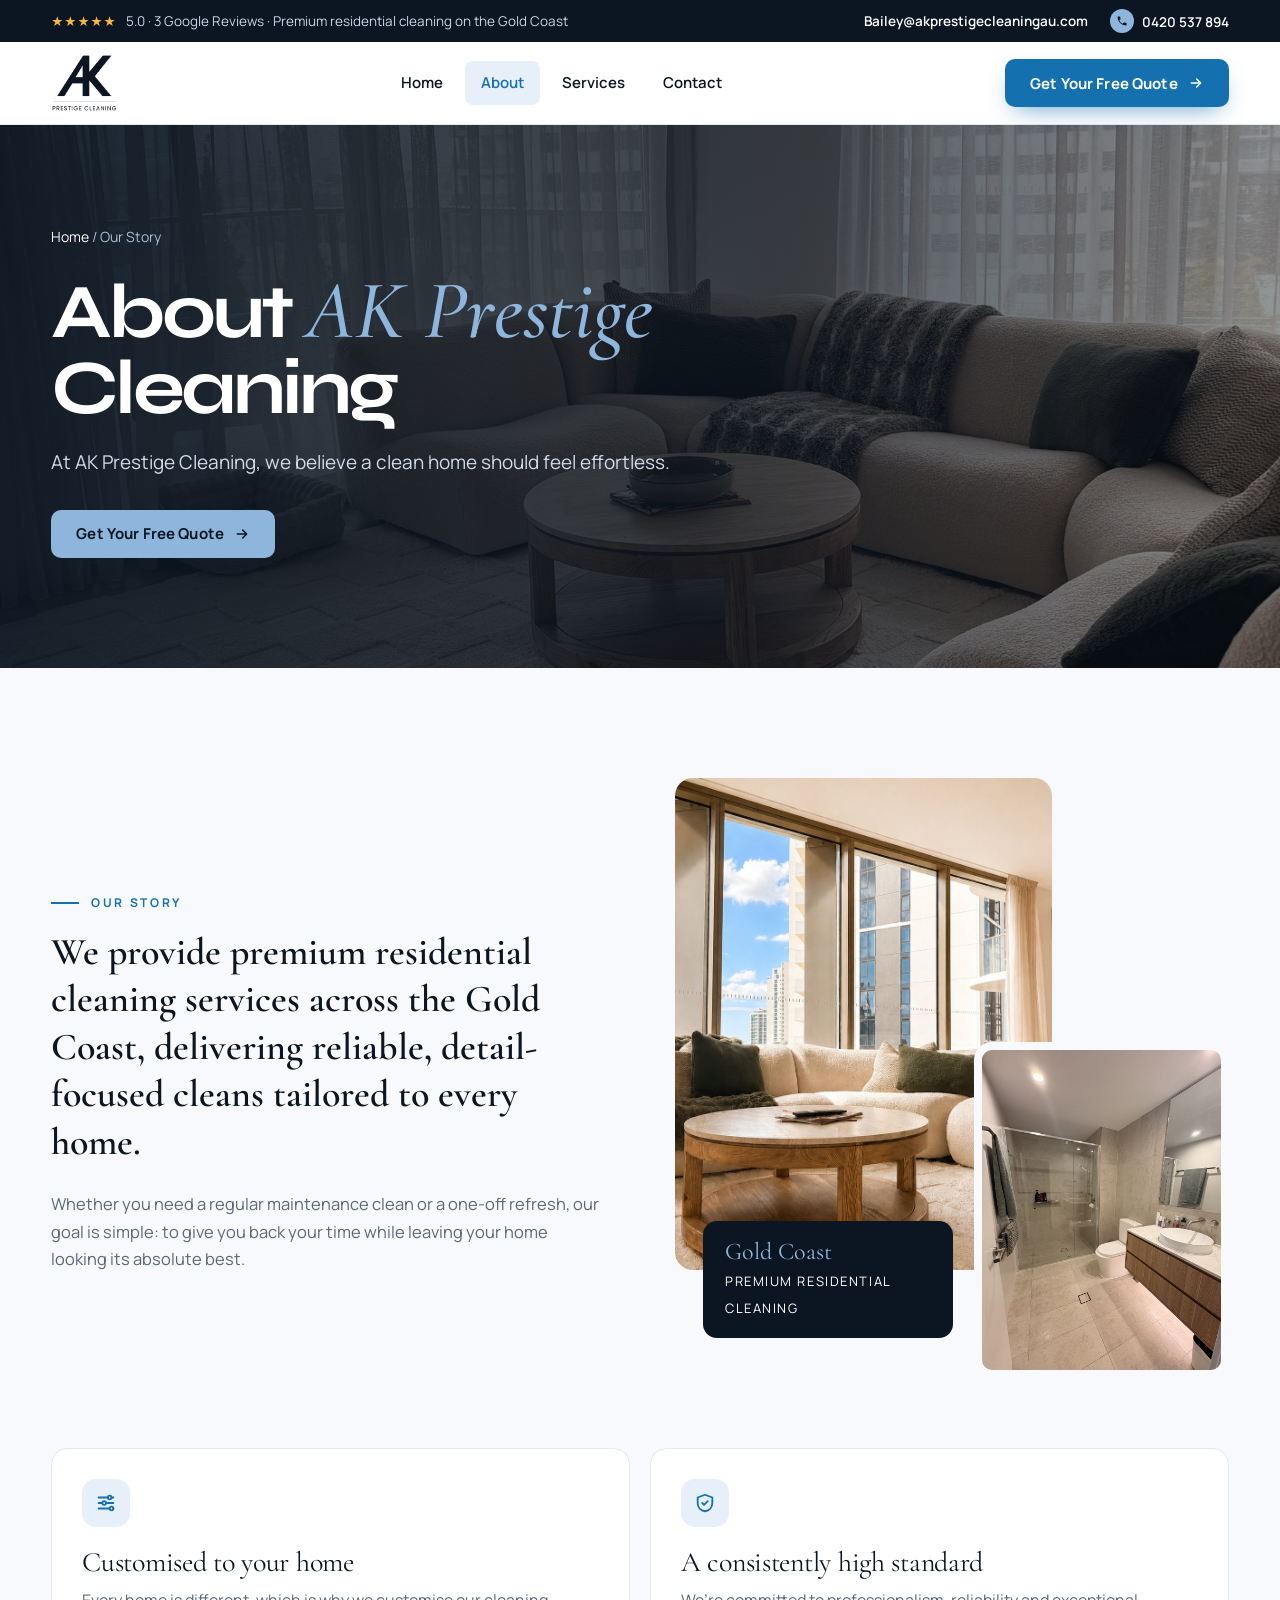
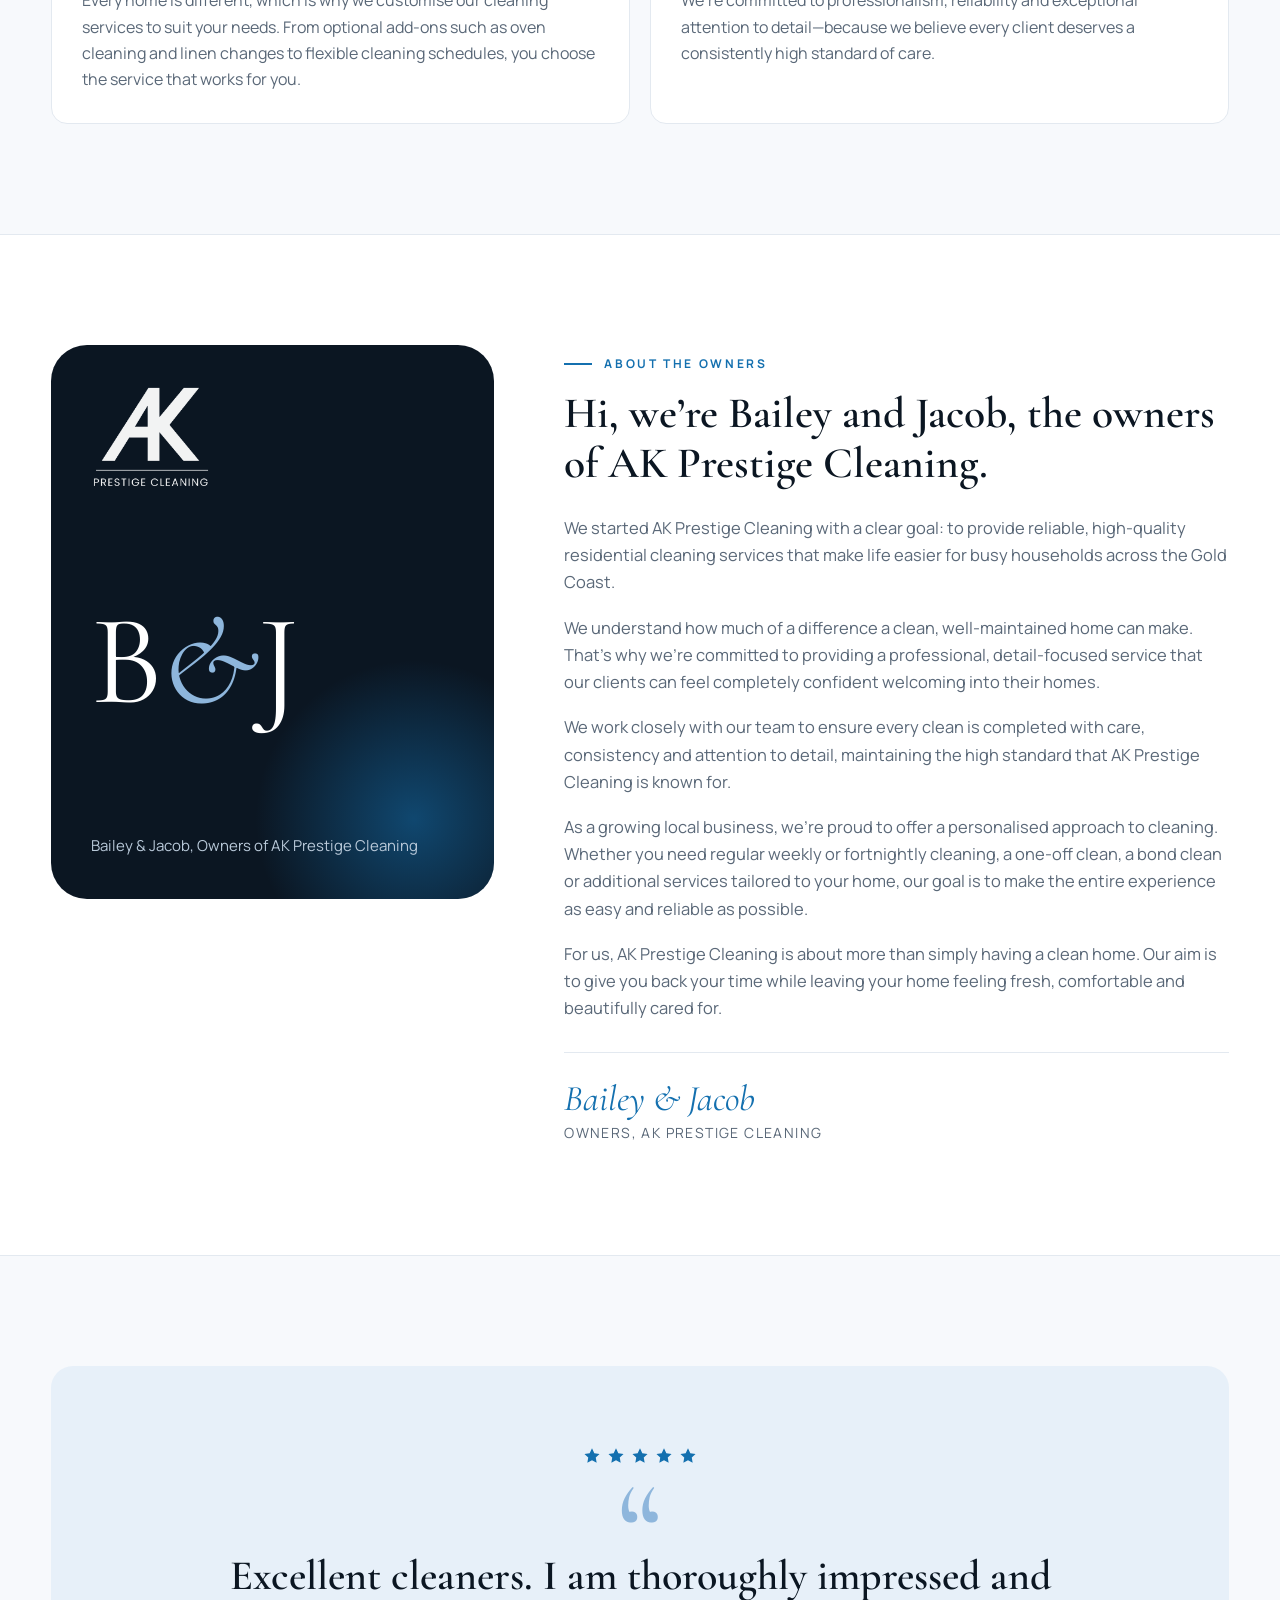
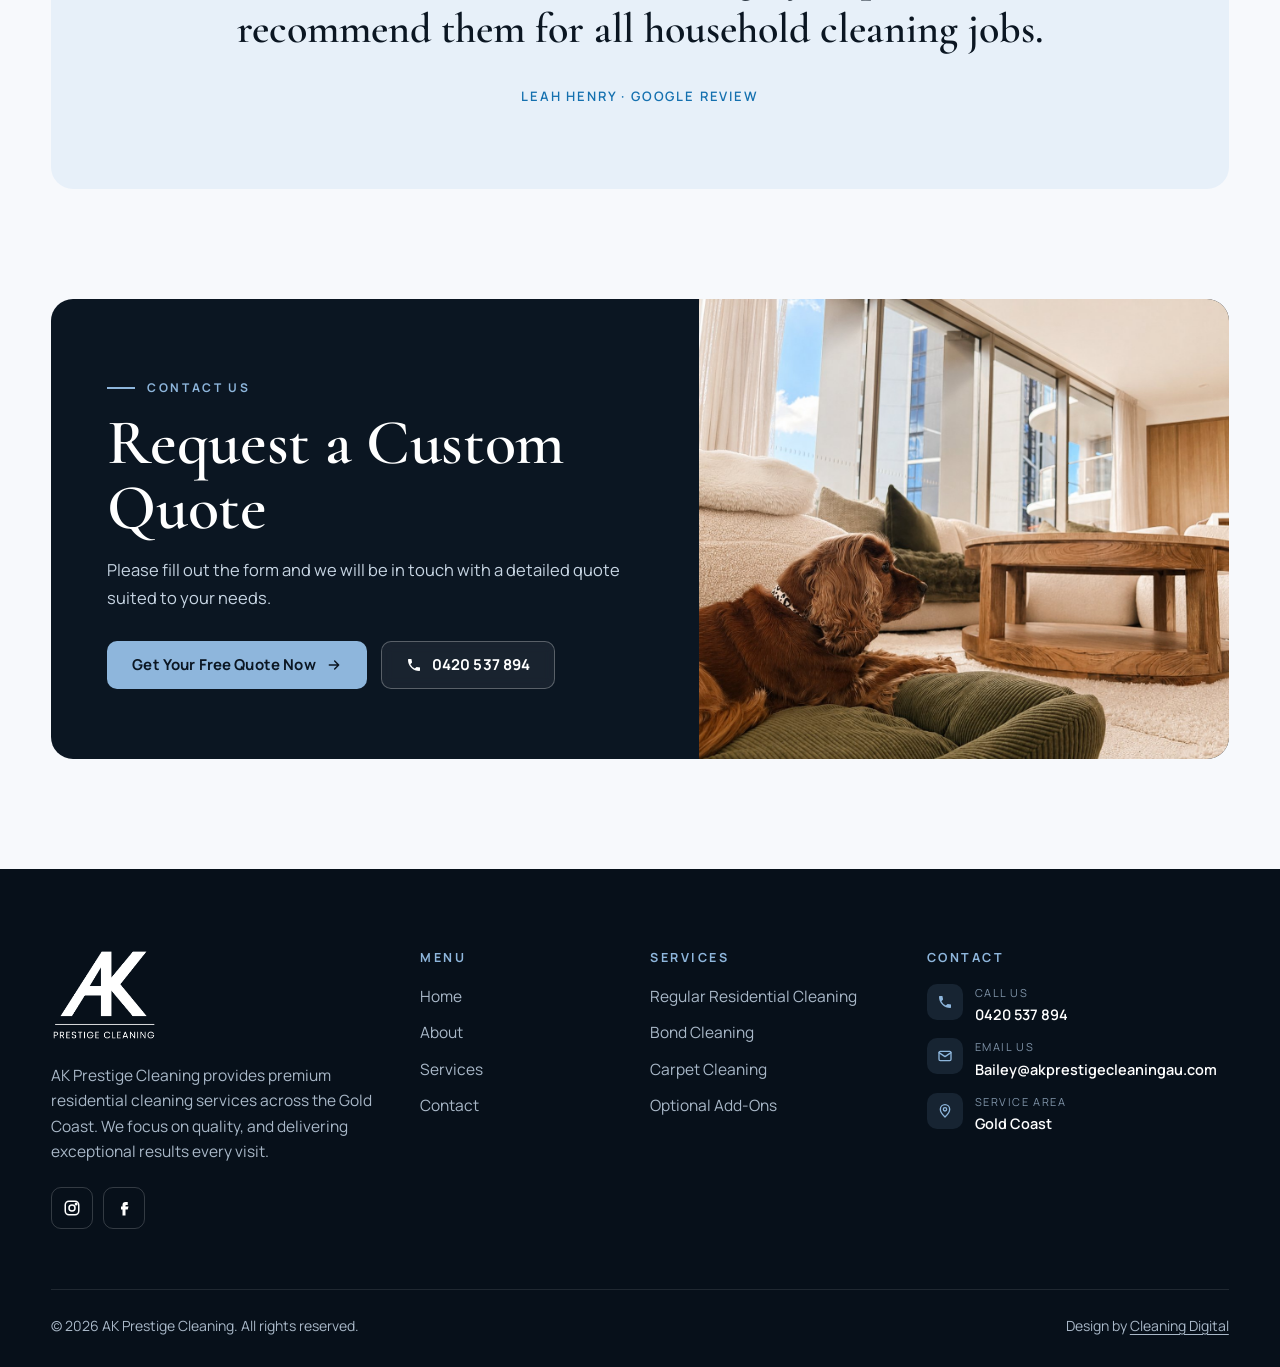
==== commit 9f6a094e: "Revert "New pricing layout with regular/bond toggle, busier footer, 3-up before/after with placehold" ====
--- a/about.html
+++ b/about.html
@@ -70,41 +70,26 @@
   <div class="ctas"><a href="quote.html" class="btn btn-sky">Get Your Free Quote Now <svg viewBox="0 0 24 24" fill="none" stroke="currentColor" stroke-width="2.2" stroke-linecap="round" stroke-linejoin="round"><path d="M5 12h14M13 6l6 6-6 6"/></svg></a><a href="tel:0420537894" class="btn btn-ghost-dark"><svg viewBox="0 0 24 24" fill="currentColor"><path d="M6.6 10.8a15.1 15.1 0 0 0 6.6 6.6l2.2-2.2a1 1 0 0 1 1-.25 11.4 11.4 0 0 0 3.6.57 1 1 0 0 1 1 1V20a1 1 0 0 1-1 1A17 17 0 0 1 3 4a1 1 0 0 1 1-1h3.5a1 1 0 0 1 1 1c0 1.25.2 2.45.57 3.57a1 1 0 0 1-.25 1z"/></svg> 0420 537 894</a></div></div>
   <div class="p"><img src="images/result-lounge-dog.jpg" alt="" loading="lazy"></div>
 </div></div></section>
-<footer class="site-footer">
-  <div class="wrap">
-    <div class="f-cta">
-      <div><span class="eyebrow on-dark">Ready when you are</span><h2>A cleaner home, <em>without the effort.</em></h2></div>
-      <div class="f-cta-r"><a href="quote.html" class="btn btn-sky">Get Your Free Quote <svg viewBox="0 0 24 24" fill="none" stroke="currentColor" stroke-width="2.2" stroke-linecap="round" stroke-linejoin="round"><path d="M5 12h14M13 6l6 6-6 6"/></svg></a><a href="tel:0420537894" class="btn btn-ghost-dark"><svg viewBox="0 0 24 24" fill="currentColor"><path d="M6.6 10.8a15.1 15.1 0 0 0 6.6 6.6l2.2-2.2a1 1 0 0 1 1-.25 11.4 11.4 0 0 0 3.6.57 1 1 0 0 1 1 1V20a1 1 0 0 1-1 1A17 17 0 0 1 3 4a1 1 0 0 1 1-1h3.5a1 1 0 0 1 1 1c0 1.25.2 2.45.57 3.57a1 1 0 0 1-.25 1z"/></svg> 0420 537 894</a></div>
+<footer class="site-footer"><div class="wrap">
+  <div class="fgrid4">
+    <div>
+      <img class="flogo" src="images/logo-white.png" alt="AK Prestige Cleaning" width="106" height="92">
+      <p>AK Prestige Cleaning provides premium residential cleaning services across the Gold Coast. We focus on quality, and delivering exceptional results every visit.</p>
+      <div class="socials" style="margin-top:22px"><a href="https://www.instagram.com/ak.prestigecleaning/" target="_blank" rel="noopener" aria-label="Instagram"><svg viewBox="0 0 24 24" fill="none" stroke="currentColor" stroke-width="2"><rect x="3" y="3" width="18" height="18" rx="5"/><circle cx="12" cy="12" r="4"/><circle cx="17.5" cy="6.5" r="1" fill="currentColor"/></svg></a><a href="https://www.facebook.com/profile.php?id=61590385779360" target="_blank" rel="noopener" aria-label="Facebook"><svg viewBox="0 0 24 24" fill="currentColor"><path d="M14 8h3V4h-3a4 4 0 0 0-4 4v2H8v4h2v8h4v-8h3l1-4h-4V8.5a.5.5 0 0 1 .5-.5z"/></svg></a></div>
     </div>
-    <div class="f-badges">
-      <a class="fb g" href="https://www.google.com/maps/search/AK+Prestige+Cleaning+Gold+Coast" target="_blank" rel="noopener"><b>5.0</b><span><em class="st">★★★★★</em>3 Google reviews</span></a>
-      <div class="fb"><span class="fi"><svg viewBox="0 0 24 24" fill="none" stroke="currentColor" stroke-width="2" stroke-linecap="round"><circle cx="12" cy="12" r="9"/><path d="M12 7v5l3 2"/></svg></span><span><strong>Reply within 24 hours</strong>Free, personalised quotes</span></div>
-      <div class="fb"><span class="fi"><svg viewBox="0 0 24 24" fill="none" stroke="currentColor" stroke-width="2" stroke-linecap="round"><path d="M4 6h10M18 6h2M4 12h4M12 12h8M4 18h12M20 18h0"/><circle cx="16" cy="6" r="2"/><circle cx="10" cy="12" r="2"/><circle cx="18" cy="18" r="2"/></svg></span><span><strong>Flexible schedules</strong>Weekly, fortnightly, monthly or one-off</span></div>
-      <div class="fb"><span class="fi"><svg viewBox="0 0 24 24" fill="none" stroke="currentColor" stroke-width="2" stroke-linecap="round" stroke-linejoin="round"><path d="M12 3 4 6v6c0 5 3.4 8.4 8 9 4.6-.6 8-4 8-9V6z"/><path d="m9 12 2 2 4-4"/></svg></span><span><strong>Bond clean ready</strong>Prepared for final inspection</span></div>
-    </div>
-    <div class="fgrid4">
-      <div>
-        <img class="flogo" src="images/logo-white.png" alt="AK Prestige Cleaning" width="106" height="92">
-        <p>AK Prestige Cleaning provides premium residential cleaning services across the Gold Coast. We focus on quality, and delivering exceptional results every visit.</p>
-        <div class="socials" style="margin-top:22px"><a href="https://www.instagram.com/ak.prestigecleaning/" target="_blank" rel="noopener" aria-label="Instagram"><svg viewBox="0 0 24 24" fill="none" stroke="currentColor" stroke-width="2"><rect x="3" y="3" width="18" height="18" rx="5"/><circle cx="12" cy="12" r="4"/><circle cx="17.5" cy="6.5" r="1" fill="currentColor"/></svg></a><a href="https://www.facebook.com/profile.php?id=61590385779360" target="_blank" rel="noopener" aria-label="Facebook"><svg viewBox="0 0 24 24" fill="currentColor"><path d="M14 8h3V4h-3a4 4 0 0 0-4 4v2H8v4h2v8h4v-8h3l1-4h-4V8.5a.5.5 0 0 1 .5-.5z"/></svg></a><a href="https://www.google.com/maps/search/AK+Prestige+Cleaning+Gold+Coast" target="_blank" rel="noopener" aria-label="Google reviews"><svg viewBox="0 0 24 24" width="18" height="18"><path fill="#4285F4" d="M23.5 12.3c0-.8-.1-1.6-.2-2.3H12v4.5h6.5a5.6 5.6 0 0 1-2.4 3.6v3h3.9c2.2-2.1 3.5-5.1 3.5-8.8z"/><path fill="#34A853" d="M12 24c3.2 0 6-1.1 8-2.9l-3.9-3c-1.1.7-2.5 1.2-4.1 1.2-3.1 0-5.8-2.1-6.7-5H1.3v3.1A12 12 0 0 0 12 24z"/><path fill="#FBBC05" d="M5.3 14.3a7.2 7.2 0 0 1 0-4.6V6.6H1.3a12 12 0 0 0 0 10.8z"/><path fill="#EA4335" d="M12 4.8c1.8 0 3.3.6 4.6 1.8l3.4-3.4A12 12 0 0 0 1.3 6.6l4 3.1c.9-2.9 3.6-4.9 6.7-4.9z"/></svg></a></div>
-      </div>
-      <div><h4>Menu</h4><ul><li><a href="index.html">Home</a></li><li><a href="about.html">About</a></li><li><a href="services.html">Services</a></li><li><a href="contact.html">Contact</a></li><li><a href="quote.html">Free Quote</a></li></ul></div>
-      <div><h4>Services</h4><ul class="f-prices">
-        <li><a href="services.html#residential">Regular Residential Cleaning</a><span>from $120</span></li>
-        <li><a href="services.html#bond">Bond Cleaning</a><span>from $500</span></li>
-        <li><a href="services.html#carpet">Carpet Cleaning</a><span>$40 / bedroom</span></li>
-        <li><a href="services.html#addons">Optional Add-Ons</a><span>from $20</span></li></ul></div>
-      <div><h4>Contact</h4><ul class="fcontact">
-        <li><span class="ic"><svg viewBox="0 0 24 24" fill="currentColor"><path d="M6.6 10.8a15.1 15.1 0 0 0 6.6 6.6l2.2-2.2a1 1 0 0 1 1-.25 11.4 11.4 0 0 0 3.6.57 1 1 0 0 1 1 1V20a1 1 0 0 1-1 1A17 17 0 0 1 3 4a1 1 0 0 1 1-1h3.5a1 1 0 0 1 1 1c0 1.25.2 2.45.57 3.57a1 1 0 0 1-.25 1z"/></svg></span><div><small>Call us</small><b><a href="tel:0420537894">0420 537 894</a></b></div></li>
-        <li><span class="ic"><svg viewBox="0 0 24 24" fill="none" stroke="currentColor" stroke-width="2" stroke-linecap="round" stroke-linejoin="round"><rect x="3" y="5" width="18" height="14" rx="2"/><path d="m3 7 9 6 9-6"/></svg></span><div><small>Email us</small><b><a href="mailto:Bailey@akprestigecleaningau.com">Bailey@akprestigecleaningau.com</a></b></div></li>
-        <li><span class="ic"><svg viewBox="0 0 24 24" fill="none" stroke="currentColor" stroke-width="2" stroke-linecap="round" stroke-linejoin="round"><path d="M12 21s-7-6.2-7-11.5a7 7 0 0 1 14 0C19 14.8 12 21 12 21z"/><circle cx="12" cy="9.5" r="2.5"/></svg></span><div><small>Service area</small><b>Gold Coast, QLD</b></div></li></ul></div>
-    </div>
-    <div class="f-insta"><div class="fi-h"><span><svg viewBox="0 0 24 24" fill="none" stroke="currentColor" stroke-width="2"><rect x="3" y="3" width="18" height="18" rx="5"/><circle cx="12" cy="12" r="4"/><circle cx="17.5" cy="6.5" r="1" fill="currentColor"/></svg> @ak.prestigecleaning</span><a href="https://www.instagram.com/ak.prestigecleaning/" target="_blank" rel="noopener">Follow us on Instagram &rarr;</a></div><div class="fi-grid"><a href="https://www.instagram.com/ak.prestigecleaning/" target="_blank" rel="noopener" aria-label="AK Prestige Cleaning on Instagram"><img src="images/hero-lounge.jpg" alt="" loading="lazy"><span><svg viewBox="0 0 24 24" fill="none" stroke="currentColor" stroke-width="2"><rect x="3" y="3" width="18" height="18" rx="5"/><circle cx="12" cy="12" r="4"/><circle cx="17.5" cy="6.5" r="1" fill="currentColor"/></svg></span></a><a href="https://www.instagram.com/ak.prestigecleaning/" target="_blank" rel="noopener" aria-label="AK Prestige Cleaning on Instagram"><img src="images/about-2.jpg" alt="" loading="lazy"><span><svg viewBox="0 0 24 24" fill="none" stroke="currentColor" stroke-width="2"><rect x="3" y="3" width="18" height="18" rx="5"/><circle cx="12" cy="12" r="4"/><circle cx="17.5" cy="6.5" r="1" fill="currentColor"/></svg></span></a><a href="https://www.instagram.com/ak.prestigecleaning/" target="_blank" rel="noopener" aria-label="AK Prestige Cleaning on Instagram"><img src="images/bedroom.jpg" alt="" loading="lazy"><span><svg viewBox="0 0 24 24" fill="none" stroke="currentColor" stroke-width="2"><rect x="3" y="3" width="18" height="18" rx="5"/><circle cx="12" cy="12" r="4"/><circle cx="17.5" cy="6.5" r="1" fill="currentColor"/></svg></span></a><a href="https://www.instagram.com/ak.prestigecleaning/" target="_blank" rel="noopener" aria-label="AK Prestige Cleaning on Instagram"><img src="images/after.jpg" alt="" loading="lazy"><span><svg viewBox="0 0 24 24" fill="none" stroke="currentColor" stroke-width="2"><rect x="3" y="3" width="18" height="18" rx="5"/><circle cx="12" cy="12" r="4"/><circle cx="17.5" cy="6.5" r="1" fill="currentColor"/></svg></span></a><a href="https://www.instagram.com/ak.prestigecleaning/" target="_blank" rel="noopener" aria-label="AK Prestige Cleaning on Instagram"><img src="images/result-lounge-dog.jpg" alt="" loading="lazy"><span><svg viewBox="0 0 24 24" fill="none" stroke="currentColor" stroke-width="2"><rect x="3" y="3" width="18" height="18" rx="5"/><circle cx="12" cy="12" r="4"/><circle cx="17.5" cy="6.5" r="1" fill="currentColor"/></svg></span></a><a href="https://www.instagram.com/ak.prestigecleaning/" target="_blank" rel="noopener" aria-label="AK Prestige Cleaning on Instagram"><img src="images/about-1.jpg" alt="" loading="lazy"><span><svg viewBox="0 0 24 24" fill="none" stroke="currentColor" stroke-width="2"><rect x="3" y="3" width="18" height="18" rx="5"/><circle cx="12" cy="12" r="4"/><circle cx="17.5" cy="6.5" r="1" fill="currentColor"/></svg></span></a></div></div>
-    <div class="fbottom"><span>&copy; <span id="yr">2026</span> AK Prestige Cleaning. All rights reserved.</span><span>Design by <a href="https://cleanningdigital.com" target="_blank" rel="noopener">Cleaning Digital</a></span></div>
+    <div><h4>Menu</h4><ul><li><a href="index.html">Home</a></li><li><a href="about.html">About</a></li><li><a href="services.html">Services</a></li><li><a href="contact.html">Contact</a></li></ul></div>
+    <div><h4>Services</h4><ul>
+      <li><a href="services.html#residential">Regular Residential Cleaning</a></li>
+      <li><a href="services.html#bond">Bond Cleaning</a></li>
+      <li><a href="services.html#carpet">Carpet Cleaning</a></li>
+      <li><a href="services.html#addons">Optional Add-Ons</a></li></ul></div>
+    <div><h4>Contact</h4><ul class="fcontact">
+      <li><span class="ic"><svg viewBox="0 0 24 24" fill="currentColor"><path d="M6.6 10.8a15.1 15.1 0 0 0 6.6 6.6l2.2-2.2a1 1 0 0 1 1-.25 11.4 11.4 0 0 0 3.6.57 1 1 0 0 1 1 1V20a1 1 0 0 1-1 1A17 17 0 0 1 3 4a1 1 0 0 1 1-1h3.5a1 1 0 0 1 1 1c0 1.25.2 2.45.57 3.57a1 1 0 0 1-.25 1z"/></svg></span><div><small>Call us</small><b><a href="tel:0420537894">0420 537 894</a></b></div></li>
+      <li><span class="ic"><svg viewBox="0 0 24 24" fill="none" stroke="currentColor" stroke-width="2" stroke-linecap="round" stroke-linejoin="round"><rect x="3" y="5" width="18" height="14" rx="2"/><path d="m3 7 9 6 9-6"/></svg></span><div><small>Email us</small><b><a href="mailto:Bailey@akprestigecleaningau.com">Bailey@akprestigecleaningau.com</a></b></div></li>
+      <li><span class="ic"><svg viewBox="0 0 24 24" fill="none" stroke="currentColor" stroke-width="2" stroke-linecap="round" stroke-linejoin="round"><path d="M12 21s-7-6.2-7-11.5a7 7 0 0 1 14 0C19 14.8 12 21 12 21z"/><circle cx="12" cy="9.5" r="2.5"/></svg></span><div><small>Service area</small><b>Gold Coast</b></div></li></ul></div>
   </div>
-  <div class="f-word" aria-hidden="true">AK Prestige</div>
-  <button class="totop" aria-label="Back to top" onclick="window.scrollTo({top:0,behavior:'smooth'})"><svg viewBox="0 0 24 24" fill="none" stroke="currentColor" stroke-width="2.2" stroke-linecap="round" stroke-linejoin="round"><path d="M5 12h14M13 6l6 6-6 6"/></svg></button>
-</footer>
+  <div class="fbottom"><span>&copy; <span id="yr">2026</span> AK Prestige Cleaning. All rights reserved.</span><span>Design by <a href="https://cleanningdigital.com" target="_blank" rel="noopener">Cleaning Digital</a></span></div>
+</div></footer>
 <div class="rtoast" id="rtoast" role="status" aria-live="polite" hidden>
   <button class="rt-x" aria-label="Close review">&times;</button>
   <div class="rt-top"><span class="rt-av"></span><div><b class="rt-name"></b><small><span class="st">★★★★★</span> <span class="rt-when"></span></small></div><span class="rt-g"><svg viewBox="0 0 24 24" width="18" height="18"><path fill="#4285F4" d="M23.5 12.3c0-.8-.1-1.6-.2-2.3H12v4.5h6.5a5.6 5.6 0 0 1-2.4 3.6v3h3.9c2.2-2.1 3.5-5.1 3.5-8.8z"/><path fill="#34A853" d="M12 24c3.2 0 6-1.1 8-2.9l-3.9-3c-1.1.7-2.5 1.2-4.1 1.2-3.1 0-5.8-2.1-6.7-5H1.3v3.1A12 12 0 0 0 12 24z"/><path fill="#FBBC05" d="M5.3 14.3a7.2 7.2 0 0 1 0-4.6V6.6H1.3a12 12 0 0 0 0 10.8z"/><path fill="#EA4335" d="M12 4.8c1.8 0 3.3.6 4.6 1.8l3.4-3.4A12 12 0 0 0 1.3 6.6l4 3.1c.9-2.9 3.6-4.9 6.7-4.9z"/></svg></span></div>
--- a/assets/css/style.css
+++ b/assets/css/style.css
@@ -803,102 +803,3 @@
 .h2-seal{left:calc(50% - 30px);bottom:34px}
 .phero h1,.qhero h1{font-weight:700;letter-spacing:-.05em}
 .qc-h h3,.helpcard h3,.h-display{font-weight:700;letter-spacing:-.035em}
-
-/* pricing v2 */
-.pricing2{background:linear-gradient(180deg,var(--paper) 0%,#eaf2fa 100%)}
-.p2-head{display:flex;justify-content:space-between;align-items:end;gap:30px;flex-wrap:wrap;margin-bottom:40px}
-.p2-head h2{margin-top:14px}
-.p2-toggle{position:relative;display:inline-grid;grid-template-columns:1fr 1fr;background:#fff;border:1px solid var(--line);border-radius:12px;padding:5px}
-.p2-toggle button{position:relative;z-index:1;border:0;background:transparent;padding:13px 24px;font:700 15px var(--sans);color:var(--muted);cursor:pointer;transition:color .3s}
-.p2-toggle button.on{color:#fff}
-.p2-toggle .pill-bg{position:absolute;top:5px;bottom:5px;left:5px;width:calc(50% - 5px);border-radius:9px;background:var(--ink);transition:transform .35s cubic-bezier(.6,.1,.2,1)}
-.p2-toggle.bond .pill-bg{transform:translateX(100%)}
-.p2-grid{display:grid;grid-template-columns:repeat(4,1fr);gap:18px}
-.p2card{position:relative;background:#fff;border:1px solid var(--line);border-radius:16px;padding:26px 24px 22px;display:flex;flex-direction:column;overflow:hidden;transition:transform .3s,box-shadow .3s,border-color .3s}
-.p2card::after{content:"";position:absolute;left:0;right:0;bottom:0;height:4px;background:linear-gradient(90deg,var(--blue),var(--sky));transform:scaleX(0);transform-origin:left;transition:transform .4s}
-.p2card:hover{transform:translateY(-6px);box-shadow:var(--shadow);border-color:var(--sky)}
-.p2card:hover::after{transform:scaleX(1)}
-.p2-ic{display:flex;gap:14px;margin-bottom:26px;min-height:26px}
-.p2-ic span{display:flex;gap:4px}
-.p2-ic i{width:26px;height:26px;border-radius:7px;background:var(--mist);color:var(--blue);display:grid;place-items:center}
-.p2-ic span+span i{background:#eef1f4;color:var(--ink)}
-.p2-ic svg{width:15px;height:15px}
-.p2card h3{font-family:var(--sans);font-weight:700;font-size:17px;color:var(--ink)}
-.p2-from{margin-top:18px;font-size:11.5px;font-weight:700;letter-spacing:.18em;text-transform:uppercase;color:var(--muted)}
-.p2-amt{font-family:var(--display);font-weight:700;font-size:58px;line-height:1;letter-spacing:-.04em;color:var(--ink);margin:4px 0 24px;transition:opacity .2s}
-.p2-amt.flip{opacity:0}
-.p2-cta{margin-top:auto;display:flex;justify-content:space-between;align-items:center;padding-top:16px;border-top:1px dashed var(--line);font-weight:700;font-size:14.5px;color:var(--blue)}
-.p2-cta svg{width:16px;height:16px;transition:transform .3s}
-.p2card:hover .p2-cta svg{transform:translateX(4px)}
-.p2-extra{display:flex;align-items:center;gap:20px;flex-wrap:wrap;margin-top:18px;padding:16px 16px 16px 24px;background:var(--ink);border-radius:14px;color:#c7d5e3}
-.p2-extra span{display:flex;gap:10px;align-items:center;font-weight:600}
-.p2-extra span svg{width:20px;height:20px;color:var(--sky)}
-.p2-extra b{font-family:var(--display);font-weight:700;font-size:24px;color:#fff;margin-right:auto}
-.p2-add{margin-top:44px}
-.p2-add h3{font-family:var(--serif);font-weight:600;font-size:32px;color:var(--ink);margin-bottom:18px}
-.tickets{display:flex;flex-wrap:wrap;gap:12px}
-.ticket{position:relative;display:flex;align-items:center;gap:16px;background:#fff;border:1px solid var(--line);border-radius:12px;padding:14px 18px;font-weight:600;color:var(--ink);font-size:15px}
-.ticket b{font-family:var(--display);font-weight:700;color:var(--blue);padding-left:16px;border-left:2px dashed var(--line);white-space:nowrap}
-.ticket::before,.ticket::after{content:"";position:absolute;width:12px;height:12px;border-radius:50%;background:#eef4fa;border:1px solid var(--line);top:50%;transform:translateY(-50%)}
-.ticket::before{left:-7px}.ticket::after{right:-7px}
-@media (max-width:1100px){.p2-grid{grid-template-columns:1fr 1fr}}
-@media (max-width:820px){.p2-grid{grid-template-columns:1fr}.p2-amt{font-size:48px}.p2-extra b{margin-right:0}.p2-toggle{width:100%}}
-
-/* full-bleed review marquee */
-.marq{width:100vw;margin-left:calc(50% - 50vw)}
-
-/* busy footer */
-.site-footer{position:relative;overflow:hidden;padding-top:0}
-.f-cta{display:flex;justify-content:space-between;align-items:center;gap:30px;flex-wrap:wrap;padding:60px 0 46px;border-bottom:1px solid rgba(255,255,255,.1)}
-.f-cta h2{font-family:var(--display);font-weight:700;letter-spacing:-.045em;color:#fff;font-size:clamp(32px,4vw,52px);margin-top:12px;line-height:1.02}
-.f-cta h2 em{font-family:var(--serif);font-weight:500;color:var(--sky);letter-spacing:0;font-size:1.06em}
-.f-cta-r{display:flex;gap:12px;flex-wrap:wrap}
-.f-badges{display:grid;grid-template-columns:repeat(4,1fr);gap:14px;padding:30px 0 50px}
-.fb{display:flex;gap:14px;align-items:center;padding:16px 18px;border-radius:14px;background:rgba(255,255,255,.04);border:1px solid rgba(255,255,255,.09);color:#a9b8c8;font-size:13.5px;line-height:1.4}
-.fb.g{background:rgba(142,182,220,.1);border-color:rgba(142,182,220,.3);color:#fff}
-.fb b{font-family:var(--display);font-weight:700;font-size:38px;line-height:1;color:#fff;letter-spacing:-.03em}
-.fb em{display:block;font-style:normal;color:#F5B83D;font-size:15px}
-.fb strong{display:block;color:#fff;font-size:15px;font-weight:700}
-.fi{flex:none;width:40px;height:40px;border-radius:10px;background:rgba(142,182,220,.12);color:var(--sky);display:grid;place-items:center}
-.fi svg{width:18px;height:18px}
-.f-prices li{display:flex;flex-direction:column}
-.f-prices span{font-size:12.5px;color:var(--sky);font-weight:600;letter-spacing:.04em}
-.f-insta{margin-top:56px}
-.fi-h{display:flex;justify-content:space-between;align-items:center;gap:20px;margin-bottom:16px;flex-wrap:wrap}
-.fi-h span{display:flex;gap:10px;align-items:center;color:#fff;font-weight:700}
-.fi-h span svg{width:18px;height:18px;color:var(--sky)}
-.fi-h a{color:var(--sky);font-weight:600;font-size:14.5px}
-.fi-grid{display:grid;grid-template-columns:repeat(6,1fr);gap:10px}
-.fi-grid a{position:relative;aspect-ratio:1;border-radius:12px;overflow:hidden;display:block}
-.fi-grid img{width:100%;height:100%;object-fit:cover;transition:transform .6s,filter .3s;filter:saturate(.9)}
-.fi-grid a span{position:absolute;inset:0;display:grid;place-items:center;background:rgba(20,112,175,.55);color:#fff;opacity:0;transition:opacity .3s}
-.fi-grid a span svg{width:26px;height:26px}
-.fi-grid a:hover img{transform:scale(1.08)}
-.fi-grid a:hover span{opacity:1}
-.fbottom{position:relative;z-index:1}
-.f-word{font-family:var(--display);font-weight:800;font-size:clamp(70px,15vw,230px);letter-spacing:-.06em;line-height:.8;color:transparent;-webkit-text-stroke:1px rgba(142,182,220,.16);text-align:center;white-space:nowrap;margin-top:30px;user-select:none;transform:translateY(12%)}
-.totop{position:absolute;right:28px;bottom:28px;width:48px;height:48px;border-radius:12px;border:0;background:var(--blue);color:#fff;cursor:pointer;display:grid;place-items:center;z-index:2}
-.totop svg{width:18px;height:18px;transform:rotate(-90deg)}
-@media (max-width:1100px){.f-badges{grid-template-columns:1fr 1fr}.fi-grid{grid-template-columns:repeat(3,1fr)}}
-@media (max-width:820px){.f-badges{grid-template-columns:1fr}.f-cta{padding-top:46px}.totop{right:16px;bottom:16px}}
-.ba-grid.three{grid-template-columns:repeat(3,1fr)}
-.ba-foot{display:flex;justify-content:center;align-items:center;gap:20px;flex-wrap:wrap;margin-top:34px}
-.ba-foot p{font-weight:600;color:var(--ink)}
-.f-word{font-size:12.4vw;transform:translateY(14%)}
-@media (min-width:1500px){.f-word{font-size:185px}}
-@media (max-width:1100px){.ba-grid.three{grid-template-columns:1fr 1fr}}
-@media (max-width:820px){.ba-grid.three{grid-template-columns:1fr}}
-/* compact 3-up before/after */
-.ba-grid.three{gap:18px}
-.ba-grid.three .bapair{aspect-ratio:4/3}
-.ba-grid.three .bainfo{padding:16px 18px 18px;gap:12px}
-.ba-grid.three .baok{width:28px;height:28px;margin-top:1px}
-.ba-grid.three .baok svg{width:13px;height:13px}
-.ba-grid.three .bainfo h3{font-size:19px}
-.ba-grid.three .bainfo p{font-size:14.5px;margin-top:3px}
-.ba-grid.three .bapair figcaption{font-size:10px;padding:5px 10px}
-.ba-title{margin-bottom:36px}
-@media (max-width:1100px){.ba-grid.three{grid-template-columns:repeat(3,1fr)}}
-@media (max-width:820px){.ba-grid.three{grid-template-columns:1fr}}
-.f-word{font-size:9.6vw;font-weight:700;letter-spacing:-.05em;transform:translateY(16%)}
-@media (min-width:1500px){.f-word{font-size:144px}}
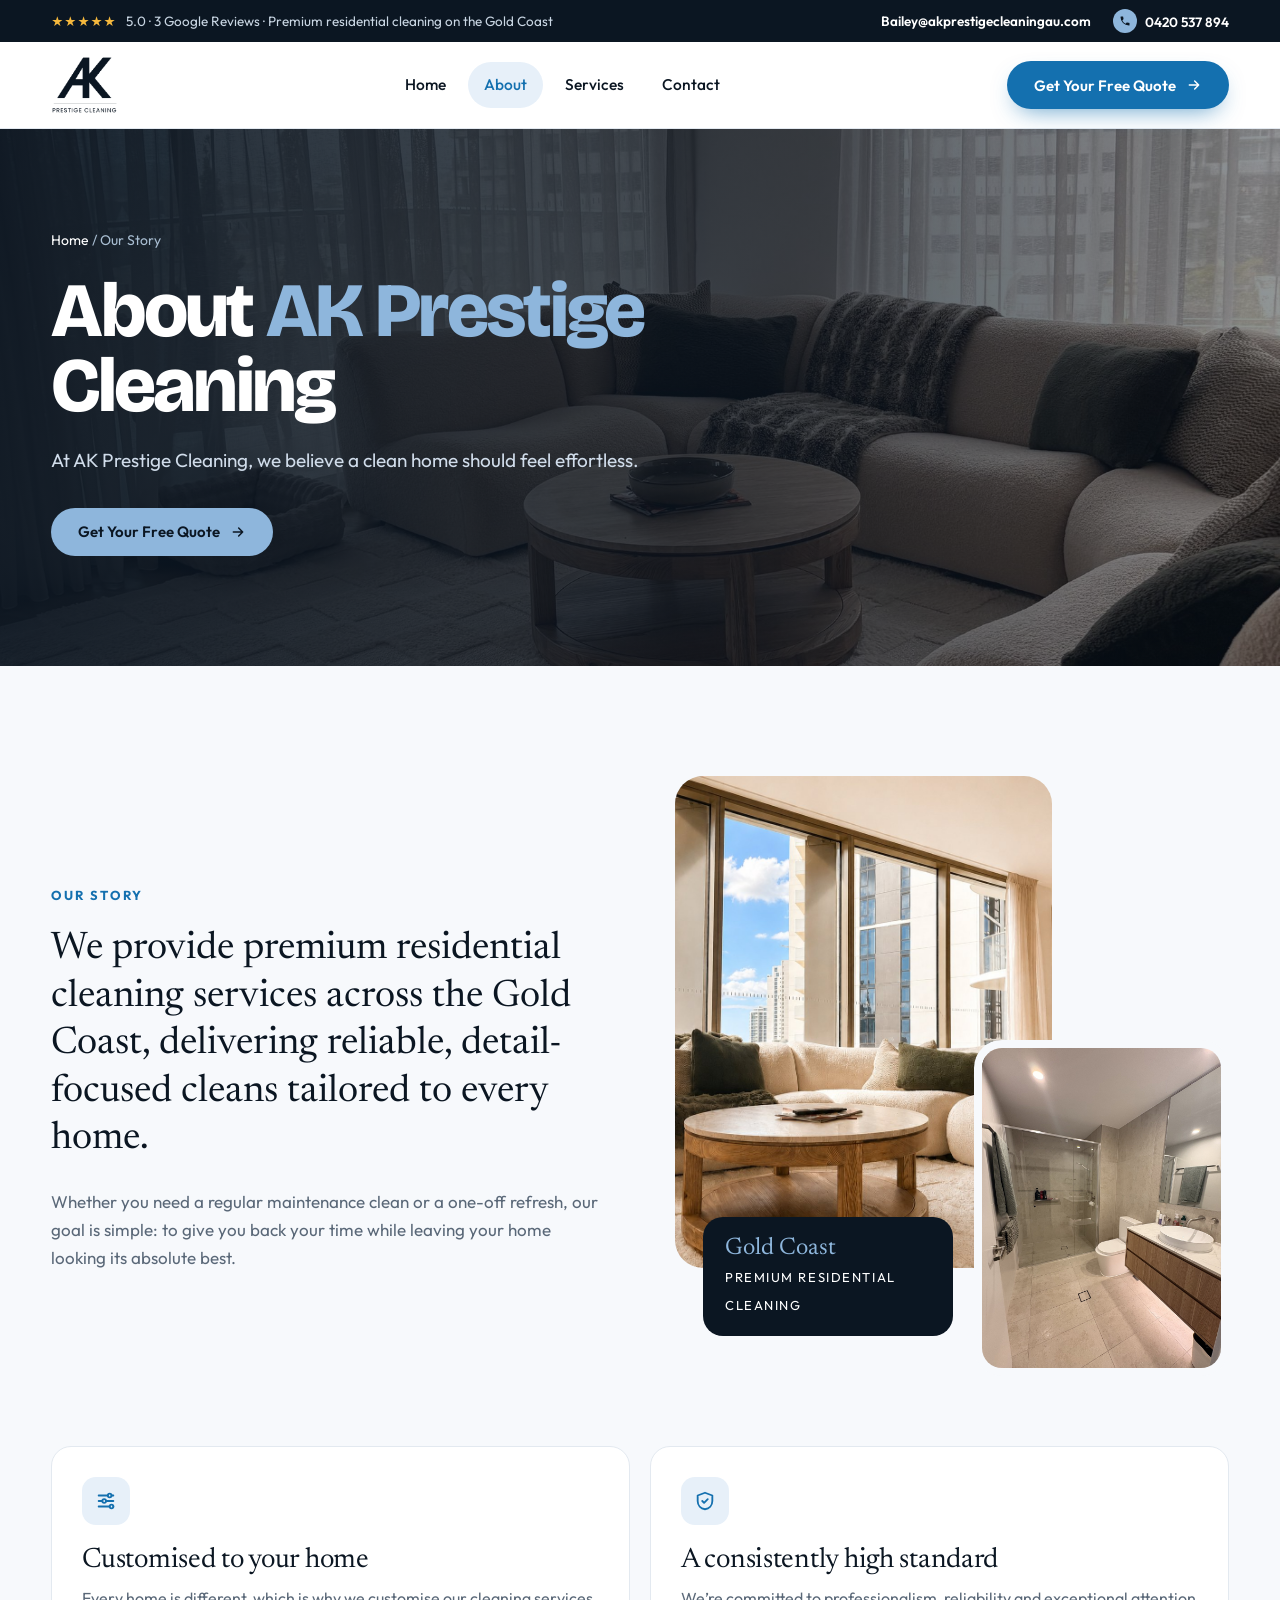
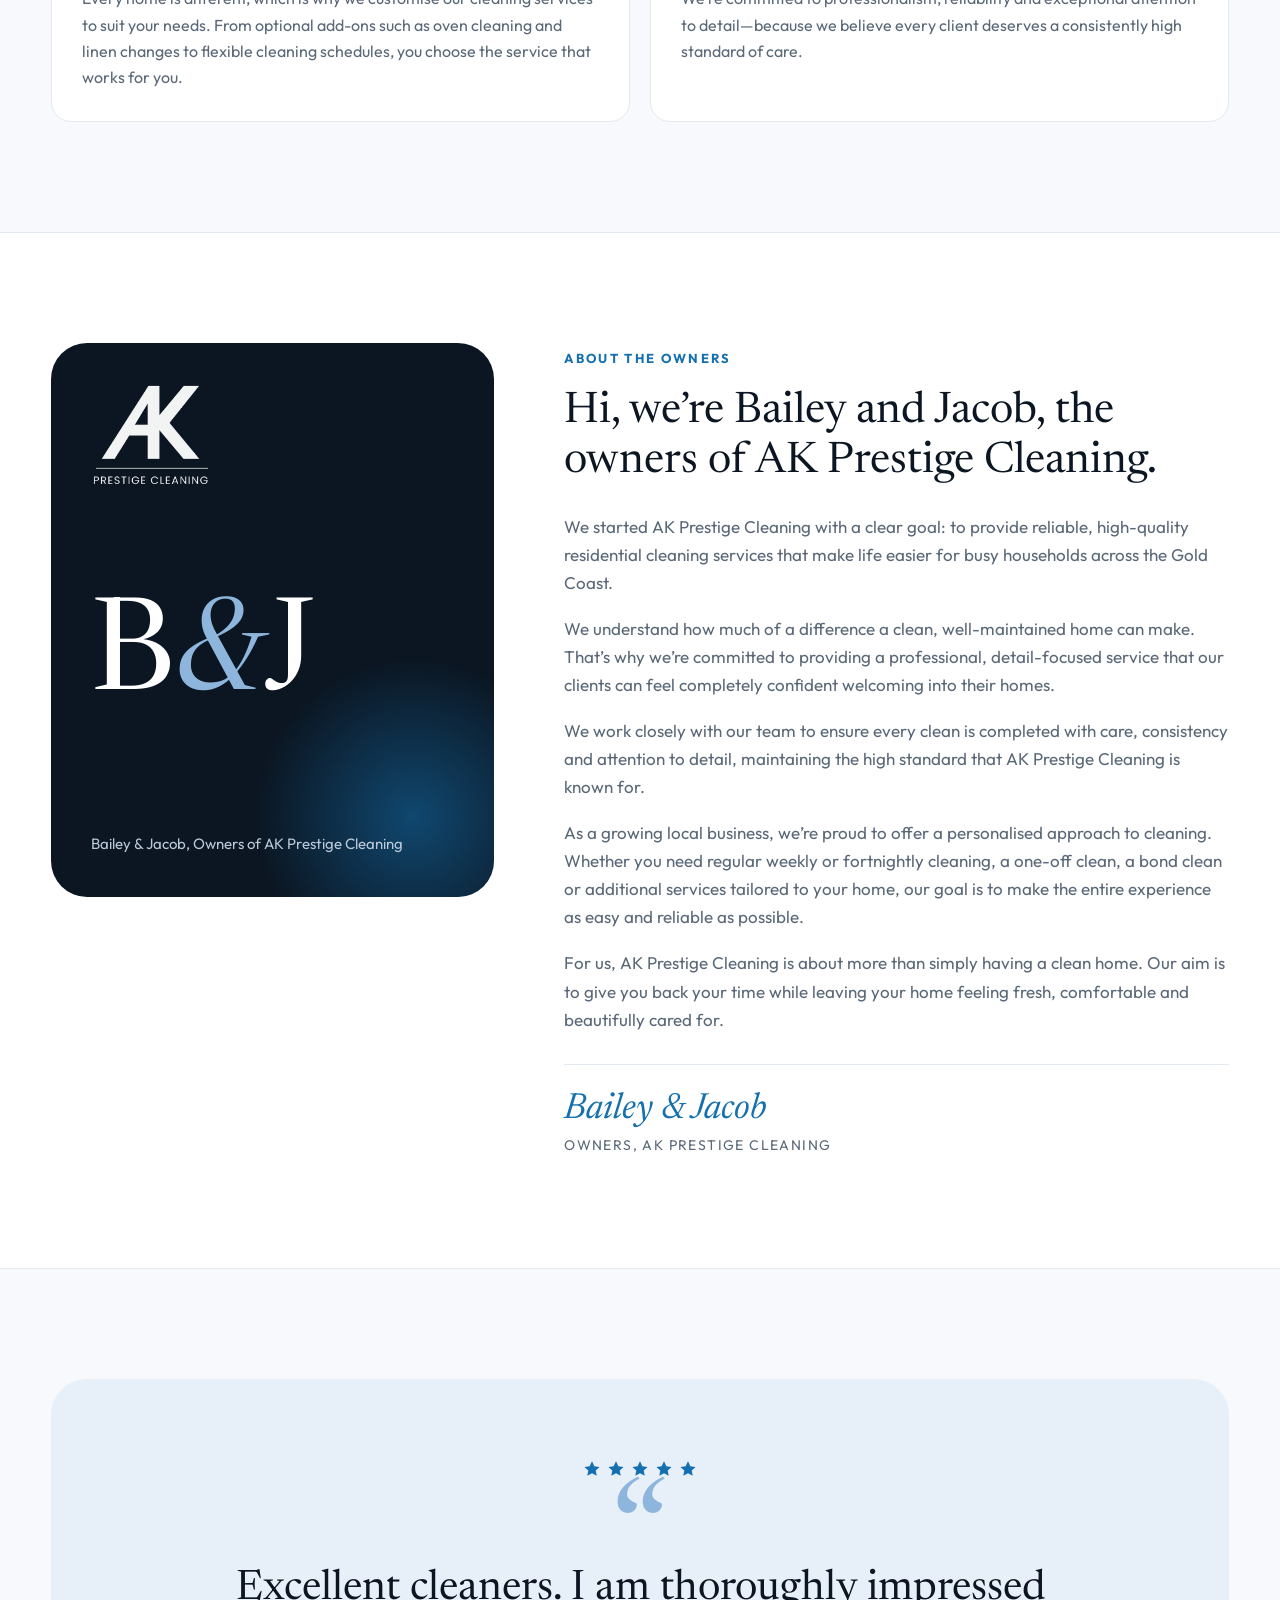
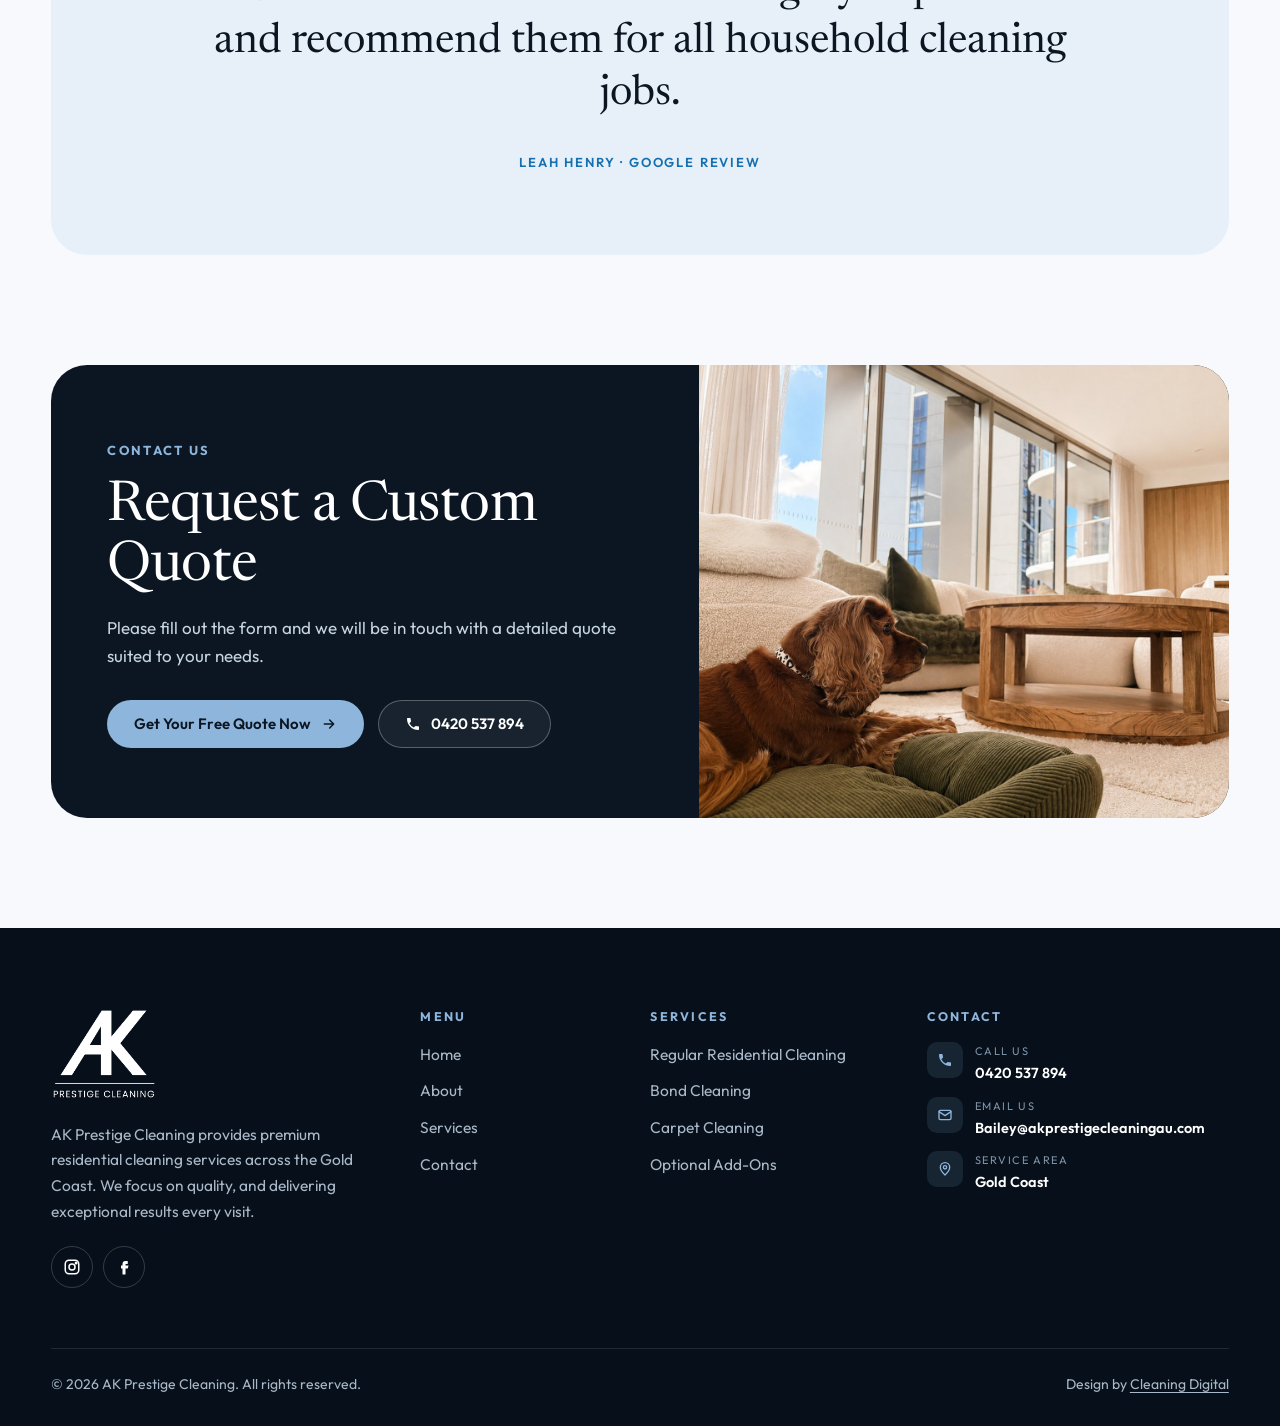
==== commit 09aef843: "Revert homepage to pre-restyle look (original fonts, hero, Residential/Bond cards, Why panel); keep " ====
--- a/about.html
+++ b/about.html
@@ -6,7 +6,7 @@
 <link rel="icon" href="images/favicon.png">
 <meta property="og:title" content="Our Story | AK Prestige Cleaning Gold Coast"><meta property="og:description" content="Meet Bailey and Jacob, owners of AK Prestige Cleaning. Reliable, detail-focused residential cleaning tailored to every Gold Coast home."><meta property="og:image" content="images/hero-lounge.jpg">
 <link rel="preconnect" href="https://fonts.googleapis.com"><link rel="preconnect" href="https://fonts.gstatic.com" crossorigin>
-<link href="https://fonts.googleapis.com/css2?family=Cormorant+Garamond:ital,wght@0,500;0,600;1,500;1,600&family=Manrope:wght@400;500;600;700;800&family=Syne:wght@600;700;800&display=swap" rel="stylesheet">
+<link href="https://fonts.googleapis.com/css2?family=Bricolage+Grotesque:opsz,wght@12..96,600;12..96,700;12..96,800&family=Newsreader:ital,opsz,wght@0,6..72,400;0,6..72,500;1,6..72,400&family=Outfit:wght@400;500;600;700&display=swap" rel="stylesheet">
 <link rel="stylesheet" href="assets/css/style.css">
 <script type="application/ld+json">{"@context":"https://schema.org","@type":"HouseCleaningService","name":"AK Prestige Cleaning","url":"https://www.akprestigecleaningau.com/","telephone":"0420537894","email":"Bailey@akprestigecleaningau.com","areaServed":"Gold Coast, QLD","image":"images/hero-lounge.jpg","sameAs":["https://www.instagram.com/ak.prestigecleaning/","https://www.facebook.com/profile.php?id=61590385779360"]}</script>
 </head><body>
--- a/assets/css/style.css
+++ b/assets/css/style.css
@@ -674,132 +674,4 @@
   .steps li{flex-direction:column;gap:4px;font-size:11.5px;padding:10px 4px;border-radius:14px;text-align:center}
   .qrow{flex-wrap:wrap}
 }
-
-/* ================= v2 identity: AK Prestige (overrides) ================= */
-:root{--serif:"Cormorant Garamond",Georgia,serif;--display:"Syne","Manrope",sans-serif;--sans:"Manrope",system-ui,sans-serif;--r-lg:18px;--r-md:14px;--r-sm:10px}
-body{font-size:16.5px}
-.btn{border-radius:10px;padding:15px 24px;font-weight:700;letter-spacing:.01em}
-.eyebrow{display:inline-flex;align-items:center;gap:12px;font-family:var(--sans);font-weight:700;letter-spacing:.22em;font-size:12px}
-.eyebrow::before{content:"";width:28px;height:2px;background:currentColor}
-h2.h-serif{font-family:var(--serif);font-weight:600;font-size:clamp(38px,5vw,64px);letter-spacing:-.005em;line-height:1.02}
-em.accent{font-weight:500}
-h2.h-display,.ba-title{font-family:var(--display);font-weight:800;letter-spacing:-.03em}
-.nav a{border-radius:8px;font-weight:600;font-size:15px}
-.site-header .wrap{height:82px}
-/* hero v2 */
-.hero2{position:relative;background:var(--paper);overflow:hidden;border-bottom:1px solid var(--line)}
-.h2-img{position:absolute;top:0;right:0;bottom:0;width:47%;clip-path:polygon(16% 0,100% 0,100% 100%,0 100%)}
-.h2-img img{width:100%;height:100%;object-fit:cover}
-.h2-img::after{content:"";position:absolute;inset:0;background:linear-gradient(180deg,rgba(11,22,34,.15),rgba(11,22,34,.45))}
-.h2-g{position:absolute;right:28px;top:28px;z-index:2}
-.h2-g .glass{background:rgba(11,22,34,.45)}
-.h2-grid{position:relative;display:grid;grid-template-columns:1.05fr .8fr;gap:70px;align-items:center;padding:80px 0 90px}
-.h2-copy h1{font-family:var(--display);font-weight:800;color:var(--ink);font-size:clamp(46px,6vw,84px);line-height:.95;letter-spacing:-.045em;margin:22px 0 24px}
-.h2-copy h1 em{display:block;font-family:var(--serif);font-style:italic;font-weight:500;color:var(--blue);letter-spacing:-.01em;font-size:1.08em;line-height:1}
-.h2-copy p{color:var(--muted);font-size:18.5px;max-width:520px}
-.h2-copy .ctas{display:flex;gap:22px;align-items:center;flex-wrap:wrap;margin-top:32px}
-.call-line{display:flex;gap:12px;align-items:center}
-.call-line .ic{width:46px;height:46px;border-radius:10px;border:1.5px solid var(--ink);display:grid;place-items:center;color:var(--ink)}
-.call-line .ic svg{width:18px;height:18px}
-.call-line small{display:block;font-size:11.5px;letter-spacing:.14em;text-transform:uppercase;color:var(--muted);font-weight:700}
-.call-line b{font-size:18px;color:var(--ink)}
-.h2-proof{display:flex;gap:10px;align-items:center;margin-top:34px;padding-top:24px;border-top:1px solid var(--line);color:var(--muted);font-size:15px;max-width:520px}
-.h2-proof b{color:var(--ink)}
-.h2-seal{position:absolute;left:calc(58% - 59px);bottom:46px}
-.hero2 .qcard{border-radius:18px;border-top:0;box-shadow:0 40px 80px -30px rgba(11,22,34,.55);position:relative}
-.hero2 .qcard::before{content:"";position:absolute;left:24px;right:24px;top:-6px;height:6px;border-radius:6px 6px 0 0;background:linear-gradient(90deg,var(--blue),var(--sky))}
-.qcard h3{font-family:var(--serif);font-weight:600;font-size:32px}
-/* service tabs */
-.tabs-head{display:grid;grid-template-columns:1.2fr .8fr;gap:50px;align-items:end;margin-bottom:36px}
-.tabs-head h2{margin-top:14px}
-.stabs{display:inline-flex;gap:6px;padding:6px;background:#fff;border:1px solid var(--line);border-radius:14px;margin-bottom:24px}
-.stabs button{display:flex;gap:10px;align-items:center;border:0;background:transparent;padding:14px 22px;border-radius:10px;font:700 15.5px var(--sans);color:var(--muted);cursor:pointer;transition:.25s}
-.stabs button svg{width:19px;height:19px}
-.stabs button.on{background:var(--ink);color:#fff}
-.stabs button.on svg{color:var(--sky)}
-.tpanel{display:none;grid-template-columns:.85fr 1.15fr;background:#fff;border:1px solid var(--line);border-radius:20px;overflow:hidden}
-.tpanel.on{display:grid;animation:fadein .45s}
-.tp-img{position:relative;min-height:520px}
-.tp-img img{position:absolute;inset:0;width:100%;height:100%;object-fit:cover}
-.tp-tag{position:absolute;left:20px;bottom:20px;background:var(--blue);color:#fff;font-family:var(--serif);font-weight:600;font-size:28px;padding:8px 18px;border-radius:10px}
-.tp-body{padding:44px 46px}
-.tp-body h3{font-family:var(--display);font-weight:800;font-size:34px;letter-spacing:-.03em;color:var(--ink);margin-bottom:10px}
-.tp-body>p{color:var(--muted)}
-.tp-body .checks{border-top:1px solid var(--line)}
-.tp-body .note{font-size:14.5px;padding:14px 16px;border-radius:10px;background:var(--mist);color:var(--ink);margin-bottom:24px;border-left:3px solid var(--blue)}
-.tp-body .acts{display:flex;gap:18px;align-items:center;flex-wrap:wrap}
-/* why v2 */
-.why2{padding:20px 0 110px}
-.why2-top{display:grid;grid-template-columns:1.1fr .9fr;gap:60px;align-items:end;padding-top:70px;border-top:1px solid var(--line);margin-bottom:50px}
-.why2-top h2{font-size:clamp(36px,4.6vw,60px);color:var(--ink);line-height:1}
-.why2-top h2 em{display:block;font-family:var(--serif);font-style:italic;font-weight:500;color:var(--blue);letter-spacing:0}
-.why2-top p{color:var(--muted)}
-.why2-row{display:grid;grid-template-columns:repeat(4,1fr);border-top:2px solid var(--ink)}
-.w2{padding:30px 26px 34px;border-right:1px solid var(--line);position:relative;transition:background .3s}
-.w2:last-child{border-right:0}
-.w2:hover{background:#fff}
-.w2 .n{display:block;font-family:var(--display);font-weight:800;font-size:64px;line-height:1;color:transparent;-webkit-text-stroke:1.5px var(--sky);margin-bottom:22px}
-.w2 .ic{position:absolute;right:24px;top:34px;width:42px;height:42px;border-radius:10px;background:var(--mist);color:var(--blue);display:grid;place-items:center}
-.w2 .ic svg{width:20px;height:20px}
-.w2 h3{font-family:var(--sans);font-weight:700;font-size:20px;color:var(--ink);line-height:1.3}
-/* other Maid-Green-isms softened */
-.pill{border-radius:8px}
-.scard,.ptable,.rcard,.room,.tier,.addon,.vcard,.bacard,.acc,.ibox,.cform,.qwrap,.cta-box,.quote-box{border-radius:16px}
-.bacard{border-radius:16px}
-.bapair figcaption{border-radius:0 0 6px 6px}
-.cta-box,.quote-box{border-radius:22px}
-.panel-dark{border-radius:22px}
-.phero h1,.qhero h1{font-family:var(--display);letter-spacing:-.045em}
-.phero h1 span,.qhero h1 span{font-family:var(--serif);font-style:italic;font-weight:500;text-transform:none;letter-spacing:0;font-size:1.08em}
-.qhero h1{text-transform:none}
-.qhero h1 span{display:block}
-.rcard p,.marq .rcard p{font-family:var(--serif);font-weight:500;font-size:21px}
-.qhead h2,.carpet h3,.cta-box h2,.quote-box blockquote,.letter .hi,.about-intro .big{font-family:var(--serif);font-weight:600}
-.site-footer h4{letter-spacing:.2em}
-.socials a{border-radius:10px}
-/* quote builder: own look (not junk-man) */
-.qbox,.sumcard,.trustcard,.custom-q{border:1px solid var(--line);border-radius:16px;box-shadow:0 14px 34px -24px rgba(11,22,34,.35)}
-.qc-h{background:linear-gradient(90deg,var(--ink),#163552)}
-.qc-ic{border-radius:10px}
-.qc-h h3{font-family:var(--display);font-size:20px;letter-spacing:-.01em;text-transform:none}
-.qr-l b{text-transform:none;font-size:16px}
-.qty button{border-radius:10px}
-.pick,.tog{border-radius:10px}
-.steps{border:1px solid var(--line);border-radius:16px}
-.steps li{border-radius:12px}
-.sum-h{background:linear-gradient(90deg,var(--ink),#163552)}
-.trustcard b{text-transform:none}
-.helpcard{border-radius:16px}
-.helpcard h3{text-transform:none;font-size:24px}
-.qhero-img{border-radius:18px;border:0}
-.chips span{border-radius:10px}
-@media (max-width:1100px){
-  .h2-img{position:relative;width:100%;height:340px;clip-path:none}
-  .hero2{display:flex;flex-direction:column}
-  .h2-grid{grid-template-columns:1fr;gap:40px;padding:50px 0 70px}
-  .h2-seal{display:none}
-  .tabs-head,.why2-top{grid-template-columns:1fr;gap:20px}
-  .tpanel.on{grid-template-columns:1fr}.tp-img{min-height:300px}
-  .why2-row{grid-template-columns:1fr 1fr}
-  .w2:nth-child(2){border-right:0}
-  .w2:nth-child(-n+2){border-bottom:1px solid var(--line)}
-}
-@media (max-width:820px){
-  .tp-body{padding:28px 22px}
-  .stabs{display:flex}.stabs button{flex:1;justify-content:center;padding:12px 10px;font-size:14px}
-  .why2-row{grid-template-columns:1fr}
-  .w2{border-right:0;border-bottom:1px solid var(--line)}
-}
-/* v2 tuning */
-.h2-copy h1{font-weight:700;letter-spacing:-.05em;font-size:clamp(44px,5.4vw,76px)}
-h2.h-display,.why2-top h2{font-weight:700;letter-spacing:-.045em}
-.ba-title{text-transform:none;font-weight:700;letter-spacing:-.045em;font-size:clamp(38px,4.8vw,64px)}
-.bainfo h3{text-transform:none;font-weight:700;letter-spacing:-.03em;font-size:23px}
-.tp-body h3{font-weight:700;letter-spacing:-.045em}
-.w2 .n{font-weight:700;font-size:56px}
-.prow .v,.tier .amt,.addon .v,.btier .amt,.tp-tag,.sum-tot b,.glass b,.gsum b,.gbox b,.carpet .min b,.tier-extra b,.qp,.price-photo{font-variant-numeric:lining-nums;font-feature-settings:"lnum" 1}
-.prow .v,.tier .amt,.addon .v,.btier .amt{font-weight:600}
-.h2-g{top:auto;bottom:28px;right:28px}
-.h2-seal{left:calc(50% - 30px);bottom:34px}
-.phero h1,.qhero h1{font-weight:700;letter-spacing:-.05em}
-.qc-h h3,.helpcard h3,.h-display{font-weight:700;letter-spacing:-.035em}
+.hero .qcard .fnote{font-size:13.5px}.hero .qcard .sub{font-size:14px}
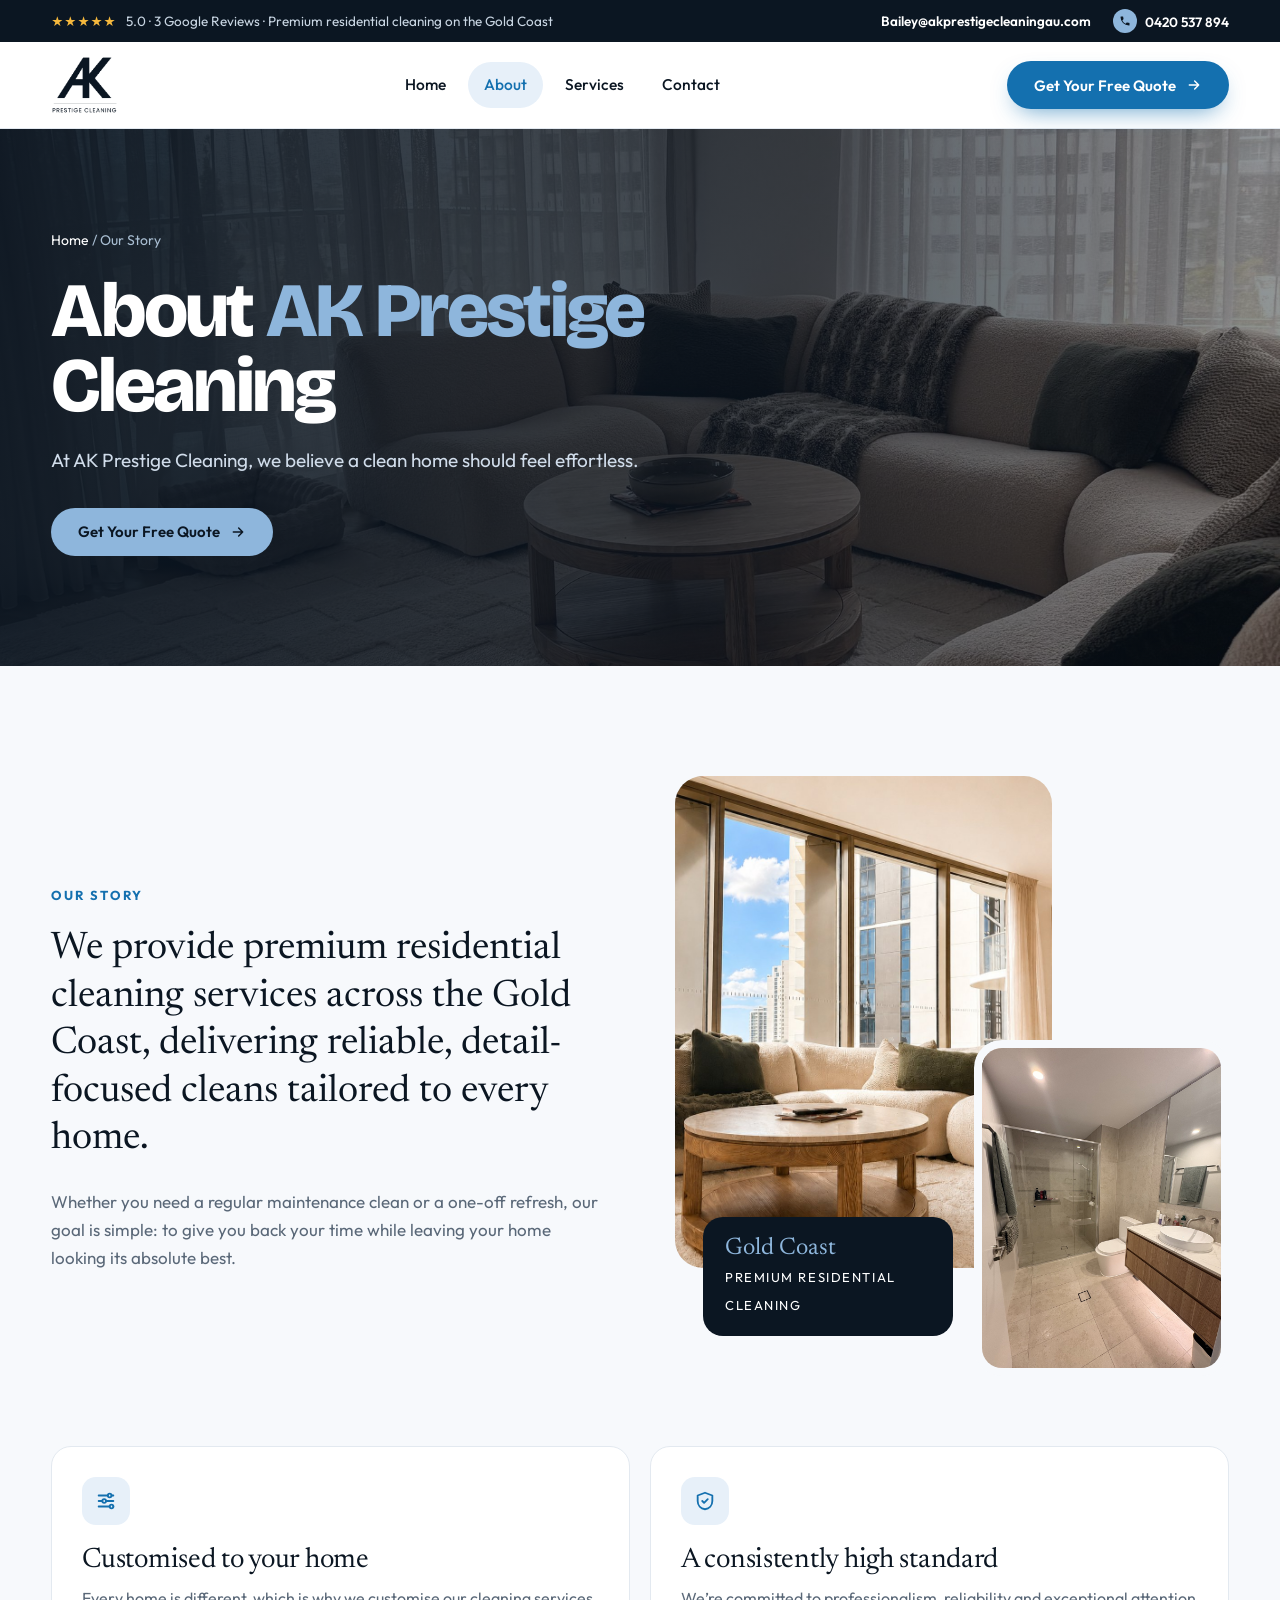
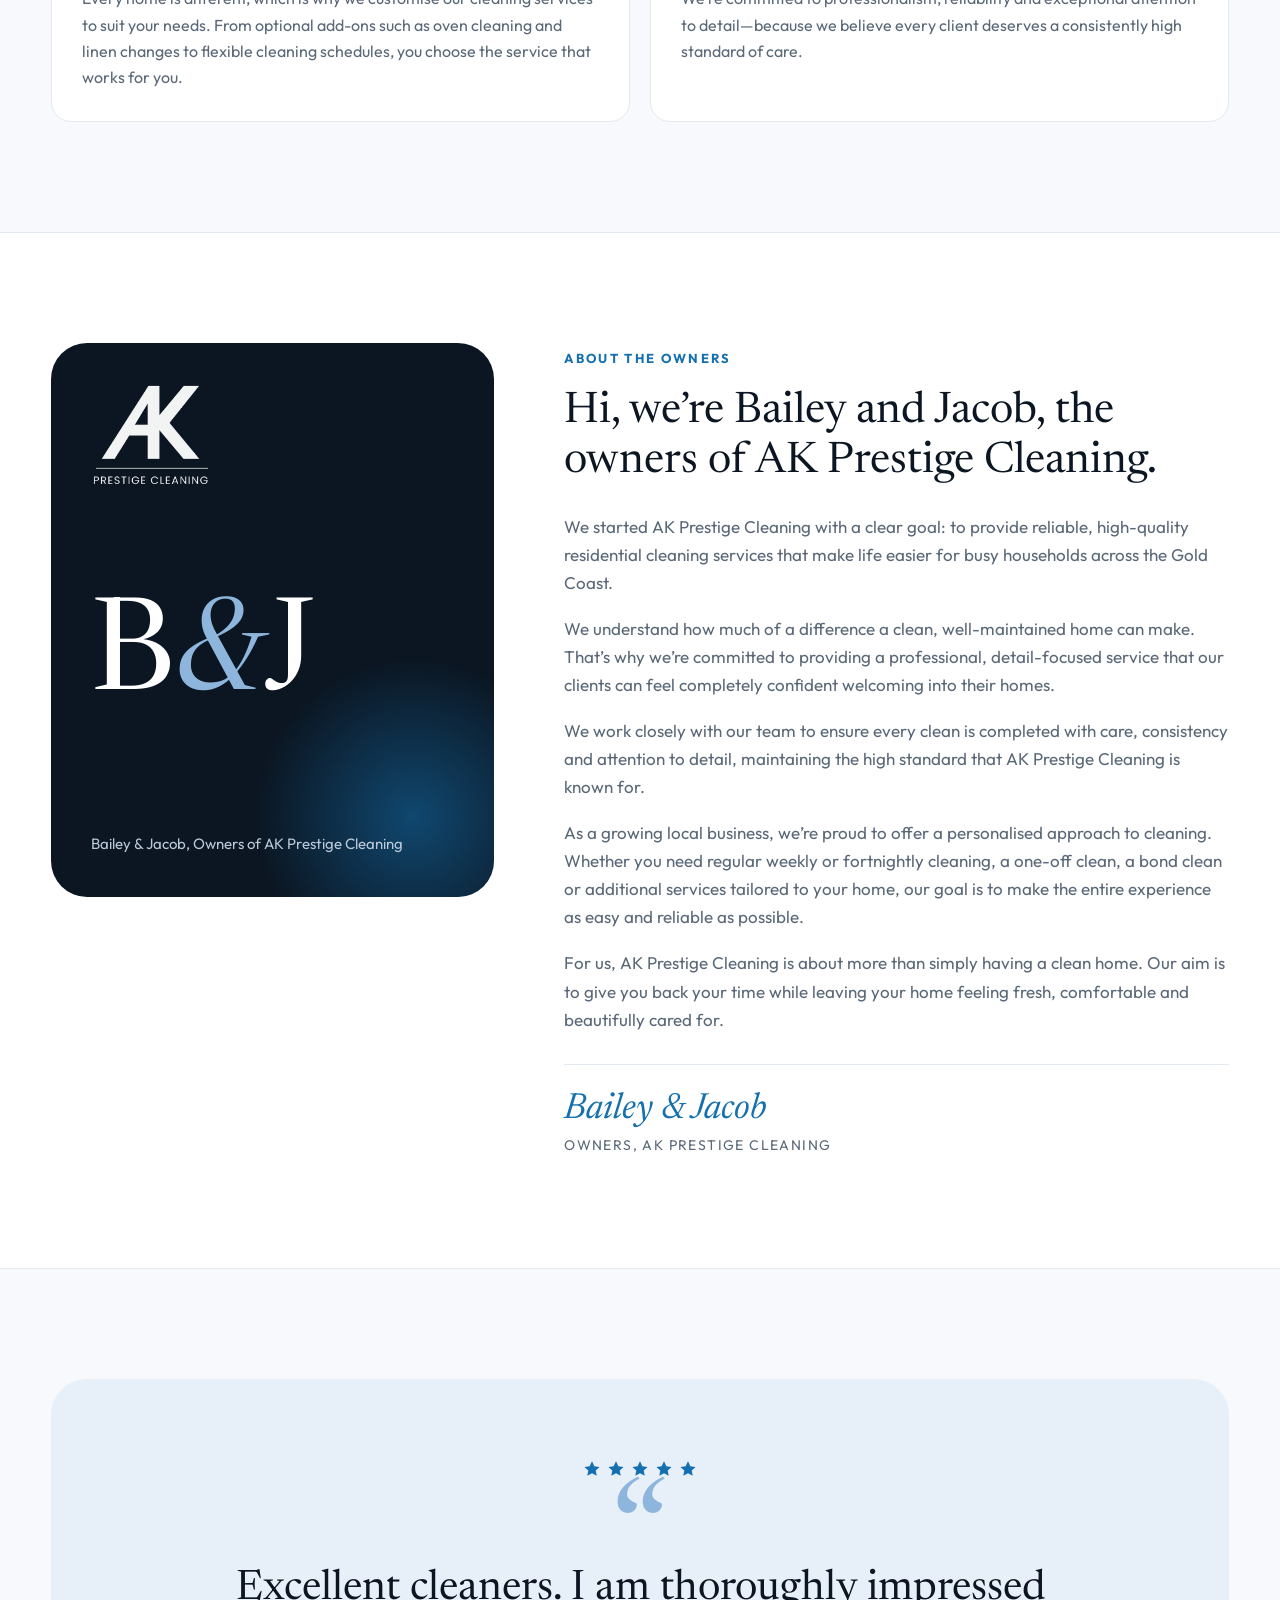
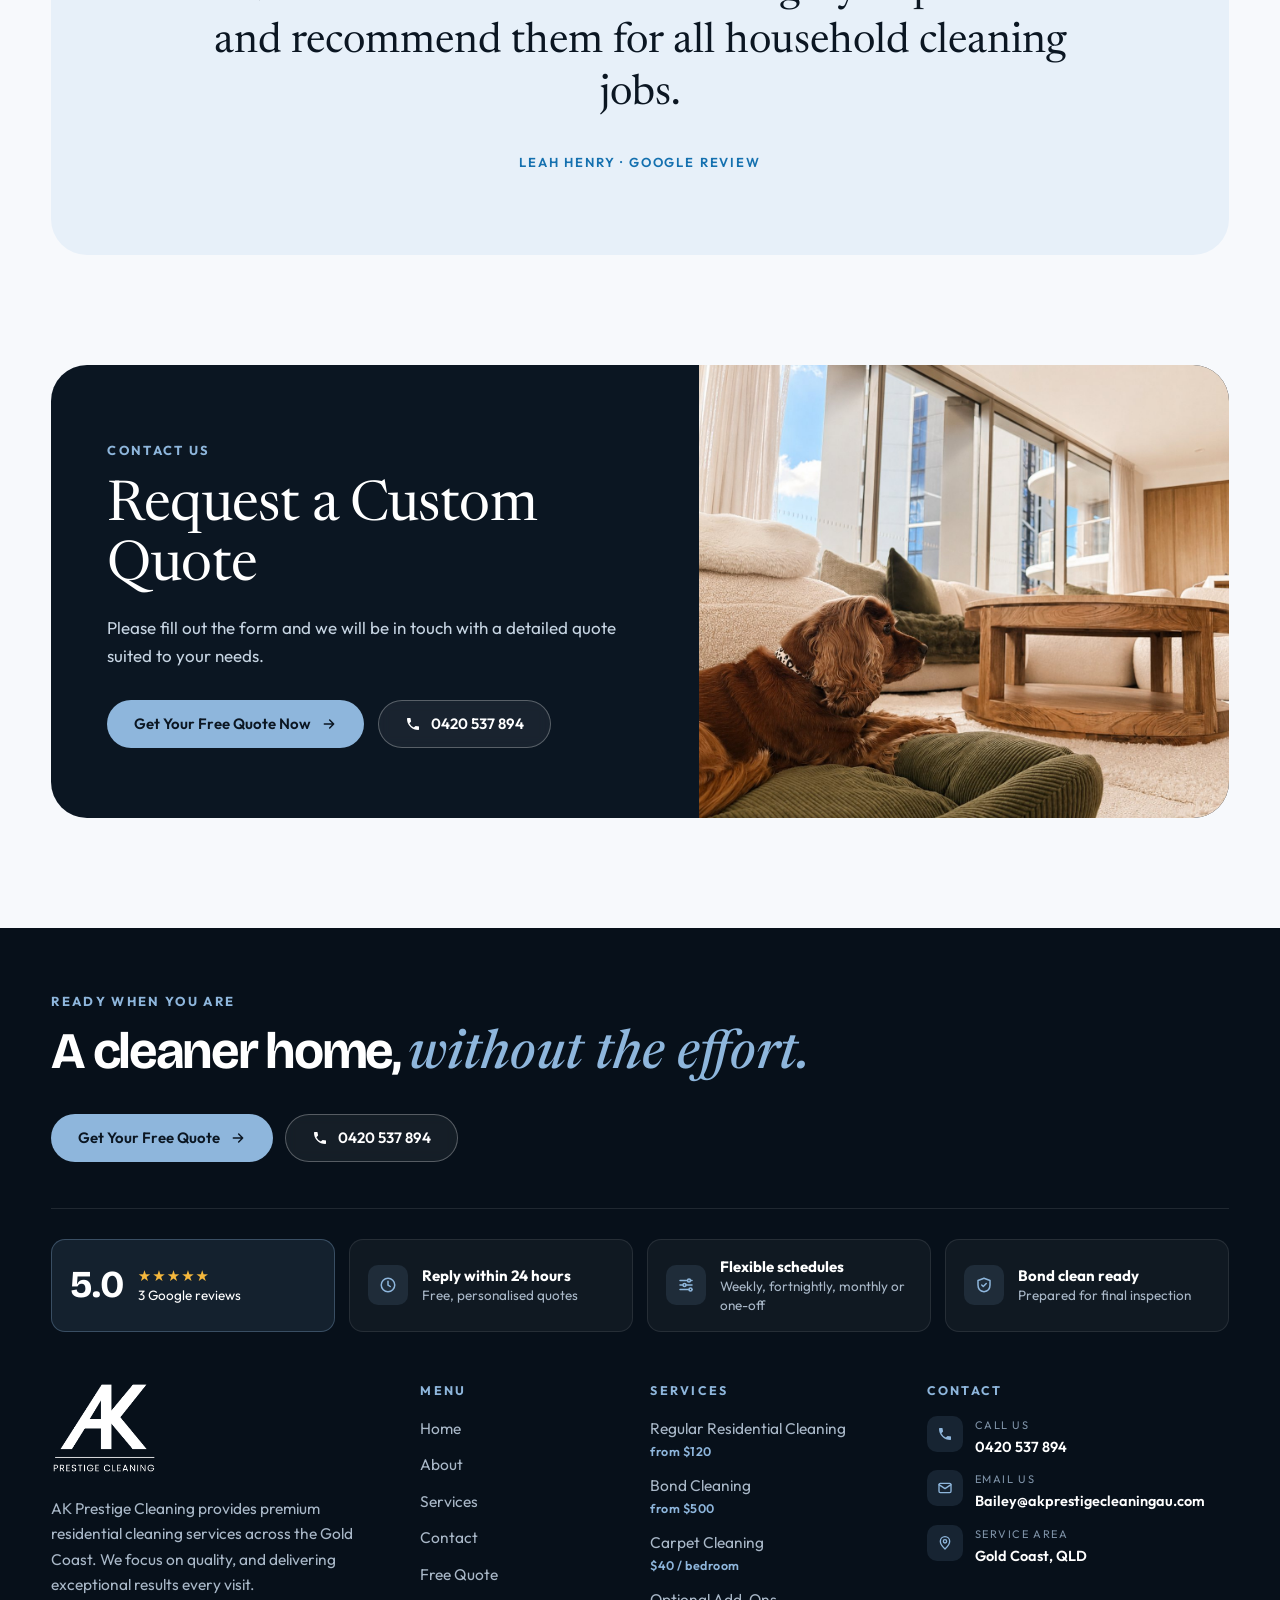
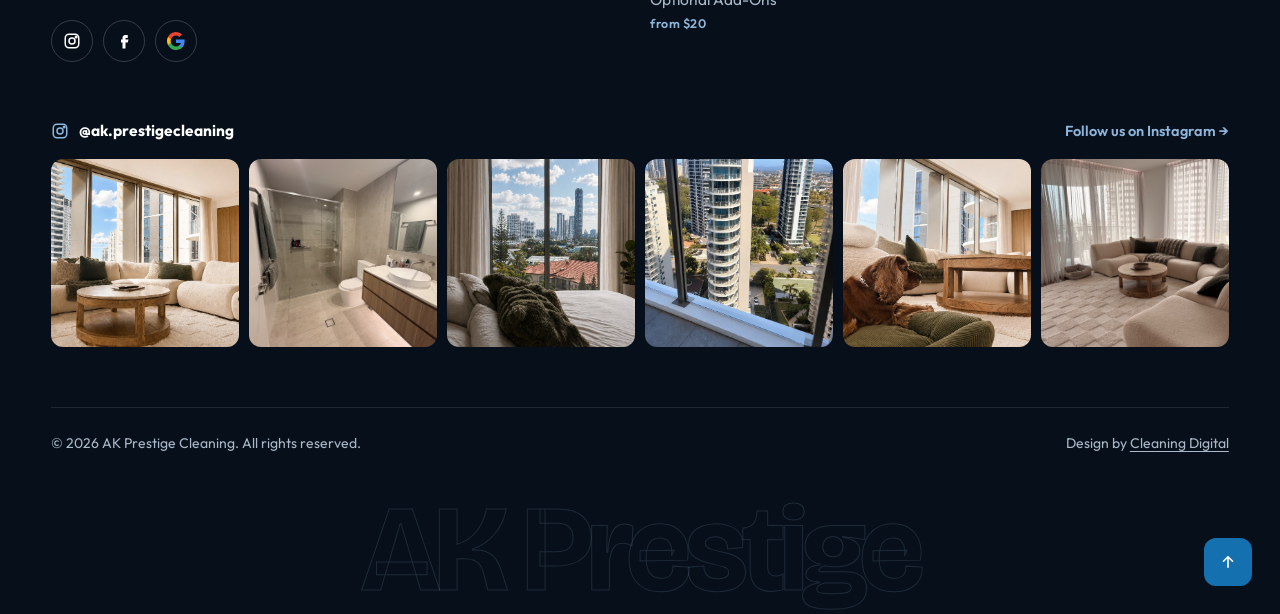
==== commit 629f59ea: "New pricing layout (regular/bond toggle, price cards, add-on tickets) and busier footer Co-Authored-" ====
--- a/about.html
+++ b/about.html
@@ -70,26 +70,41 @@
   <div class="ctas"><a href="quote.html" class="btn btn-sky">Get Your Free Quote Now <svg viewBox="0 0 24 24" fill="none" stroke="currentColor" stroke-width="2.2" stroke-linecap="round" stroke-linejoin="round"><path d="M5 12h14M13 6l6 6-6 6"/></svg></a><a href="tel:0420537894" class="btn btn-ghost-dark"><svg viewBox="0 0 24 24" fill="currentColor"><path d="M6.6 10.8a15.1 15.1 0 0 0 6.6 6.6l2.2-2.2a1 1 0 0 1 1-.25 11.4 11.4 0 0 0 3.6.57 1 1 0 0 1 1 1V20a1 1 0 0 1-1 1A17 17 0 0 1 3 4a1 1 0 0 1 1-1h3.5a1 1 0 0 1 1 1c0 1.25.2 2.45.57 3.57a1 1 0 0 1-.25 1z"/></svg> 0420 537 894</a></div></div>
   <div class="p"><img src="images/result-lounge-dog.jpg" alt="" loading="lazy"></div>
 </div></div></section>
-<footer class="site-footer"><div class="wrap">
-  <div class="fgrid4">
-    <div>
-      <img class="flogo" src="images/logo-white.png" alt="AK Prestige Cleaning" width="106" height="92">
-      <p>AK Prestige Cleaning provides premium residential cleaning services across the Gold Coast. We focus on quality, and delivering exceptional results every visit.</p>
-      <div class="socials" style="margin-top:22px"><a href="https://www.instagram.com/ak.prestigecleaning/" target="_blank" rel="noopener" aria-label="Instagram"><svg viewBox="0 0 24 24" fill="none" stroke="currentColor" stroke-width="2"><rect x="3" y="3" width="18" height="18" rx="5"/><circle cx="12" cy="12" r="4"/><circle cx="17.5" cy="6.5" r="1" fill="currentColor"/></svg></a><a href="https://www.facebook.com/profile.php?id=61590385779360" target="_blank" rel="noopener" aria-label="Facebook"><svg viewBox="0 0 24 24" fill="currentColor"><path d="M14 8h3V4h-3a4 4 0 0 0-4 4v2H8v4h2v8h4v-8h3l1-4h-4V8.5a.5.5 0 0 1 .5-.5z"/></svg></a></div>
+<footer class="site-footer">
+  <div class="wrap">
+    <div class="f-cta">
+      <div><span class="eyebrow on-dark">Ready when you are</span><h2>A cleaner home, <em>without the effort.</em></h2></div>
+      <div class="f-cta-r"><a href="quote.html" class="btn btn-sky">Get Your Free Quote <svg viewBox="0 0 24 24" fill="none" stroke="currentColor" stroke-width="2.2" stroke-linecap="round" stroke-linejoin="round"><path d="M5 12h14M13 6l6 6-6 6"/></svg></a><a href="tel:0420537894" class="btn btn-ghost-dark"><svg viewBox="0 0 24 24" fill="currentColor"><path d="M6.6 10.8a15.1 15.1 0 0 0 6.6 6.6l2.2-2.2a1 1 0 0 1 1-.25 11.4 11.4 0 0 0 3.6.57 1 1 0 0 1 1 1V20a1 1 0 0 1-1 1A17 17 0 0 1 3 4a1 1 0 0 1 1-1h3.5a1 1 0 0 1 1 1c0 1.25.2 2.45.57 3.57a1 1 0 0 1-.25 1z"/></svg> 0420 537 894</a></div>
     </div>
-    <div><h4>Menu</h4><ul><li><a href="index.html">Home</a></li><li><a href="about.html">About</a></li><li><a href="services.html">Services</a></li><li><a href="contact.html">Contact</a></li></ul></div>
-    <div><h4>Services</h4><ul>
-      <li><a href="services.html#residential">Regular Residential Cleaning</a></li>
-      <li><a href="services.html#bond">Bond Cleaning</a></li>
-      <li><a href="services.html#carpet">Carpet Cleaning</a></li>
-      <li><a href="services.html#addons">Optional Add-Ons</a></li></ul></div>
-    <div><h4>Contact</h4><ul class="fcontact">
-      <li><span class="ic"><svg viewBox="0 0 24 24" fill="currentColor"><path d="M6.6 10.8a15.1 15.1 0 0 0 6.6 6.6l2.2-2.2a1 1 0 0 1 1-.25 11.4 11.4 0 0 0 3.6.57 1 1 0 0 1 1 1V20a1 1 0 0 1-1 1A17 17 0 0 1 3 4a1 1 0 0 1 1-1h3.5a1 1 0 0 1 1 1c0 1.25.2 2.45.57 3.57a1 1 0 0 1-.25 1z"/></svg></span><div><small>Call us</small><b><a href="tel:0420537894">0420 537 894</a></b></div></li>
-      <li><span class="ic"><svg viewBox="0 0 24 24" fill="none" stroke="currentColor" stroke-width="2" stroke-linecap="round" stroke-linejoin="round"><rect x="3" y="5" width="18" height="14" rx="2"/><path d="m3 7 9 6 9-6"/></svg></span><div><small>Email us</small><b><a href="mailto:Bailey@akprestigecleaningau.com">Bailey@akprestigecleaningau.com</a></b></div></li>
-      <li><span class="ic"><svg viewBox="0 0 24 24" fill="none" stroke="currentColor" stroke-width="2" stroke-linecap="round" stroke-linejoin="round"><path d="M12 21s-7-6.2-7-11.5a7 7 0 0 1 14 0C19 14.8 12 21 12 21z"/><circle cx="12" cy="9.5" r="2.5"/></svg></span><div><small>Service area</small><b>Gold Coast</b></div></li></ul></div>
+    <div class="f-badges">
+      <a class="fb g" href="https://www.google.com/maps/search/AK+Prestige+Cleaning+Gold+Coast" target="_blank" rel="noopener"><b>5.0</b><span><em class="st">★★★★★</em>3 Google reviews</span></a>
+      <div class="fb"><span class="fi"><svg viewBox="0 0 24 24" fill="none" stroke="currentColor" stroke-width="2" stroke-linecap="round"><circle cx="12" cy="12" r="9"/><path d="M12 7v5l3 2"/></svg></span><span><strong>Reply within 24 hours</strong>Free, personalised quotes</span></div>
+      <div class="fb"><span class="fi"><svg viewBox="0 0 24 24" fill="none" stroke="currentColor" stroke-width="2" stroke-linecap="round"><path d="M4 6h10M18 6h2M4 12h4M12 12h8M4 18h12M20 18h0"/><circle cx="16" cy="6" r="2"/><circle cx="10" cy="12" r="2"/><circle cx="18" cy="18" r="2"/></svg></span><span><strong>Flexible schedules</strong>Weekly, fortnightly, monthly or one-off</span></div>
+      <div class="fb"><span class="fi"><svg viewBox="0 0 24 24" fill="none" stroke="currentColor" stroke-width="2" stroke-linecap="round" stroke-linejoin="round"><path d="M12 3 4 6v6c0 5 3.4 8.4 8 9 4.6-.6 8-4 8-9V6z"/><path d="m9 12 2 2 4-4"/></svg></span><span><strong>Bond clean ready</strong>Prepared for final inspection</span></div>
+    </div>
+    <div class="fgrid4">
+      <div>
+        <img class="flogo" src="images/logo-white.png" alt="AK Prestige Cleaning" width="106" height="92">
+        <p>AK Prestige Cleaning provides premium residential cleaning services across the Gold Coast. We focus on quality, and delivering exceptional results every visit.</p>
+        <div class="socials" style="margin-top:22px"><a href="https://www.instagram.com/ak.prestigecleaning/" target="_blank" rel="noopener" aria-label="Instagram"><svg viewBox="0 0 24 24" fill="none" stroke="currentColor" stroke-width="2"><rect x="3" y="3" width="18" height="18" rx="5"/><circle cx="12" cy="12" r="4"/><circle cx="17.5" cy="6.5" r="1" fill="currentColor"/></svg></a><a href="https://www.facebook.com/profile.php?id=61590385779360" target="_blank" rel="noopener" aria-label="Facebook"><svg viewBox="0 0 24 24" fill="currentColor"><path d="M14 8h3V4h-3a4 4 0 0 0-4 4v2H8v4h2v8h4v-8h3l1-4h-4V8.5a.5.5 0 0 1 .5-.5z"/></svg></a><a href="https://www.google.com/maps/search/AK+Prestige+Cleaning+Gold+Coast" target="_blank" rel="noopener" aria-label="Google reviews"><svg viewBox="0 0 24 24" width="18" height="18"><path fill="#4285F4" d="M23.5 12.3c0-.8-.1-1.6-.2-2.3H12v4.5h6.5a5.6 5.6 0 0 1-2.4 3.6v3h3.9c2.2-2.1 3.5-5.1 3.5-8.8z"/><path fill="#34A853" d="M12 24c3.2 0 6-1.1 8-2.9l-3.9-3c-1.1.7-2.5 1.2-4.1 1.2-3.1 0-5.8-2.1-6.7-5H1.3v3.1A12 12 0 0 0 12 24z"/><path fill="#FBBC05" d="M5.3 14.3a7.2 7.2 0 0 1 0-4.6V6.6H1.3a12 12 0 0 0 0 10.8z"/><path fill="#EA4335" d="M12 4.8c1.8 0 3.3.6 4.6 1.8l3.4-3.4A12 12 0 0 0 1.3 6.6l4 3.1c.9-2.9 3.6-4.9 6.7-4.9z"/></svg></a></div>
+      </div>
+      <div><h4>Menu</h4><ul><li><a href="index.html">Home</a></li><li><a href="about.html">About</a></li><li><a href="services.html">Services</a></li><li><a href="contact.html">Contact</a></li><li><a href="quote.html">Free Quote</a></li></ul></div>
+      <div><h4>Services</h4><ul class="f-prices">
+        <li><a href="services.html#residential">Regular Residential Cleaning</a><span>from $120</span></li>
+        <li><a href="services.html#bond">Bond Cleaning</a><span>from $500</span></li>
+        <li><a href="services.html#carpet">Carpet Cleaning</a><span>$40 / bedroom</span></li>
+        <li><a href="services.html#addons">Optional Add-Ons</a><span>from $20</span></li></ul></div>
+      <div><h4>Contact</h4><ul class="fcontact">
+        <li><span class="ic"><svg viewBox="0 0 24 24" fill="currentColor"><path d="M6.6 10.8a15.1 15.1 0 0 0 6.6 6.6l2.2-2.2a1 1 0 0 1 1-.25 11.4 11.4 0 0 0 3.6.57 1 1 0 0 1 1 1V20a1 1 0 0 1-1 1A17 17 0 0 1 3 4a1 1 0 0 1 1-1h3.5a1 1 0 0 1 1 1c0 1.25.2 2.45.57 3.57a1 1 0 0 1-.25 1z"/></svg></span><div><small>Call us</small><b><a href="tel:0420537894">0420 537 894</a></b></div></li>
+        <li><span class="ic"><svg viewBox="0 0 24 24" fill="none" stroke="currentColor" stroke-width="2" stroke-linecap="round" stroke-linejoin="round"><rect x="3" y="5" width="18" height="14" rx="2"/><path d="m3 7 9 6 9-6"/></svg></span><div><small>Email us</small><b><a href="mailto:Bailey@akprestigecleaningau.com">Bailey@akprestigecleaningau.com</a></b></div></li>
+        <li><span class="ic"><svg viewBox="0 0 24 24" fill="none" stroke="currentColor" stroke-width="2" stroke-linecap="round" stroke-linejoin="round"><path d="M12 21s-7-6.2-7-11.5a7 7 0 0 1 14 0C19 14.8 12 21 12 21z"/><circle cx="12" cy="9.5" r="2.5"/></svg></span><div><small>Service area</small><b>Gold Coast, QLD</b></div></li></ul></div>
+    </div>
+    <div class="f-insta"><div class="fi-h"><span><svg viewBox="0 0 24 24" fill="none" stroke="currentColor" stroke-width="2"><rect x="3" y="3" width="18" height="18" rx="5"/><circle cx="12" cy="12" r="4"/><circle cx="17.5" cy="6.5" r="1" fill="currentColor"/></svg> @ak.prestigecleaning</span><a href="https://www.instagram.com/ak.prestigecleaning/" target="_blank" rel="noopener">Follow us on Instagram &rarr;</a></div><div class="fi-grid"><a href="https://www.instagram.com/ak.prestigecleaning/" target="_blank" rel="noopener" aria-label="AK Prestige Cleaning on Instagram"><img src="images/hero-lounge.jpg" alt="" loading="lazy"><span><svg viewBox="0 0 24 24" fill="none" stroke="currentColor" stroke-width="2"><rect x="3" y="3" width="18" height="18" rx="5"/><circle cx="12" cy="12" r="4"/><circle cx="17.5" cy="6.5" r="1" fill="currentColor"/></svg></span></a><a href="https://www.instagram.com/ak.prestigecleaning/" target="_blank" rel="noopener" aria-label="AK Prestige Cleaning on Instagram"><img src="images/about-2.jpg" alt="" loading="lazy"><span><svg viewBox="0 0 24 24" fill="none" stroke="currentColor" stroke-width="2"><rect x="3" y="3" width="18" height="18" rx="5"/><circle cx="12" cy="12" r="4"/><circle cx="17.5" cy="6.5" r="1" fill="currentColor"/></svg></span></a><a href="https://www.instagram.com/ak.prestigecleaning/" target="_blank" rel="noopener" aria-label="AK Prestige Cleaning on Instagram"><img src="images/bedroom.jpg" alt="" loading="lazy"><span><svg viewBox="0 0 24 24" fill="none" stroke="currentColor" stroke-width="2"><rect x="3" y="3" width="18" height="18" rx="5"/><circle cx="12" cy="12" r="4"/><circle cx="17.5" cy="6.5" r="1" fill="currentColor"/></svg></span></a><a href="https://www.instagram.com/ak.prestigecleaning/" target="_blank" rel="noopener" aria-label="AK Prestige Cleaning on Instagram"><img src="images/after.jpg" alt="" loading="lazy"><span><svg viewBox="0 0 24 24" fill="none" stroke="currentColor" stroke-width="2"><rect x="3" y="3" width="18" height="18" rx="5"/><circle cx="12" cy="12" r="4"/><circle cx="17.5" cy="6.5" r="1" fill="currentColor"/></svg></span></a><a href="https://www.instagram.com/ak.prestigecleaning/" target="_blank" rel="noopener" aria-label="AK Prestige Cleaning on Instagram"><img src="images/result-lounge-dog.jpg" alt="" loading="lazy"><span><svg viewBox="0 0 24 24" fill="none" stroke="currentColor" stroke-width="2"><rect x="3" y="3" width="18" height="18" rx="5"/><circle cx="12" cy="12" r="4"/><circle cx="17.5" cy="6.5" r="1" fill="currentColor"/></svg></span></a><a href="https://www.instagram.com/ak.prestigecleaning/" target="_blank" rel="noopener" aria-label="AK Prestige Cleaning on Instagram"><img src="images/about-1.jpg" alt="" loading="lazy"><span><svg viewBox="0 0 24 24" fill="none" stroke="currentColor" stroke-width="2"><rect x="3" y="3" width="18" height="18" rx="5"/><circle cx="12" cy="12" r="4"/><circle cx="17.5" cy="6.5" r="1" fill="currentColor"/></svg></span></a></div></div>
+    <div class="fbottom"><span>&copy; <span id="yr">2026</span> AK Prestige Cleaning. All rights reserved.</span><span>Design by <a href="https://cleanningdigital.com" target="_blank" rel="noopener">Cleaning Digital</a></span></div>
   </div>
-  <div class="fbottom"><span>&copy; <span id="yr">2026</span> AK Prestige Cleaning. All rights reserved.</span><span>Design by <a href="https://cleanningdigital.com" target="_blank" rel="noopener">Cleaning Digital</a></span></div>
-</div></footer>
+  <div class="f-word" aria-hidden="true">AK Prestige</div>
+  <button class="totop" aria-label="Back to top" onclick="window.scrollTo({top:0,behavior:'smooth'})"><svg viewBox="0 0 24 24" fill="none" stroke="currentColor" stroke-width="2.2" stroke-linecap="round" stroke-linejoin="round"><path d="M5 12h14M13 6l6 6-6 6"/></svg></button>
+</footer>
 <div class="rtoast" id="rtoast" role="status" aria-live="polite" hidden>
   <button class="rt-x" aria-label="Close review">&times;</button>
   <div class="rt-top"><span class="rt-av"></span><div><b class="rt-name"></b><small><span class="st">★★★★★</span> <span class="rt-when"></span></small></div><span class="rt-g"><svg viewBox="0 0 24 24" width="18" height="18"><path fill="#4285F4" d="M23.5 12.3c0-.8-.1-1.6-.2-2.3H12v4.5h6.5a5.6 5.6 0 0 1-2.4 3.6v3h3.9c2.2-2.1 3.5-5.1 3.5-8.8z"/><path fill="#34A853" d="M12 24c3.2 0 6-1.1 8-2.9l-3.9-3c-1.1.7-2.5 1.2-4.1 1.2-3.1 0-5.8-2.1-6.7-5H1.3v3.1A12 12 0 0 0 12 24z"/><path fill="#FBBC05" d="M5.3 14.3a7.2 7.2 0 0 1 0-4.6V6.6H1.3a12 12 0 0 0 0 10.8z"/><path fill="#EA4335" d="M12 4.8c1.8 0 3.3.6 4.6 1.8l3.4-3.4A12 12 0 0 0 1.3 6.6l4 3.1c.9-2.9 3.6-4.9 6.7-4.9z"/></svg></span></div>
--- a/assets/css/style.css
+++ b/assets/css/style.css
@@ -675,3 +675,94 @@
   .qrow{flex-wrap:wrap}
 }
 .hero .qcard .fnote{font-size:13.5px}.hero .qcard .sub{font-size:14px}
+/* compact 3-up before/after */
+.ba-grid.three{grid-template-columns:repeat(3,1fr);gap:18px}
+.ba-grid.three .bapair{aspect-ratio:4/3}
+.ba-grid.three .bainfo{padding:16px 18px 18px;gap:12px}
+.ba-grid.three .baok{width:28px;height:28px;margin-top:1px}
+.ba-grid.three .baok svg{width:13px;height:13px}
+.ba-grid.three .bainfo h3{font-size:20px}
+.ba-grid.three .bainfo p{font-size:14.5px;margin-top:3px}
+.ba-grid.three .bapair figcaption{font-size:10px;padding:5px 10px}
+.ba-foot{display:flex;justify-content:center;align-items:center;gap:20px;flex-wrap:wrap;margin-top:34px}
+.ba-foot p{font-weight:600;color:var(--ink)}
+@media (max-width:820px){.ba-grid.three{grid-template-columns:1fr}}
+
+/* pricing v2 */
+.pricing2{background:linear-gradient(180deg,var(--paper) 0%,#eaf2fa 100%)}
+.p2-head{display:flex;justify-content:space-between;align-items:end;gap:30px;flex-wrap:wrap;margin-bottom:40px}
+.p2-head h2{margin-top:14px}
+.p2-toggle{position:relative;display:inline-grid;grid-template-columns:1fr 1fr;background:#fff;border:1px solid var(--line);border-radius:12px;padding:5px}
+.p2-toggle button{position:relative;z-index:1;border:0;background:transparent;padding:13px 24px;font:700 15px var(--sans);color:var(--muted);cursor:pointer;transition:color .3s}
+.p2-toggle button.on{color:#fff}
+.p2-toggle .pill-bg{position:absolute;top:5px;bottom:5px;left:5px;width:calc(50% - 5px);border-radius:9px;background:var(--ink);transition:transform .35s cubic-bezier(.6,.1,.2,1)}
+.p2-toggle.bond .pill-bg{transform:translateX(100%)}
+.p2-grid{display:grid;grid-template-columns:repeat(4,1fr);gap:18px}
+.p2card{position:relative;background:#fff;border:1px solid var(--line);border-radius:16px;padding:26px 24px 22px;display:flex;flex-direction:column;overflow:hidden;transition:transform .3s,box-shadow .3s,border-color .3s}
+.p2card::after{content:"";position:absolute;left:0;right:0;bottom:0;height:4px;background:linear-gradient(90deg,var(--blue),var(--sky));transform:scaleX(0);transform-origin:left;transition:transform .4s}
+.p2card:hover{transform:translateY(-6px);box-shadow:var(--shadow);border-color:var(--sky)}
+.p2card:hover::after{transform:scaleX(1)}
+.p2-ic{display:flex;gap:14px;margin-bottom:26px;min-height:26px}
+.p2-ic span{display:flex;gap:4px}
+.p2-ic i{width:26px;height:26px;border-radius:7px;background:var(--mist);color:var(--blue);display:grid;place-items:center}
+.p2-ic span+span i{background:#eef1f4;color:var(--ink)}
+.p2-ic svg{width:15px;height:15px}
+.p2card h3{font-family:var(--sans);font-weight:700;font-size:17px;color:var(--ink)}
+.p2-from{margin-top:18px;font-size:11.5px;font-weight:700;letter-spacing:.18em;text-transform:uppercase;color:var(--muted)}
+.p2-amt{font-family:var(--display);font-weight:700;font-size:58px;line-height:1;letter-spacing:-.04em;color:var(--ink);margin:4px 0 24px;transition:opacity .2s}
+.p2-amt.flip{opacity:0}
+.p2-cta{margin-top:auto;display:flex;justify-content:space-between;align-items:center;padding-top:16px;border-top:1px dashed var(--line);font-weight:700;font-size:14.5px;color:var(--blue)}
+.p2-cta svg{width:16px;height:16px;transition:transform .3s}
+.p2card:hover .p2-cta svg{transform:translateX(4px)}
+.p2-extra{display:flex;align-items:center;gap:20px;flex-wrap:wrap;margin-top:18px;padding:16px 16px 16px 24px;background:var(--ink);border-radius:14px;color:#c7d5e3}
+.p2-extra span{display:flex;gap:10px;align-items:center;font-weight:600}
+.p2-extra span svg{width:20px;height:20px;color:var(--sky)}
+.p2-extra b{font-family:var(--display);font-weight:700;font-size:24px;color:#fff;margin-right:auto}
+.p2-add{margin-top:44px}
+.p2-add h3{font-family:var(--serif);font-weight:600;font-size:32px;color:var(--ink);margin-bottom:18px}
+.tickets{display:flex;flex-wrap:wrap;gap:12px}
+.ticket{position:relative;display:flex;align-items:center;gap:16px;background:#fff;border:1px solid var(--line);border-radius:12px;padding:14px 18px;font-weight:600;color:var(--ink);font-size:15px}
+.ticket b{font-family:var(--display);font-weight:700;color:var(--blue);padding-left:16px;border-left:2px dashed var(--line);white-space:nowrap}
+.ticket::before,.ticket::after{content:"";position:absolute;width:12px;height:12px;border-radius:50%;background:#eef4fa;border:1px solid var(--line);top:50%;transform:translateY(-50%)}
+.ticket::before{left:-7px}.ticket::after{right:-7px}
+@media (max-width:1100px){.p2-grid{grid-template-columns:1fr 1fr}}
+@media (max-width:820px){.p2-grid{grid-template-columns:1fr}.p2-amt{font-size:48px}.p2-extra b{margin-right:0}.p2-toggle{width:100%}}
+
+
+/* busy footer */
+.site-footer{position:relative;overflow:hidden;padding-top:0}
+.f-cta{display:flex;justify-content:space-between;align-items:center;gap:30px;flex-wrap:wrap;padding:60px 0 46px;border-bottom:1px solid rgba(255,255,255,.1)}
+.f-cta h2{font-family:var(--display);font-weight:700;letter-spacing:-.045em;color:#fff;font-size:clamp(32px,4vw,52px);margin-top:12px;line-height:1.02}
+.f-cta h2 em{font-family:var(--serif);font-weight:500;color:var(--sky);letter-spacing:0;font-size:1.06em}
+.f-cta-r{display:flex;gap:12px;flex-wrap:wrap}
+.f-badges{display:grid;grid-template-columns:repeat(4,1fr);gap:14px;padding:30px 0 50px}
+.fb{display:flex;gap:14px;align-items:center;padding:16px 18px;border-radius:14px;background:rgba(255,255,255,.04);border:1px solid rgba(255,255,255,.09);color:#a9b8c8;font-size:13.5px;line-height:1.4}
+.fb.g{background:rgba(142,182,220,.1);border-color:rgba(142,182,220,.3);color:#fff}
+.fb b{font-family:var(--display);font-weight:700;font-size:38px;line-height:1;color:#fff;letter-spacing:-.03em}
+.fb em{display:block;font-style:normal;color:#F5B83D;font-size:15px}
+.fb strong{display:block;color:#fff;font-size:15px;font-weight:700}
+.fi{flex:none;width:40px;height:40px;border-radius:10px;background:rgba(142,182,220,.12);color:var(--sky);display:grid;place-items:center}
+.fi svg{width:18px;height:18px}
+.f-prices li{display:flex;flex-direction:column}
+.f-prices span{font-size:12.5px;color:var(--sky);font-weight:600;letter-spacing:.04em}
+.f-insta{margin-top:56px}
+.fi-h{display:flex;justify-content:space-between;align-items:center;gap:20px;margin-bottom:16px;flex-wrap:wrap}
+.fi-h span{display:flex;gap:10px;align-items:center;color:#fff;font-weight:700}
+.fi-h span svg{width:18px;height:18px;color:var(--sky)}
+.fi-h a{color:var(--sky);font-weight:600;font-size:14.5px}
+.fi-grid{display:grid;grid-template-columns:repeat(6,1fr);gap:10px}
+.fi-grid a{position:relative;aspect-ratio:1;border-radius:12px;overflow:hidden;display:block}
+.fi-grid img{width:100%;height:100%;object-fit:cover;transition:transform .6s,filter .3s;filter:saturate(.9)}
+.fi-grid a span{position:absolute;inset:0;display:grid;place-items:center;background:rgba(20,112,175,.55);color:#fff;opacity:0;transition:opacity .3s}
+.fi-grid a span svg{width:26px;height:26px}
+.fi-grid a:hover img{transform:scale(1.08)}
+.fi-grid a:hover span{opacity:1}
+.fbottom{position:relative;z-index:1}
+.f-word{font-family:var(--display);font-weight:800;font-size:clamp(70px,15vw,230px);letter-spacing:-.06em;line-height:.8;color:transparent;-webkit-text-stroke:1px rgba(142,182,220,.16);text-align:center;white-space:nowrap;margin-top:30px;user-select:none;transform:translateY(12%)}
+.totop{position:absolute;right:28px;bottom:28px;width:48px;height:48px;border-radius:12px;border:0;background:var(--blue);color:#fff;cursor:pointer;display:grid;place-items:center;z-index:2}
+.totop svg{width:18px;height:18px;transform:rotate(-90deg)}
+@media (max-width:1100px){.f-badges{grid-template-columns:1fr 1fr}.fi-grid{grid-template-columns:repeat(3,1fr)}}
+@media (max-width:820px){.f-badges{grid-template-columns:1fr}.f-cta{padding-top:46px}.totop{right:16px;bottom:16px}}
+
+.f-word{font-size:9.6vw;font-weight:700;letter-spacing:-.05em;transform:translateY(16%)}
+@media (min-width:1500px){.f-word{font-size:144px}}
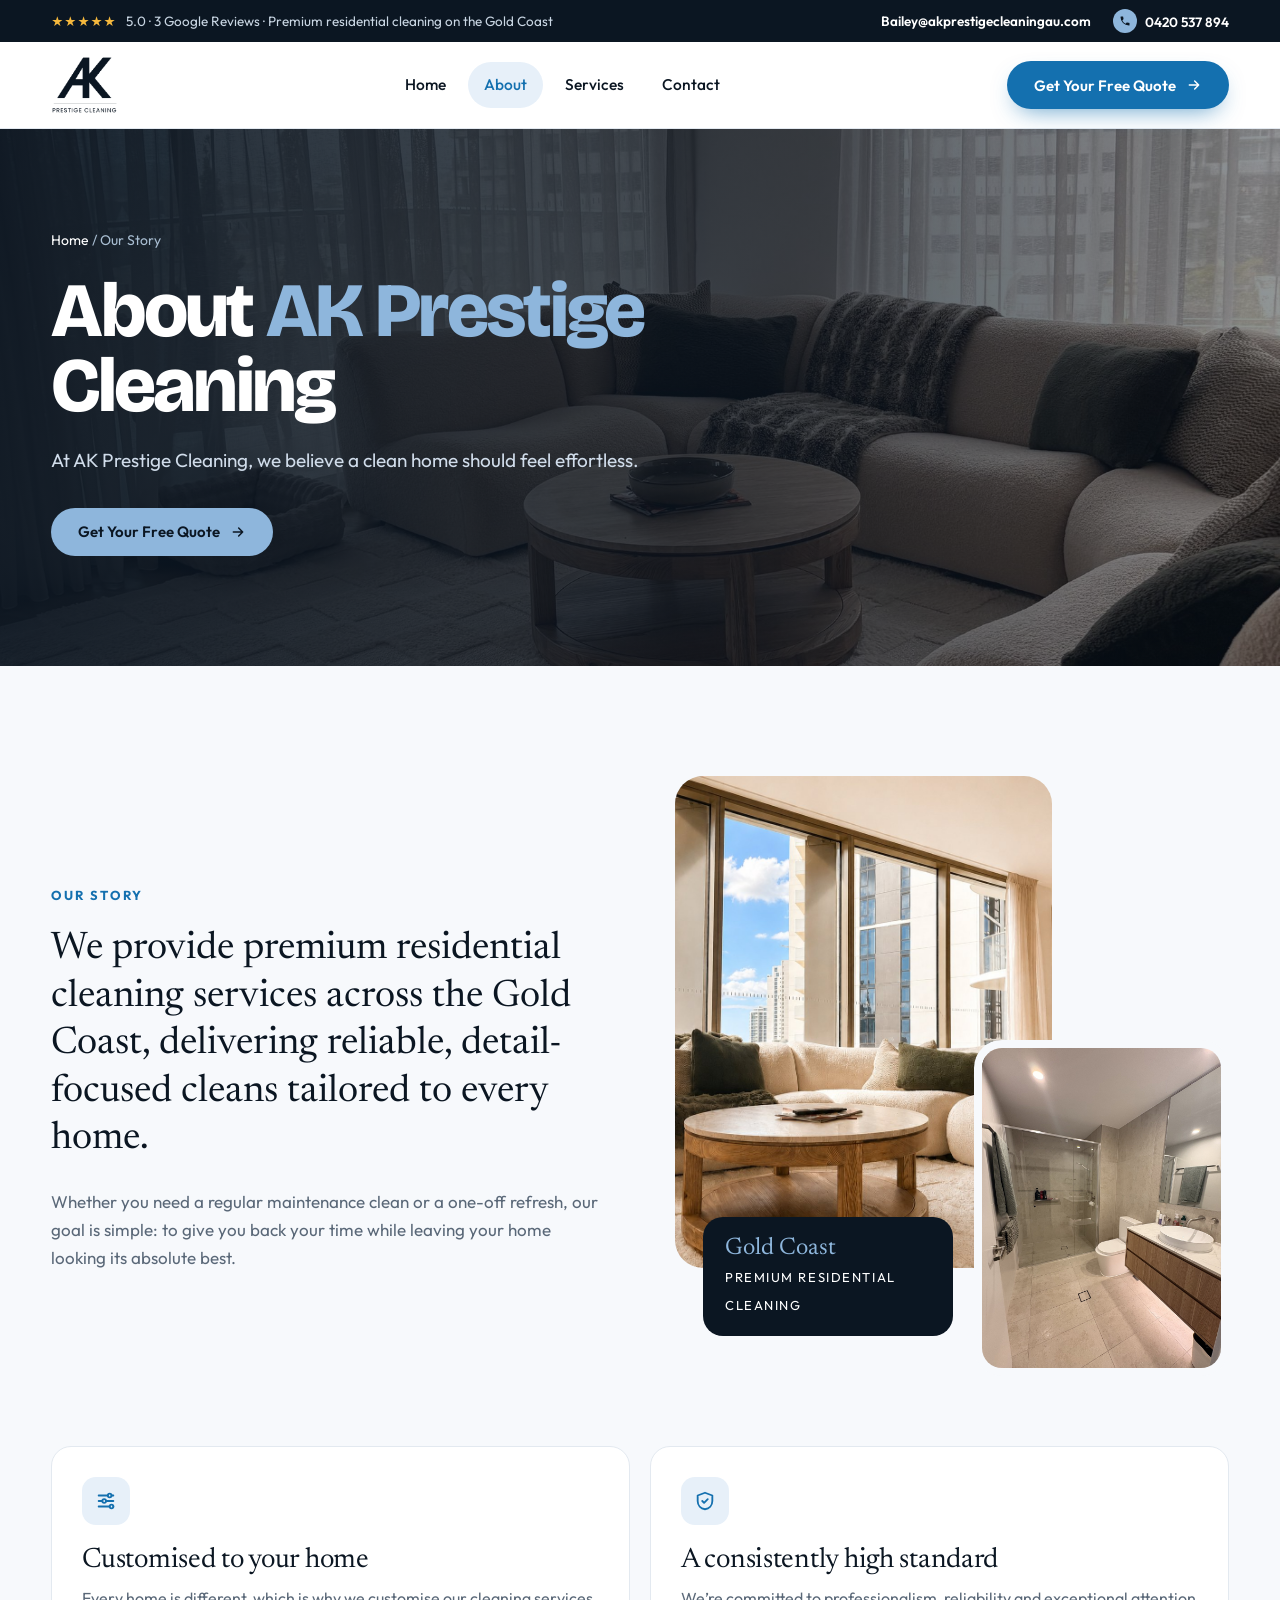
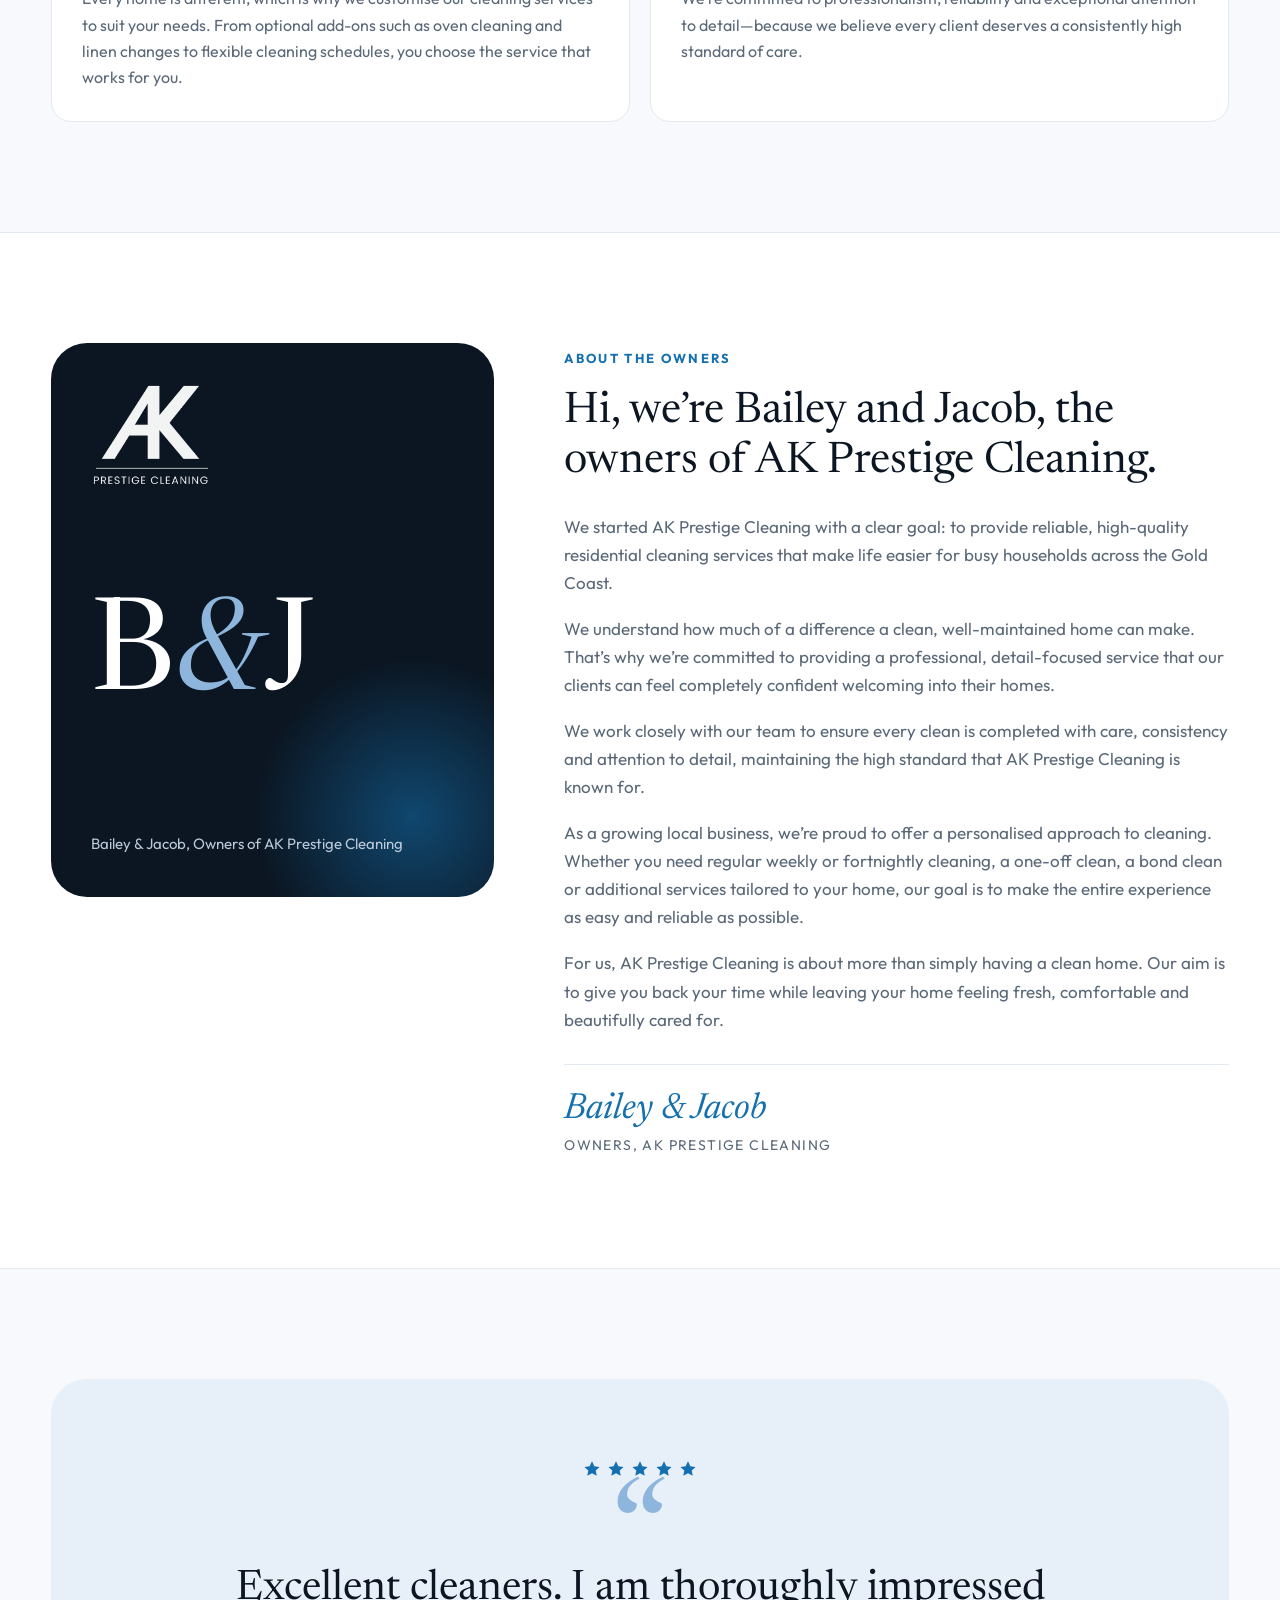
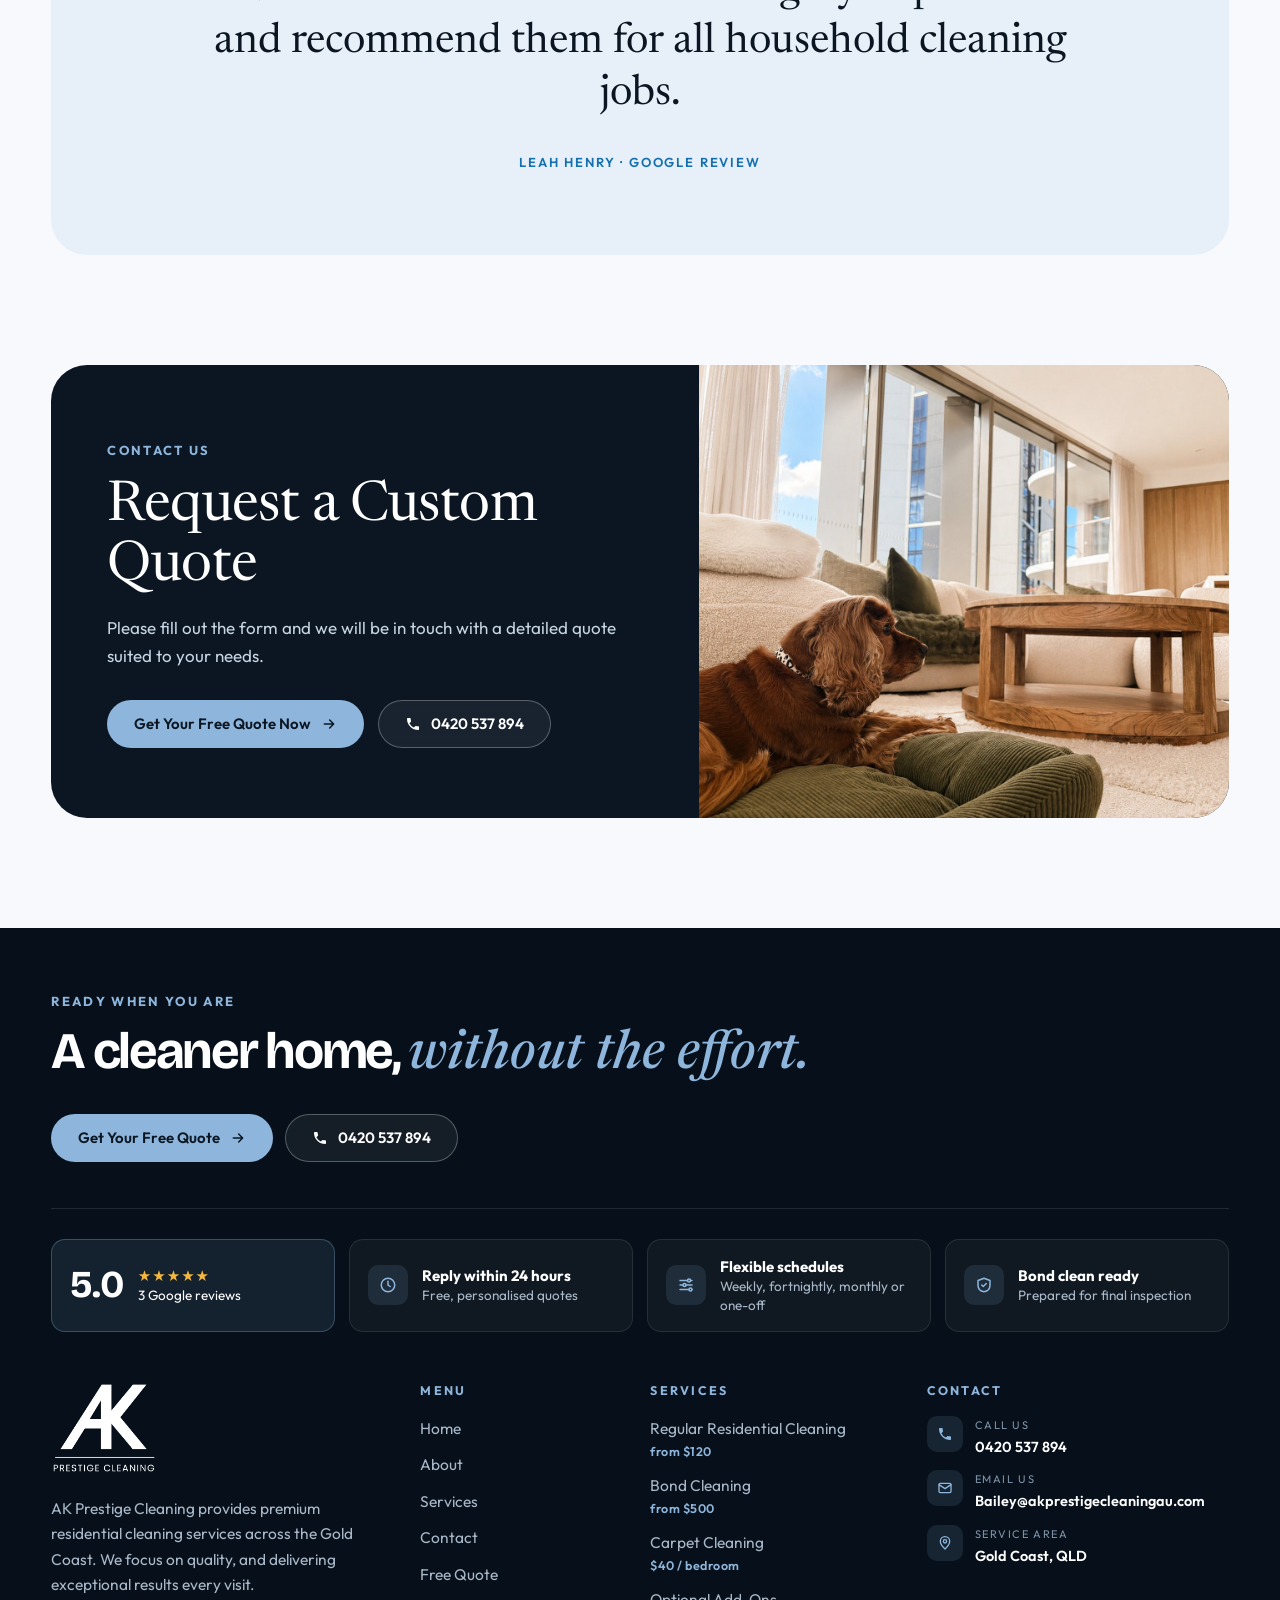
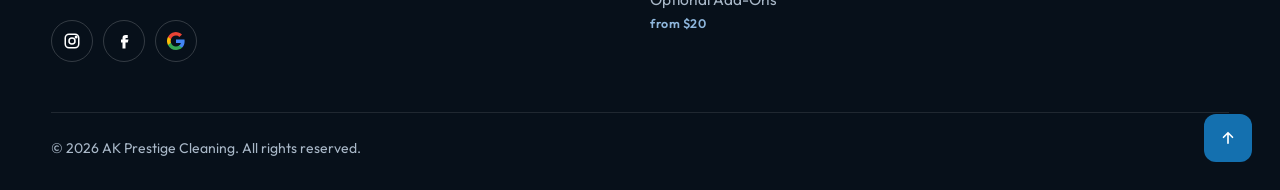
==== commit ddfe92f2: "Footer: remove Instagram photos, design credit and watermark Co-Authored-By: Claude Opus 5.5 <norepl" ====
--- a/about.html
+++ b/about.html
@@ -99,10 +99,8 @@
         <li><span class="ic"><svg viewBox="0 0 24 24" fill="none" stroke="currentColor" stroke-width="2" stroke-linecap="round" stroke-linejoin="round"><rect x="3" y="5" width="18" height="14" rx="2"/><path d="m3 7 9 6 9-6"/></svg></span><div><small>Email us</small><b><a href="mailto:Bailey@akprestigecleaningau.com">Bailey@akprestigecleaningau.com</a></b></div></li>
         <li><span class="ic"><svg viewBox="0 0 24 24" fill="none" stroke="currentColor" stroke-width="2" stroke-linecap="round" stroke-linejoin="round"><path d="M12 21s-7-6.2-7-11.5a7 7 0 0 1 14 0C19 14.8 12 21 12 21z"/><circle cx="12" cy="9.5" r="2.5"/></svg></span><div><small>Service area</small><b>Gold Coast, QLD</b></div></li></ul></div>
     </div>
-    <div class="f-insta"><div class="fi-h"><span><svg viewBox="0 0 24 24" fill="none" stroke="currentColor" stroke-width="2"><rect x="3" y="3" width="18" height="18" rx="5"/><circle cx="12" cy="12" r="4"/><circle cx="17.5" cy="6.5" r="1" fill="currentColor"/></svg> @ak.prestigecleaning</span><a href="https://www.instagram.com/ak.prestigecleaning/" target="_blank" rel="noopener">Follow us on Instagram &rarr;</a></div><div class="fi-grid"><a href="https://www.instagram.com/ak.prestigecleaning/" target="_blank" rel="noopener" aria-label="AK Prestige Cleaning on Instagram"><img src="images/hero-lounge.jpg" alt="" loading="lazy"><span><svg viewBox="0 0 24 24" fill="none" stroke="currentColor" stroke-width="2"><rect x="3" y="3" width="18" height="18" rx="5"/><circle cx="12" cy="12" r="4"/><circle cx="17.5" cy="6.5" r="1" fill="currentColor"/></svg></span></a><a href="https://www.instagram.com/ak.prestigecleaning/" target="_blank" rel="noopener" aria-label="AK Prestige Cleaning on Instagram"><img src="images/about-2.jpg" alt="" loading="lazy"><span><svg viewBox="0 0 24 24" fill="none" stroke="currentColor" stroke-width="2"><rect x="3" y="3" width="18" height="18" rx="5"/><circle cx="12" cy="12" r="4"/><circle cx="17.5" cy="6.5" r="1" fill="currentColor"/></svg></span></a><a href="https://www.instagram.com/ak.prestigecleaning/" target="_blank" rel="noopener" aria-label="AK Prestige Cleaning on Instagram"><img src="images/bedroom.jpg" alt="" loading="lazy"><span><svg viewBox="0 0 24 24" fill="none" stroke="currentColor" stroke-width="2"><rect x="3" y="3" width="18" height="18" rx="5"/><circle cx="12" cy="12" r="4"/><circle cx="17.5" cy="6.5" r="1" fill="currentColor"/></svg></span></a><a href="https://www.instagram.com/ak.prestigecleaning/" target="_blank" rel="noopener" aria-label="AK Prestige Cleaning on Instagram"><img src="images/after.jpg" alt="" loading="lazy"><span><svg viewBox="0 0 24 24" fill="none" stroke="currentColor" stroke-width="2"><rect x="3" y="3" width="18" height="18" rx="5"/><circle cx="12" cy="12" r="4"/><circle cx="17.5" cy="6.5" r="1" fill="currentColor"/></svg></span></a><a href="https://www.instagram.com/ak.prestigecleaning/" target="_blank" rel="noopener" aria-label="AK Prestige Cleaning on Instagram"><img src="images/result-lounge-dog.jpg" alt="" loading="lazy"><span><svg viewBox="0 0 24 24" fill="none" stroke="currentColor" stroke-width="2"><rect x="3" y="3" width="18" height="18" rx="5"/><circle cx="12" cy="12" r="4"/><circle cx="17.5" cy="6.5" r="1" fill="currentColor"/></svg></span></a><a href="https://www.instagram.com/ak.prestigecleaning/" target="_blank" rel="noopener" aria-label="AK Prestige Cleaning on Instagram"><img src="images/about-1.jpg" alt="" loading="lazy"><span><svg viewBox="0 0 24 24" fill="none" stroke="currentColor" stroke-width="2"><rect x="3" y="3" width="18" height="18" rx="5"/><circle cx="12" cy="12" r="4"/><circle cx="17.5" cy="6.5" r="1" fill="currentColor"/></svg></span></a></div></div>
-    <div class="fbottom"><span>&copy; <span id="yr">2026</span> AK Prestige Cleaning. All rights reserved.</span><span>Design by <a href="https://cleanningdigital.com" target="_blank" rel="noopener">Cleaning Digital</a></span></div>
+    <div class="fbottom"><span>&copy; <span id="yr">2026</span> AK Prestige Cleaning. All rights reserved.</span></div>
   </div>
-  <div class="f-word" aria-hidden="true">AK Prestige</div>
   <button class="totop" aria-label="Back to top" onclick="window.scrollTo({top:0,behavior:'smooth'})"><svg viewBox="0 0 24 24" fill="none" stroke="currentColor" stroke-width="2.2" stroke-linecap="round" stroke-linejoin="round"><path d="M5 12h14M13 6l6 6-6 6"/></svg></button>
 </footer>
 <div class="rtoast" id="rtoast" role="status" aria-live="polite" hidden>
--- a/assets/css/style.css
+++ b/assets/css/style.css
@@ -766,3 +766,4 @@
 
 .f-word{font-size:9.6vw;font-weight:700;letter-spacing:-.05em;transform:translateY(16%)}
 @media (min-width:1500px){.f-word{font-size:144px}}
+.site-footer{padding-bottom:30px}.fbottom{margin-top:50px}
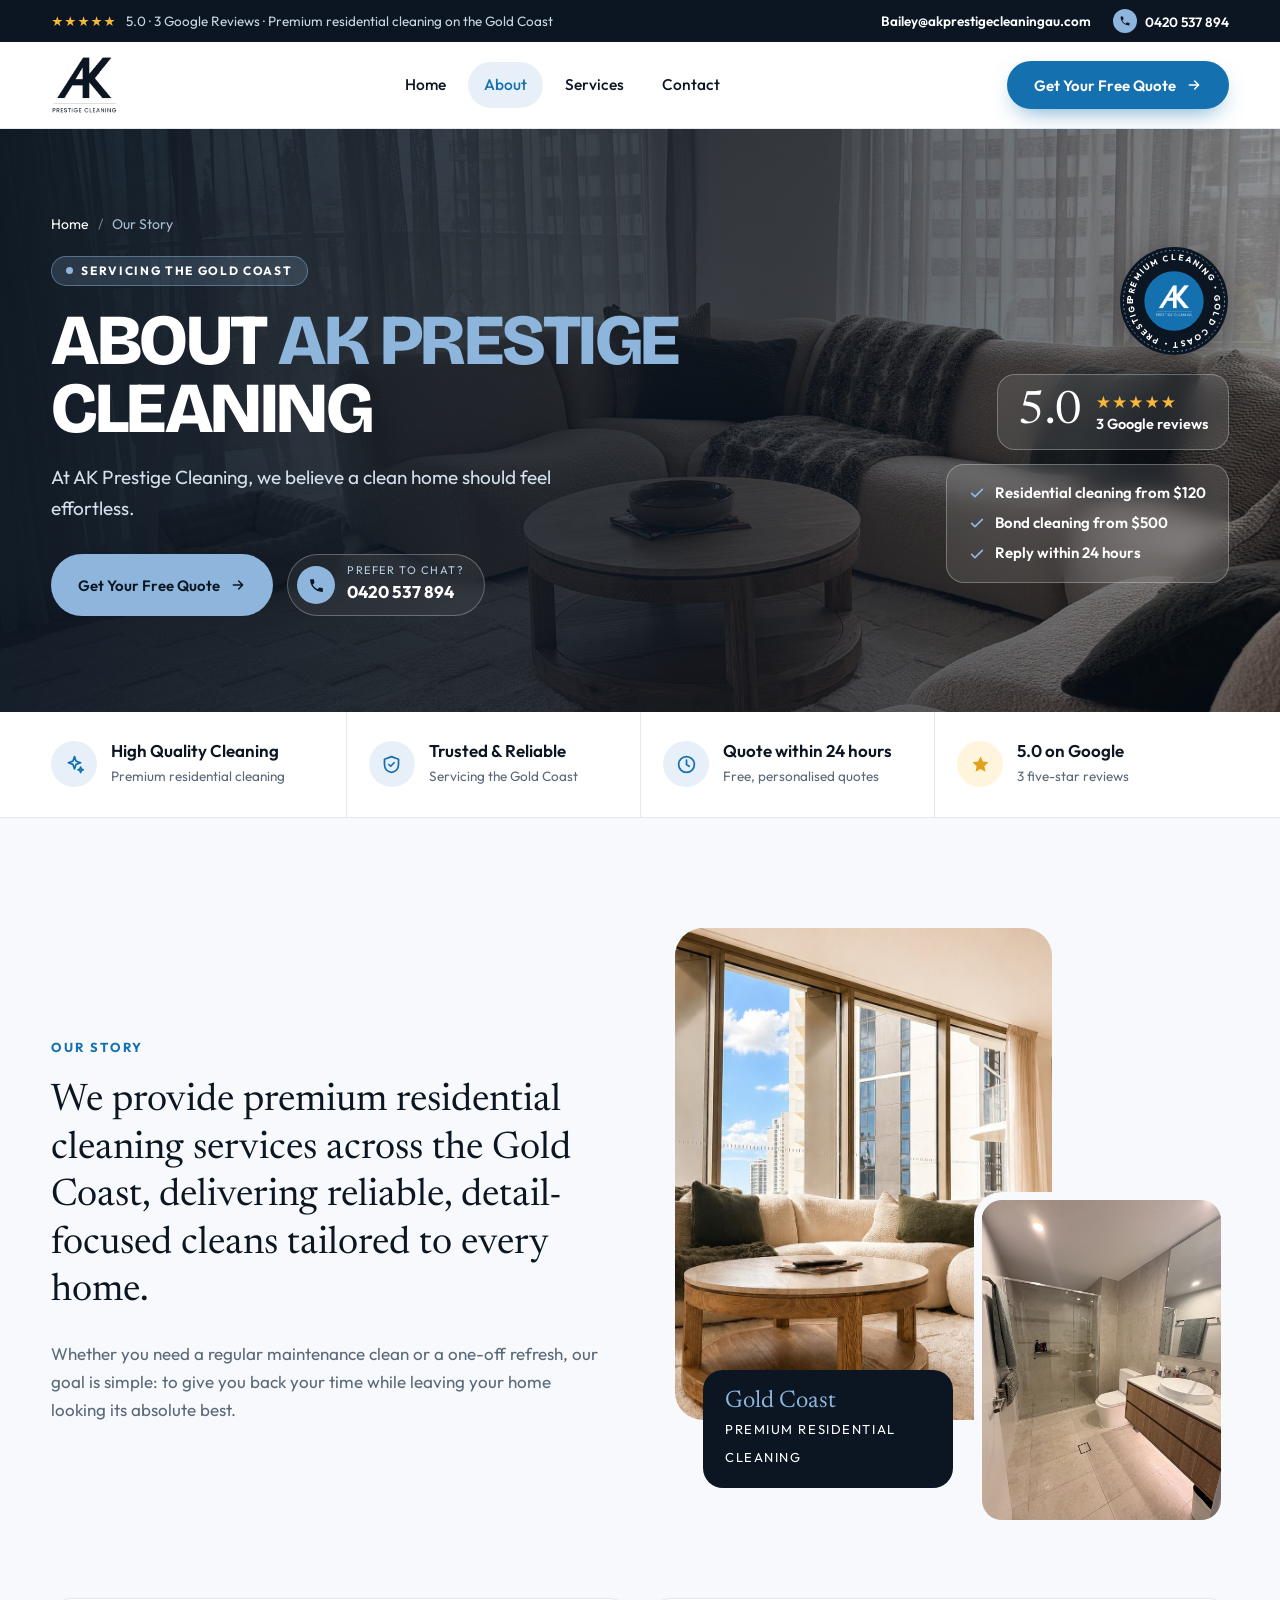
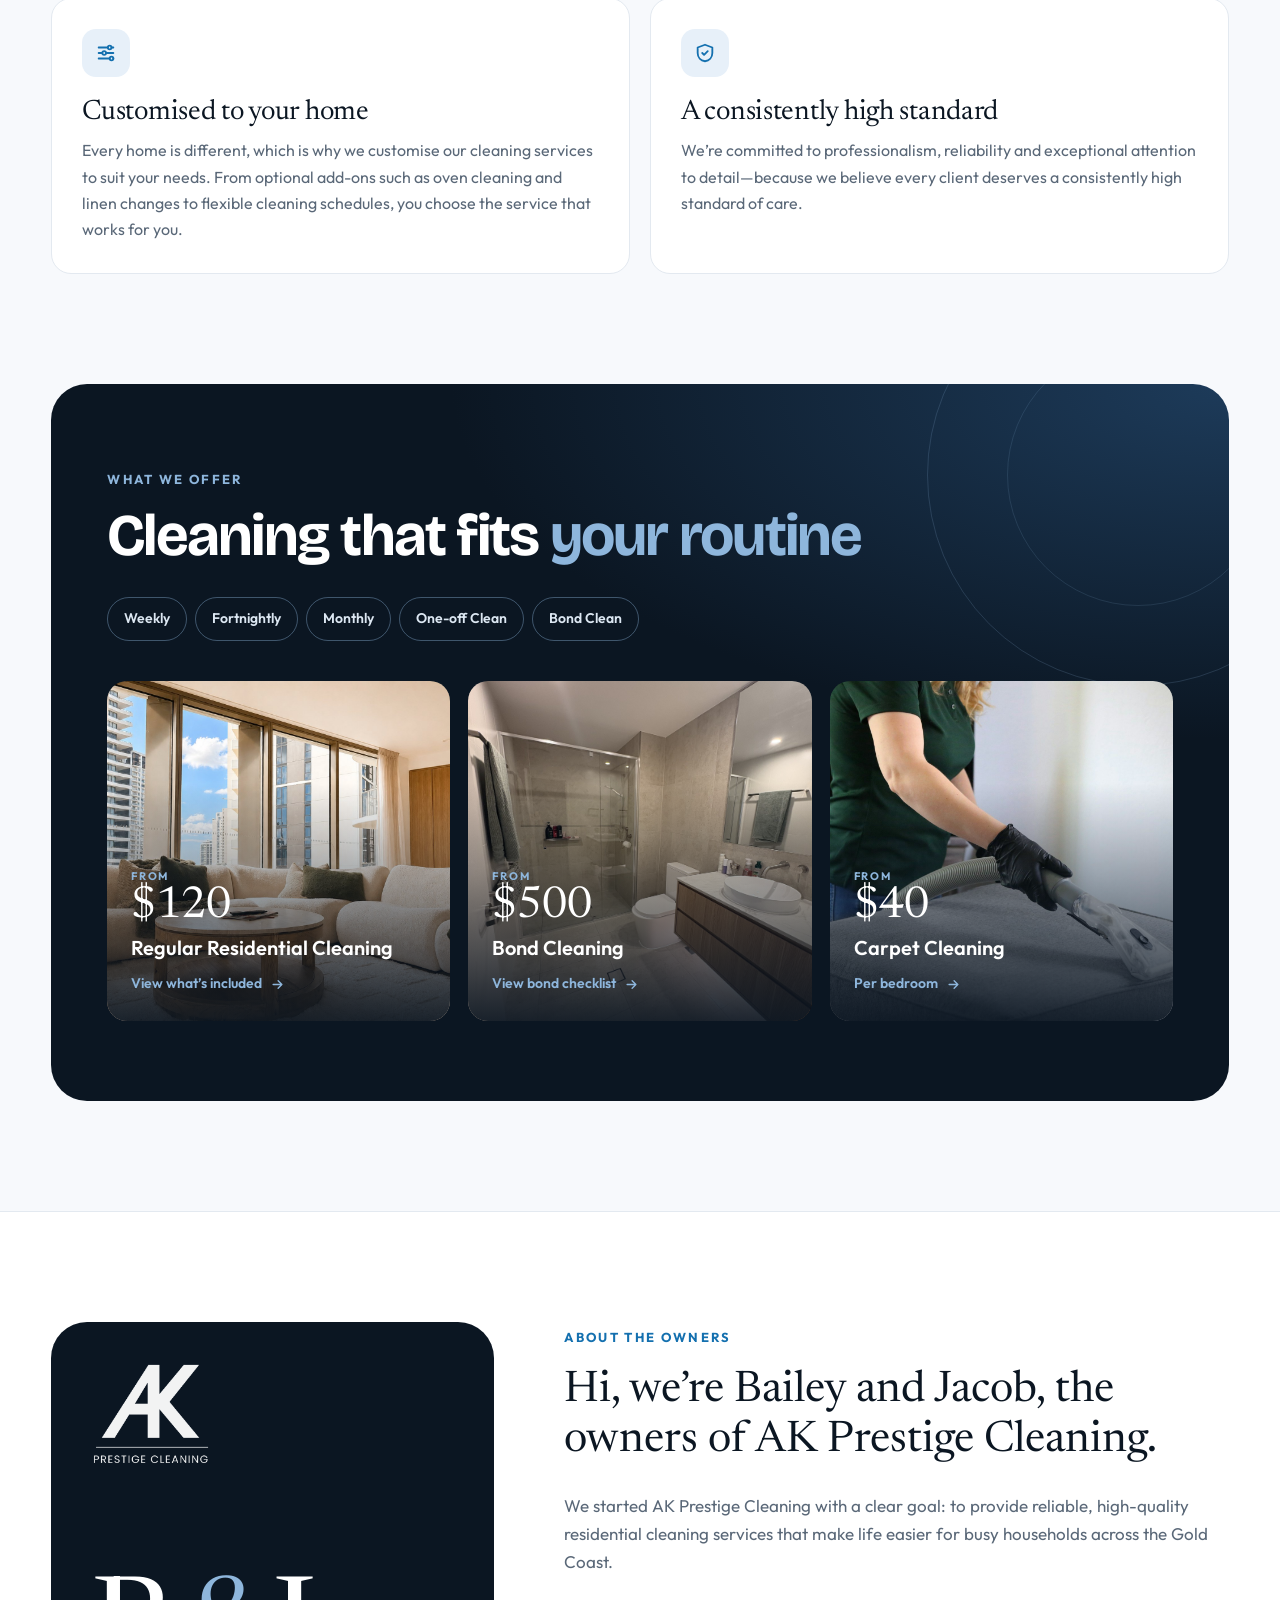
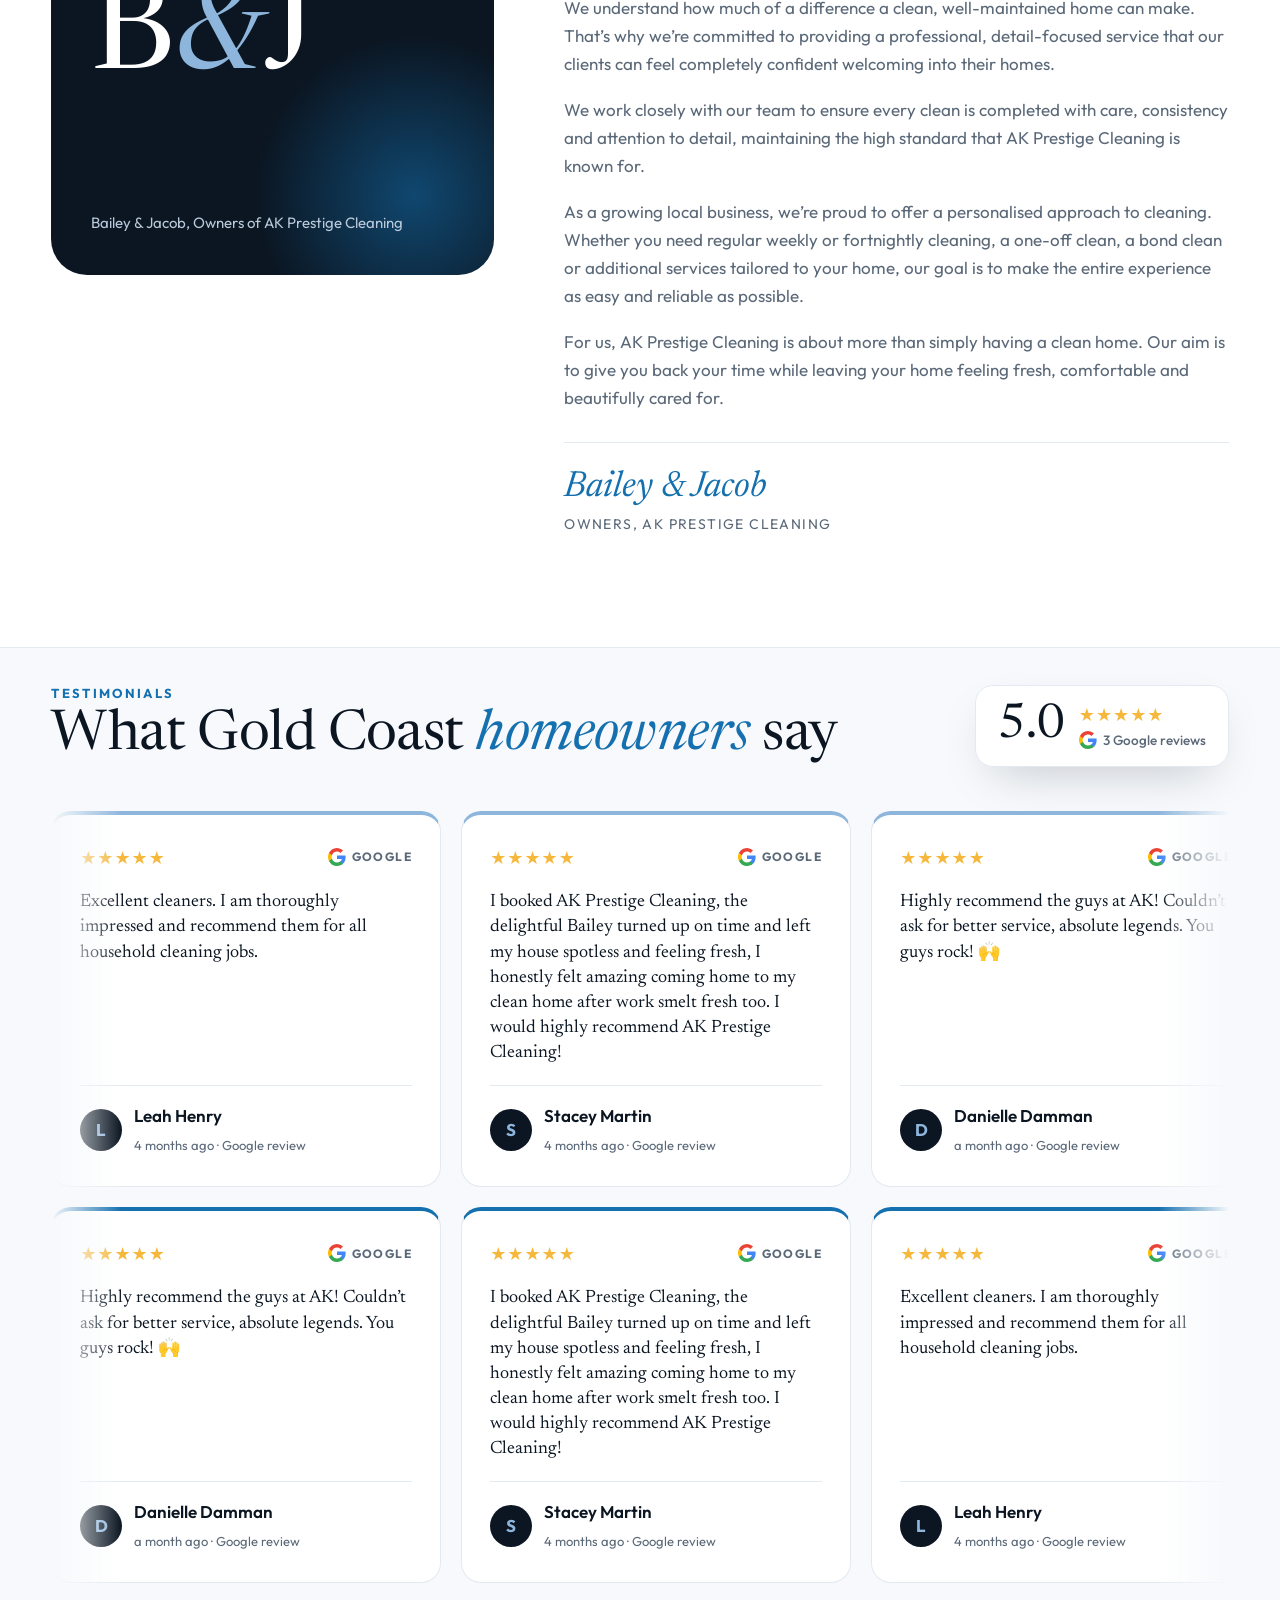
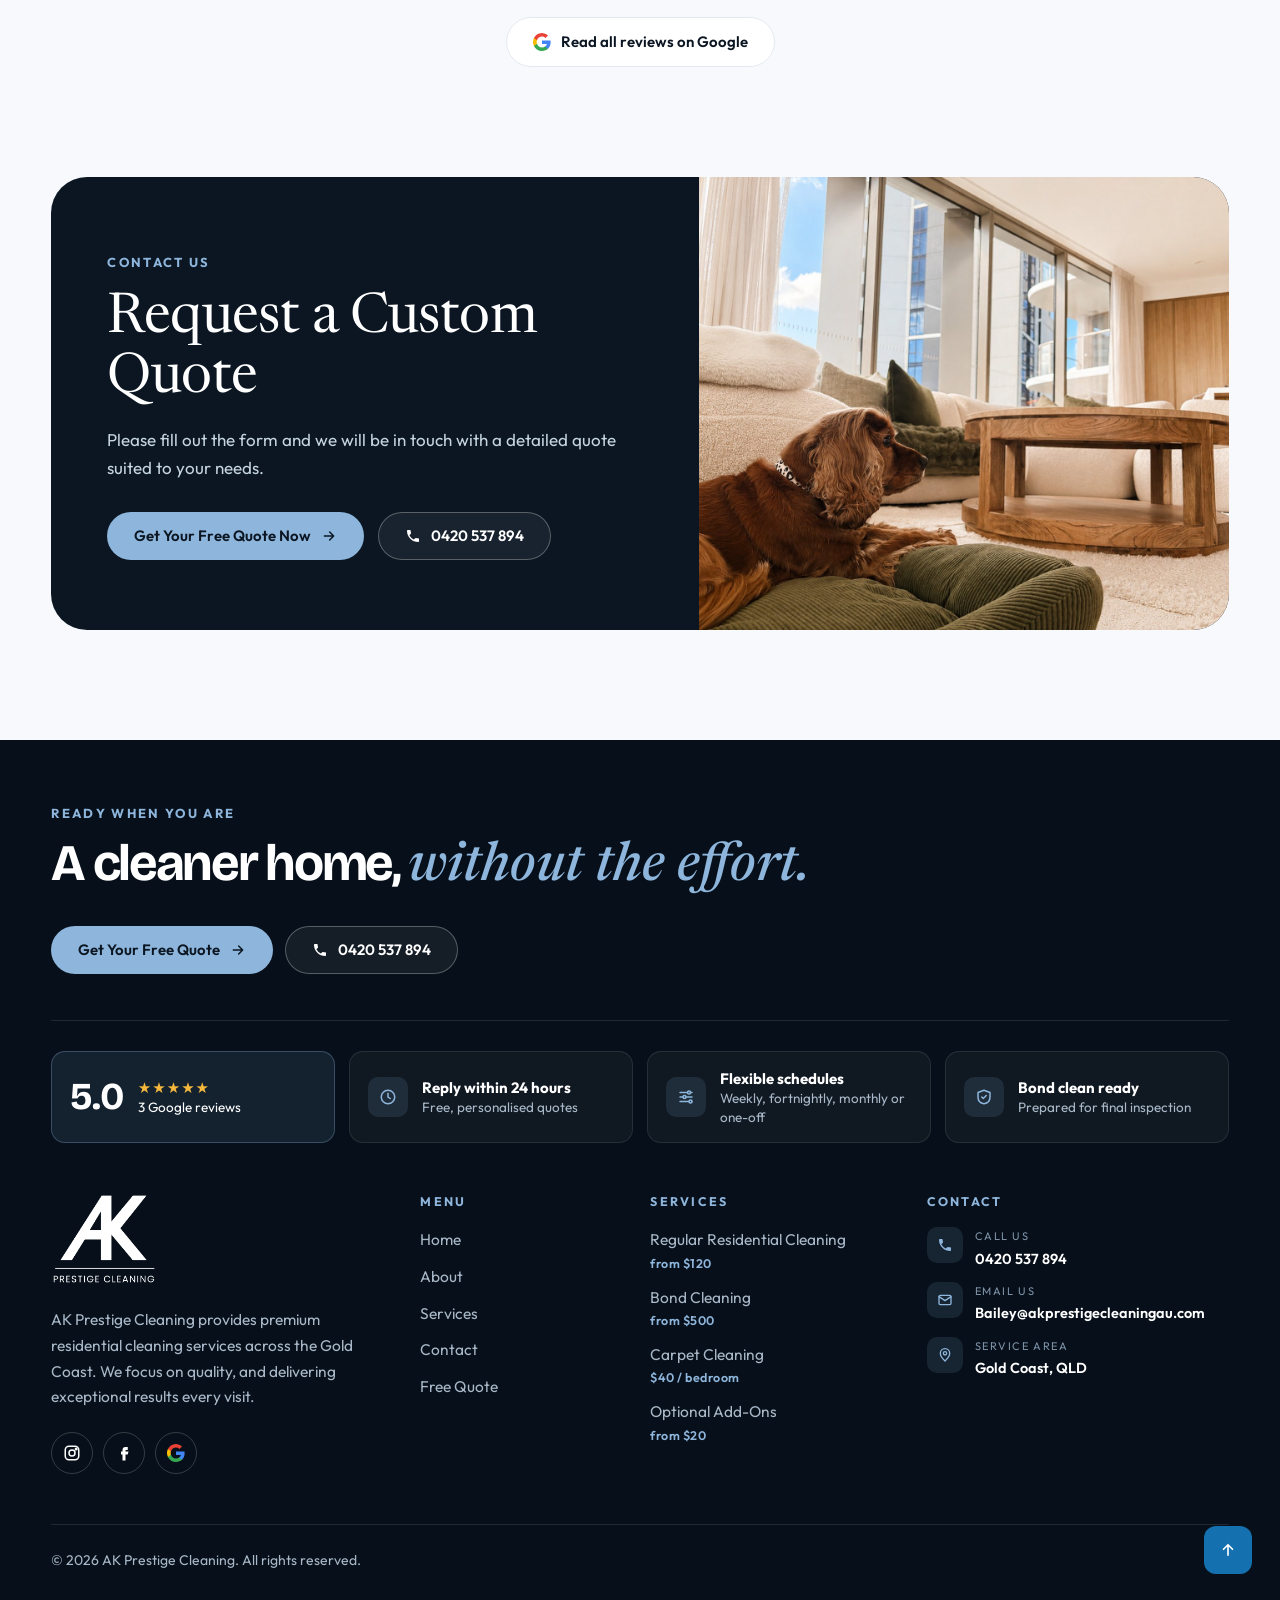
==== commit 348ebb94: "Redesign inner pages: new hero with Google badge and seal, trust strip, about offer band, Google rev" ====
--- a/about.html
+++ b/about.html
@@ -25,11 +25,32 @@
 <div class="mnav" aria-label="Mobile menu"><button class="close" aria-label="Close menu">&times;</button><a href="index.html">Home</a><a href="about.html">About</a><a href="services.html">Services</a><a href="contact.html">Contact</a>
   <a href="quote.html" class="btn btn-sky">Get Your Free Quote <svg viewBox="0 0 24 24" fill="none" stroke="currentColor" stroke-width="2.2" stroke-linecap="round" stroke-linejoin="round"><path d="M5 12h14M13 6l6 6-6 6"/></svg></a></div>
 
-<section class="phero"><div class="bg" style="background-image:url(images/about-1.jpg)"></div><div class="wrap rv">
-  <div class="crumbs"><a href="index.html">Home</a> / Our Story</div>
-  <h1>About <span>AK Prestige</span> Cleaning</h1>
-  <p>At AK Prestige Cleaning, we believe a clean home should feel effortless.</p>
-  <div class="ctas"><a href="quote.html" class="btn btn-sky">Get Your Free Quote <svg viewBox="0 0 24 24" fill="none" stroke="currentColor" stroke-width="2.2" stroke-linecap="round" stroke-linejoin="round"><path d="M5 12h14M13 6l6 6-6 6"/></svg></a></div>
+<section class="ihero "><div class="bg" style="background-image:url(images/about-1.jpg)"></div><div class="wrap">
+  <div class="ih-copy rv">
+    <div class="crumbs"><a href="index.html">Home</a> <span>/</span> Our Story</div>
+    <span class="pill loc"><span class="dot"></span>Servicing the Gold Coast</span>
+    <h1>About <span>AK Prestige</span> Cleaning</h1>
+    <p>At AK Prestige Cleaning, we believe a clean home should feel effortless.</p>
+    <div class="ctas"><a href="quote.html" class="btn btn-sky">Get Your Free Quote <svg viewBox="0 0 24 24" fill="none" stroke="currentColor" stroke-width="2.2" stroke-linecap="round" stroke-linejoin="round"><path d="M5 12h14M13 6l6 6-6 6"/></svg></a>
+      <a href="tel:0420537894" class="call-chip"><span class="ic"><svg viewBox="0 0 24 24" fill="currentColor"><path d="M6.6 10.8a15.1 15.1 0 0 0 6.6 6.6l2.2-2.2a1 1 0 0 1 1-.25 11.4 11.4 0 0 0 3.6.57 1 1 0 0 1 1 1V20a1 1 0 0 1-1 1A17 17 0 0 1 3 4a1 1 0 0 1 1-1h3.5a1 1 0 0 1 1 1c0 1.25.2 2.45.57 3.57a1 1 0 0 1-.25 1z"/></svg></span><span><small>Prefer to chat?</small><b>0420 537 894</b></span></a></div>
+  </div>
+  <aside class="ih-side rv">
+    <div class="seal ih-seal" aria-hidden="true"><svg viewBox="0 0 200 200" width="110" height="110">
+  <defs><path id="sp" d="M100,100 m-74,0 a74,74 0 1,1 148,0 a74,74 0 1,1 -148,0"/></defs>
+  <circle cx="100" cy="100" r="98" fill="#0B1622"/><circle cx="100" cy="100" r="92" fill="none" stroke="#8EB6DC" stroke-width="1.5" stroke-dasharray="3 5"/>
+  <circle cx="100" cy="100" r="54" fill="#1470AF"/>
+  <text font-family="Outfit,sans-serif" font-weight="700" font-size="15" letter-spacing="3.2" fill="#fff"><textPath href="#sp">PREMIUM CLEANING &#8226; GOLD COAST &#8226; PRESTIGE &#8226;</textPath></text>
+  <image href="images/logo-white.png" x="66" y="70" width="68" height="59"/>
+</svg></div>
+    <a class="glass g" href="https://www.google.com/maps/search/AK+Prestige+Cleaning+Gold+Coast" target="_blank" rel="noopener"><b>5.0</b><span><em class="st">★★★★★</em>3 Google reviews</span></a>
+    <div class="glass ih-facts"><span><svg viewBox="0 0 24 24" fill="none" stroke="currentColor" stroke-width="2.6" stroke-linecap="round" stroke-linejoin="round"><path d="m4 12.5 5 5L20 6.5"/></svg> Residential cleaning from $120</span><span><svg viewBox="0 0 24 24" fill="none" stroke="currentColor" stroke-width="2.6" stroke-linecap="round" stroke-linejoin="round"><path d="m4 12.5 5 5L20 6.5"/></svg> Bond cleaning from $500</span><span><svg viewBox="0 0 24 24" fill="none" stroke="currentColor" stroke-width="2.6" stroke-linecap="round" stroke-linejoin="round"><path d="m4 12.5 5 5L20 6.5"/></svg> Reply within 24 hours</span></div>
+  </aside>
+</div></section>
+<section class="trust-strip"><div class="wrap">
+  <div class="ts"><span class="ic"><svg viewBox="0 0 24 24" fill="none" stroke="currentColor" stroke-width="2" stroke-linecap="round" stroke-linejoin="round"><path d="M12 3l1.8 5.2L19 10l-5.2 1.8L12 17l-1.8-5.2L5 10l5.2-1.8z"/><path d="M19 15l.8 2.2L22 18l-2.2.8L19 21l-.8-2.2L16 18l2.2-.8z"/></svg></span><div><b>High Quality Cleaning</b><small>Premium residential cleaning</small></div></div>
+  <div class="ts"><span class="ic"><svg viewBox="0 0 24 24" fill="none" stroke="currentColor" stroke-width="2" stroke-linecap="round" stroke-linejoin="round"><path d="M12 3 4 6v6c0 5 3.4 8.4 8 9 4.6-.6 8-4 8-9V6z"/><path d="m9 12 2 2 4-4"/></svg></span><div><b>Trusted &amp; Reliable</b><small>Servicing the Gold Coast</small></div></div>
+  <div class="ts"><span class="ic"><svg viewBox="0 0 24 24" fill="none" stroke="currentColor" stroke-width="2" stroke-linecap="round"><circle cx="12" cy="12" r="9"/><path d="M12 7v5l3 2"/></svg></span><div><b>Quote within 24 hours</b><small>Free, personalised quotes</small></div></div>
+  <a class="ts" href="https://www.google.com/maps/search/AK+Prestige+Cleaning+Gold+Coast" target="_blank" rel="noopener"><span class="ic"><svg viewBox="0 0 24 24" fill="currentColor"><path d="m12 2.8 2.8 5.8 6.3.9-4.6 4.4 1.1 6.3L12 17.2l-5.6 3 1.1-6.3L2.9 9.5l6.3-.9z"/></svg></span><div><b>5.0 on Google</b><small>3 five-star reviews</small></div></a>
 </div></section>
 
 <section class="sec about-intro"><div class="wrap">
@@ -48,6 +69,16 @@
   <div class="vcard rv"><div class="ic"><svg viewBox="0 0 24 24" fill="none" stroke="currentColor" stroke-width="2" stroke-linecap="round" stroke-linejoin="round"><path d="M12 3 4 6v6c0 5 3.4 8.4 8 9 4.6-.6 8-4 8-9V6z"/><path d="m9 12 2 2 4-4"/></svg></div><h3 class="h-serif" style="font-size:28px;margin-bottom:10px">A consistently high standard</h3><p>We&rsquo;re committed to professionalism, reliability and exceptional attention to detail&mdash;because we believe every client deserves a consistently high standard of care.</p></div>
 </div></div></section>
 
+<section class="offer-band"><div class="wrap"><div class="panel-dark rv">
+  <div class="ob-top"><div><span class="eyebrow on-dark">What we offer</span><h2 class="h-display">Cleaning that fits <span>your routine</span></h2></div>
+    <div class="chips-dark"><span>Weekly</span><span>Fortnightly</span><span>Monthly</span><span>One-off Clean</span><span>Bond Clean</span></div></div>
+  <div class="ob-grid">
+    <a href="services.html#residential" class="obc"><img src="images/hero-lounge.jpg" alt="" loading="lazy"><div><small>From</small><b>$120</b><h3>Regular Residential Cleaning</h3><span>View what&rsquo;s included <svg viewBox="0 0 24 24" fill="none" stroke="currentColor" stroke-width="2.2" stroke-linecap="round" stroke-linejoin="round"><path d="M5 12h14M13 6l6 6-6 6"/></svg></span></div></a>
+    <a href="services.html#bond" class="obc"><img src="images/about-2.jpg" alt="" loading="lazy"><div><small>From</small><b>$500</b><h3>Bond Cleaning</h3><span>View bond checklist <svg viewBox="0 0 24 24" fill="none" stroke="currentColor" stroke-width="2.2" stroke-linecap="round" stroke-linejoin="round"><path d="M5 12h14M13 6l6 6-6 6"/></svg></span></div></a>
+    <a href="services.html#carpet" class="obc"><img src="images/services-banner.jpg" alt="" loading="lazy"><div><small>From</small><b>$40</b><h3>Carpet Cleaning</h3><span>Per bedroom <svg viewBox="0 0 24 24" fill="none" stroke="currentColor" stroke-width="2.2" stroke-linecap="round" stroke-linejoin="round"><path d="M5 12h14M13 6l6 6-6 6"/></svg></span></div></a>
+  </div>
+</div></div></section>
+
 <section class="sec owners"><div class="wrap">
   <div class="mono rv"><img src="images/logo-white.png" alt="AK Prestige Cleaning"><div class="initials">B<i>&amp;</i>J</div><p>Bailey &amp; Jacob, Owners of AK Prestige Cleaning</p></div>
   <div class="letter rv"><span class="eyebrow">About the Owners</span>
@@ -61,10 +92,39 @@
   </div>
 </div></section>
 
-<section class="quote-band" style="padding-top:110px"><div class="wrap"><div class="quote-box rv">
-  <div class="stars"><svg viewBox="0 0 24 24" fill="currentColor"><path d="m12 2.8 2.8 5.8 6.3.9-4.6 4.4 1.1 6.3L12 17.2l-5.6 3 1.1-6.3L2.9 9.5l6.3-.9z"/></svg><svg viewBox="0 0 24 24" fill="currentColor"><path d="m12 2.8 2.8 5.8 6.3.9-4.6 4.4 1.1 6.3L12 17.2l-5.6 3 1.1-6.3L2.9 9.5l6.3-.9z"/></svg><svg viewBox="0 0 24 24" fill="currentColor"><path d="m12 2.8 2.8 5.8 6.3.9-4.6 4.4 1.1 6.3L12 17.2l-5.6 3 1.1-6.3L2.9 9.5l6.3-.9z"/></svg><svg viewBox="0 0 24 24" fill="currentColor"><path d="m12 2.8 2.8 5.8 6.3.9-4.6 4.4 1.1 6.3L12 17.2l-5.6 3 1.1-6.3L2.9 9.5l6.3-.9z"/></svg><svg viewBox="0 0 24 24" fill="currentColor"><path d="m12 2.8 2.8 5.8 6.3.9-4.6 4.4 1.1 6.3L12 17.2l-5.6 3 1.1-6.3L2.9 9.5l6.3-.9z"/></svg></div><span class="mark">&ldquo;</span>
-  <blockquote>Excellent cleaners. I am thoroughly impressed and recommend them for all household cleaning jobs.</blockquote>
-  <cite>Leah Henry &middot; Google review</cite></div></div></section>
+<section class="sec reviews" id="reviews"><div class="wrap">
+  <div class="rev-head rv"><div><span class="eyebrow">Testimonials</span><h2 class="h-serif">What Gold Coast <em class="accent">homeowners</em> say</h2></div>
+    <a class="gsum" href="https://www.google.com/maps/search/AK+Prestige+Cleaning+Gold+Coast" target="_blank" rel="noopener"><b>5.0</b><span><span class="st">★★★★★</span><small><svg viewBox="0 0 24 24" width="18" height="18"><path fill="#4285F4" d="M23.5 12.3c0-.8-.1-1.6-.2-2.3H12v4.5h6.5a5.6 5.6 0 0 1-2.4 3.6v3h3.9c2.2-2.1 3.5-5.1 3.5-8.8z"/><path fill="#34A853" d="M12 24c3.2 0 6-1.1 8-2.9l-3.9-3c-1.1.7-2.5 1.2-4.1 1.2-3.1 0-5.8-2.1-6.7-5H1.3v3.1A12 12 0 0 0 12 24z"/><path fill="#FBBC05" d="M5.3 14.3a7.2 7.2 0 0 1 0-4.6V6.6H1.3a12 12 0 0 0 0 10.8z"/><path fill="#EA4335" d="M12 4.8c1.8 0 3.3.6 4.6 1.8l3.4-3.4A12 12 0 0 0 1.3 6.6l4 3.1c.9-2.9 3.6-4.9 6.7-4.9z"/></svg> 3 Google reviews</small></span></a></div>
+  <div class="marq" aria-label="Google reviews">
+    <div class="mrow"><div class="mtrack"><article class="rcard"><div class="rc-top"><span class="st">★★★★★</span><span class="rc-g"><svg viewBox="0 0 24 24" width="18" height="18"><path fill="#4285F4" d="M23.5 12.3c0-.8-.1-1.6-.2-2.3H12v4.5h6.5a5.6 5.6 0 0 1-2.4 3.6v3h3.9c2.2-2.1 3.5-5.1 3.5-8.8z"/><path fill="#34A853" d="M12 24c3.2 0 6-1.1 8-2.9l-3.9-3c-1.1.7-2.5 1.2-4.1 1.2-3.1 0-5.8-2.1-6.7-5H1.3v3.1A12 12 0 0 0 12 24z"/><path fill="#FBBC05" d="M5.3 14.3a7.2 7.2 0 0 1 0-4.6V6.6H1.3a12 12 0 0 0 0 10.8z"/><path fill="#EA4335" d="M12 4.8c1.8 0 3.3.6 4.6 1.8l3.4-3.4A12 12 0 0 0 1.3 6.6l4 3.1c.9-2.9 3.6-4.9 6.7-4.9z"/></svg> Google</span></div>
+<p>Excellent cleaners. I am thoroughly impressed and recommend them for all household cleaning jobs.</p><div class="rc-who"><span class="rc-av">L</span><div><b>Leah Henry</b><small>4 months ago &middot; Google review</small></div></div></article><article class="rcard"><div class="rc-top"><span class="st">★★★★★</span><span class="rc-g"><svg viewBox="0 0 24 24" width="18" height="18"><path fill="#4285F4" d="M23.5 12.3c0-.8-.1-1.6-.2-2.3H12v4.5h6.5a5.6 5.6 0 0 1-2.4 3.6v3h3.9c2.2-2.1 3.5-5.1 3.5-8.8z"/><path fill="#34A853" d="M12 24c3.2 0 6-1.1 8-2.9l-3.9-3c-1.1.7-2.5 1.2-4.1 1.2-3.1 0-5.8-2.1-6.7-5H1.3v3.1A12 12 0 0 0 12 24z"/><path fill="#FBBC05" d="M5.3 14.3a7.2 7.2 0 0 1 0-4.6V6.6H1.3a12 12 0 0 0 0 10.8z"/><path fill="#EA4335" d="M12 4.8c1.8 0 3.3.6 4.6 1.8l3.4-3.4A12 12 0 0 0 1.3 6.6l4 3.1c.9-2.9 3.6-4.9 6.7-4.9z"/></svg> Google</span></div>
+<p>I booked AK Prestige Cleaning, the delightful Bailey turned up on time and left my house spotless and feeling fresh, I honestly felt amazing coming home to my clean home after work smelt fresh too. I would highly recommend AK Prestige Cleaning!</p><div class="rc-who"><span class="rc-av">S</span><div><b>Stacey Martin</b><small>4 months ago &middot; Google review</small></div></div></article><article class="rcard"><div class="rc-top"><span class="st">★★★★★</span><span class="rc-g"><svg viewBox="0 0 24 24" width="18" height="18"><path fill="#4285F4" d="M23.5 12.3c0-.8-.1-1.6-.2-2.3H12v4.5h6.5a5.6 5.6 0 0 1-2.4 3.6v3h3.9c2.2-2.1 3.5-5.1 3.5-8.8z"/><path fill="#34A853" d="M12 24c3.2 0 6-1.1 8-2.9l-3.9-3c-1.1.7-2.5 1.2-4.1 1.2-3.1 0-5.8-2.1-6.7-5H1.3v3.1A12 12 0 0 0 12 24z"/><path fill="#FBBC05" d="M5.3 14.3a7.2 7.2 0 0 1 0-4.6V6.6H1.3a12 12 0 0 0 0 10.8z"/><path fill="#EA4335" d="M12 4.8c1.8 0 3.3.6 4.6 1.8l3.4-3.4A12 12 0 0 0 1.3 6.6l4 3.1c.9-2.9 3.6-4.9 6.7-4.9z"/></svg> Google</span></div>
+<p>Highly recommend the guys at AK! Couldn’t ask for better service, absolute legends. You guys rock! 🙌</p><div class="rc-who"><span class="rc-av">D</span><div><b>Danielle Damman</b><small>a month ago &middot; Google review</small></div></div></article><article class="rcard"><div class="rc-top"><span class="st">★★★★★</span><span class="rc-g"><svg viewBox="0 0 24 24" width="18" height="18"><path fill="#4285F4" d="M23.5 12.3c0-.8-.1-1.6-.2-2.3H12v4.5h6.5a5.6 5.6 0 0 1-2.4 3.6v3h3.9c2.2-2.1 3.5-5.1 3.5-8.8z"/><path fill="#34A853" d="M12 24c3.2 0 6-1.1 8-2.9l-3.9-3c-1.1.7-2.5 1.2-4.1 1.2-3.1 0-5.8-2.1-6.7-5H1.3v3.1A12 12 0 0 0 12 24z"/><path fill="#FBBC05" d="M5.3 14.3a7.2 7.2 0 0 1 0-4.6V6.6H1.3a12 12 0 0 0 0 10.8z"/><path fill="#EA4335" d="M12 4.8c1.8 0 3.3.6 4.6 1.8l3.4-3.4A12 12 0 0 0 1.3 6.6l4 3.1c.9-2.9 3.6-4.9 6.7-4.9z"/></svg> Google</span></div>
+<p>Excellent cleaners. I am thoroughly impressed and recommend them for all household cleaning jobs.</p><div class="rc-who"><span class="rc-av">L</span><div><b>Leah Henry</b><small>4 months ago &middot; Google review</small></div></div></article><article class="rcard"><div class="rc-top"><span class="st">★★★★★</span><span class="rc-g"><svg viewBox="0 0 24 24" width="18" height="18"><path fill="#4285F4" d="M23.5 12.3c0-.8-.1-1.6-.2-2.3H12v4.5h6.5a5.6 5.6 0 0 1-2.4 3.6v3h3.9c2.2-2.1 3.5-5.1 3.5-8.8z"/><path fill="#34A853" d="M12 24c3.2 0 6-1.1 8-2.9l-3.9-3c-1.1.7-2.5 1.2-4.1 1.2-3.1 0-5.8-2.1-6.7-5H1.3v3.1A12 12 0 0 0 12 24z"/><path fill="#FBBC05" d="M5.3 14.3a7.2 7.2 0 0 1 0-4.6V6.6H1.3a12 12 0 0 0 0 10.8z"/><path fill="#EA4335" d="M12 4.8c1.8 0 3.3.6 4.6 1.8l3.4-3.4A12 12 0 0 0 1.3 6.6l4 3.1c.9-2.9 3.6-4.9 6.7-4.9z"/></svg> Google</span></div>
+<p>I booked AK Prestige Cleaning, the delightful Bailey turned up on time and left my house spotless and feeling fresh, I honestly felt amazing coming home to my clean home after work smelt fresh too. I would highly recommend AK Prestige Cleaning!</p><div class="rc-who"><span class="rc-av">S</span><div><b>Stacey Martin</b><small>4 months ago &middot; Google review</small></div></div></article><article class="rcard"><div class="rc-top"><span class="st">★★★★★</span><span class="rc-g"><svg viewBox="0 0 24 24" width="18" height="18"><path fill="#4285F4" d="M23.5 12.3c0-.8-.1-1.6-.2-2.3H12v4.5h6.5a5.6 5.6 0 0 1-2.4 3.6v3h3.9c2.2-2.1 3.5-5.1 3.5-8.8z"/><path fill="#34A853" d="M12 24c3.2 0 6-1.1 8-2.9l-3.9-3c-1.1.7-2.5 1.2-4.1 1.2-3.1 0-5.8-2.1-6.7-5H1.3v3.1A12 12 0 0 0 12 24z"/><path fill="#FBBC05" d="M5.3 14.3a7.2 7.2 0 0 1 0-4.6V6.6H1.3a12 12 0 0 0 0 10.8z"/><path fill="#EA4335" d="M12 4.8c1.8 0 3.3.6 4.6 1.8l3.4-3.4A12 12 0 0 0 1.3 6.6l4 3.1c.9-2.9 3.6-4.9 6.7-4.9z"/></svg> Google</span></div>
+<p>Highly recommend the guys at AK! Couldn’t ask for better service, absolute legends. You guys rock! 🙌</p><div class="rc-who"><span class="rc-av">D</span><div><b>Danielle Damman</b><small>a month ago &middot; Google review</small></div></div></article><article class="rcard"><div class="rc-top"><span class="st">★★★★★</span><span class="rc-g"><svg viewBox="0 0 24 24" width="18" height="18"><path fill="#4285F4" d="M23.5 12.3c0-.8-.1-1.6-.2-2.3H12v4.5h6.5a5.6 5.6 0 0 1-2.4 3.6v3h3.9c2.2-2.1 3.5-5.1 3.5-8.8z"/><path fill="#34A853" d="M12 24c3.2 0 6-1.1 8-2.9l-3.9-3c-1.1.7-2.5 1.2-4.1 1.2-3.1 0-5.8-2.1-6.7-5H1.3v3.1A12 12 0 0 0 12 24z"/><path fill="#FBBC05" d="M5.3 14.3a7.2 7.2 0 0 1 0-4.6V6.6H1.3a12 12 0 0 0 0 10.8z"/><path fill="#EA4335" d="M12 4.8c1.8 0 3.3.6 4.6 1.8l3.4-3.4A12 12 0 0 0 1.3 6.6l4 3.1c.9-2.9 3.6-4.9 6.7-4.9z"/></svg> Google</span></div>
+<p>Excellent cleaners. I am thoroughly impressed and recommend them for all household cleaning jobs.</p><div class="rc-who"><span class="rc-av">L</span><div><b>Leah Henry</b><small>4 months ago &middot; Google review</small></div></div></article><article class="rcard"><div class="rc-top"><span class="st">★★★★★</span><span class="rc-g"><svg viewBox="0 0 24 24" width="18" height="18"><path fill="#4285F4" d="M23.5 12.3c0-.8-.1-1.6-.2-2.3H12v4.5h6.5a5.6 5.6 0 0 1-2.4 3.6v3h3.9c2.2-2.1 3.5-5.1 3.5-8.8z"/><path fill="#34A853" d="M12 24c3.2 0 6-1.1 8-2.9l-3.9-3c-1.1.7-2.5 1.2-4.1 1.2-3.1 0-5.8-2.1-6.7-5H1.3v3.1A12 12 0 0 0 12 24z"/><path fill="#FBBC05" d="M5.3 14.3a7.2 7.2 0 0 1 0-4.6V6.6H1.3a12 12 0 0 0 0 10.8z"/><path fill="#EA4335" d="M12 4.8c1.8 0 3.3.6 4.6 1.8l3.4-3.4A12 12 0 0 0 1.3 6.6l4 3.1c.9-2.9 3.6-4.9 6.7-4.9z"/></svg> Google</span></div>
+<p>I booked AK Prestige Cleaning, the delightful Bailey turned up on time and left my house spotless and feeling fresh, I honestly felt amazing coming home to my clean home after work smelt fresh too. I would highly recommend AK Prestige Cleaning!</p><div class="rc-who"><span class="rc-av">S</span><div><b>Stacey Martin</b><small>4 months ago &middot; Google review</small></div></div></article><article class="rcard"><div class="rc-top"><span class="st">★★★★★</span><span class="rc-g"><svg viewBox="0 0 24 24" width="18" height="18"><path fill="#4285F4" d="M23.5 12.3c0-.8-.1-1.6-.2-2.3H12v4.5h6.5a5.6 5.6 0 0 1-2.4 3.6v3h3.9c2.2-2.1 3.5-5.1 3.5-8.8z"/><path fill="#34A853" d="M12 24c3.2 0 6-1.1 8-2.9l-3.9-3c-1.1.7-2.5 1.2-4.1 1.2-3.1 0-5.8-2.1-6.7-5H1.3v3.1A12 12 0 0 0 12 24z"/><path fill="#FBBC05" d="M5.3 14.3a7.2 7.2 0 0 1 0-4.6V6.6H1.3a12 12 0 0 0 0 10.8z"/><path fill="#EA4335" d="M12 4.8c1.8 0 3.3.6 4.6 1.8l3.4-3.4A12 12 0 0 0 1.3 6.6l4 3.1c.9-2.9 3.6-4.9 6.7-4.9z"/></svg> Google</span></div>
+<p>Highly recommend the guys at AK! Couldn’t ask for better service, absolute legends. You guys rock! 🙌</p><div class="rc-who"><span class="rc-av">D</span><div><b>Danielle Damman</b><small>a month ago &middot; Google review</small></div></div></article><article class="rcard"><div class="rc-top"><span class="st">★★★★★</span><span class="rc-g"><svg viewBox="0 0 24 24" width="18" height="18"><path fill="#4285F4" d="M23.5 12.3c0-.8-.1-1.6-.2-2.3H12v4.5h6.5a5.6 5.6 0 0 1-2.4 3.6v3h3.9c2.2-2.1 3.5-5.1 3.5-8.8z"/><path fill="#34A853" d="M12 24c3.2 0 6-1.1 8-2.9l-3.9-3c-1.1.7-2.5 1.2-4.1 1.2-3.1 0-5.8-2.1-6.7-5H1.3v3.1A12 12 0 0 0 12 24z"/><path fill="#FBBC05" d="M5.3 14.3a7.2 7.2 0 0 1 0-4.6V6.6H1.3a12 12 0 0 0 0 10.8z"/><path fill="#EA4335" d="M12 4.8c1.8 0 3.3.6 4.6 1.8l3.4-3.4A12 12 0 0 0 1.3 6.6l4 3.1c.9-2.9 3.6-4.9 6.7-4.9z"/></svg> Google</span></div>
+<p>Excellent cleaners. I am thoroughly impressed and recommend them for all household cleaning jobs.</p><div class="rc-who"><span class="rc-av">L</span><div><b>Leah Henry</b><small>4 months ago &middot; Google review</small></div></div></article><article class="rcard"><div class="rc-top"><span class="st">★★★★★</span><span class="rc-g"><svg viewBox="0 0 24 24" width="18" height="18"><path fill="#4285F4" d="M23.5 12.3c0-.8-.1-1.6-.2-2.3H12v4.5h6.5a5.6 5.6 0 0 1-2.4 3.6v3h3.9c2.2-2.1 3.5-5.1 3.5-8.8z"/><path fill="#34A853" d="M12 24c3.2 0 6-1.1 8-2.9l-3.9-3c-1.1.7-2.5 1.2-4.1 1.2-3.1 0-5.8-2.1-6.7-5H1.3v3.1A12 12 0 0 0 12 24z"/><path fill="#FBBC05" d="M5.3 14.3a7.2 7.2 0 0 1 0-4.6V6.6H1.3a12 12 0 0 0 0 10.8z"/><path fill="#EA4335" d="M12 4.8c1.8 0 3.3.6 4.6 1.8l3.4-3.4A12 12 0 0 0 1.3 6.6l4 3.1c.9-2.9 3.6-4.9 6.7-4.9z"/></svg> Google</span></div>
+<p>I booked AK Prestige Cleaning, the delightful Bailey turned up on time and left my house spotless and feeling fresh, I honestly felt amazing coming home to my clean home after work smelt fresh too. I would highly recommend AK Prestige Cleaning!</p><div class="rc-who"><span class="rc-av">S</span><div><b>Stacey Martin</b><small>4 months ago &middot; Google review</small></div></div></article><article class="rcard"><div class="rc-top"><span class="st">★★★★★</span><span class="rc-g"><svg viewBox="0 0 24 24" width="18" height="18"><path fill="#4285F4" d="M23.5 12.3c0-.8-.1-1.6-.2-2.3H12v4.5h6.5a5.6 5.6 0 0 1-2.4 3.6v3h3.9c2.2-2.1 3.5-5.1 3.5-8.8z"/><path fill="#34A853" d="M12 24c3.2 0 6-1.1 8-2.9l-3.9-3c-1.1.7-2.5 1.2-4.1 1.2-3.1 0-5.8-2.1-6.7-5H1.3v3.1A12 12 0 0 0 12 24z"/><path fill="#FBBC05" d="M5.3 14.3a7.2 7.2 0 0 1 0-4.6V6.6H1.3a12 12 0 0 0 0 10.8z"/><path fill="#EA4335" d="M12 4.8c1.8 0 3.3.6 4.6 1.8l3.4-3.4A12 12 0 0 0 1.3 6.6l4 3.1c.9-2.9 3.6-4.9 6.7-4.9z"/></svg> Google</span></div>
+<p>Highly recommend the guys at AK! Couldn’t ask for better service, absolute legends. You guys rock! 🙌</p><div class="rc-who"><span class="rc-av">D</span><div><b>Danielle Damman</b><small>a month ago &middot; Google review</small></div></div></article></div></div>
+    <div class="mrow rev"><div class="mtrack"><article class="rcard"><div class="rc-top"><span class="st">★★★★★</span><span class="rc-g"><svg viewBox="0 0 24 24" width="18" height="18"><path fill="#4285F4" d="M23.5 12.3c0-.8-.1-1.6-.2-2.3H12v4.5h6.5a5.6 5.6 0 0 1-2.4 3.6v3h3.9c2.2-2.1 3.5-5.1 3.5-8.8z"/><path fill="#34A853" d="M12 24c3.2 0 6-1.1 8-2.9l-3.9-3c-1.1.7-2.5 1.2-4.1 1.2-3.1 0-5.8-2.1-6.7-5H1.3v3.1A12 12 0 0 0 12 24z"/><path fill="#FBBC05" d="M5.3 14.3a7.2 7.2 0 0 1 0-4.6V6.6H1.3a12 12 0 0 0 0 10.8z"/><path fill="#EA4335" d="M12 4.8c1.8 0 3.3.6 4.6 1.8l3.4-3.4A12 12 0 0 0 1.3 6.6l4 3.1c.9-2.9 3.6-4.9 6.7-4.9z"/></svg> Google</span></div>
+<p>Highly recommend the guys at AK! Couldn’t ask for better service, absolute legends. You guys rock! 🙌</p><div class="rc-who"><span class="rc-av">D</span><div><b>Danielle Damman</b><small>a month ago &middot; Google review</small></div></div></article><article class="rcard"><div class="rc-top"><span class="st">★★★★★</span><span class="rc-g"><svg viewBox="0 0 24 24" width="18" height="18"><path fill="#4285F4" d="M23.5 12.3c0-.8-.1-1.6-.2-2.3H12v4.5h6.5a5.6 5.6 0 0 1-2.4 3.6v3h3.9c2.2-2.1 3.5-5.1 3.5-8.8z"/><path fill="#34A853" d="M12 24c3.2 0 6-1.1 8-2.9l-3.9-3c-1.1.7-2.5 1.2-4.1 1.2-3.1 0-5.8-2.1-6.7-5H1.3v3.1A12 12 0 0 0 12 24z"/><path fill="#FBBC05" d="M5.3 14.3a7.2 7.2 0 0 1 0-4.6V6.6H1.3a12 12 0 0 0 0 10.8z"/><path fill="#EA4335" d="M12 4.8c1.8 0 3.3.6 4.6 1.8l3.4-3.4A12 12 0 0 0 1.3 6.6l4 3.1c.9-2.9 3.6-4.9 6.7-4.9z"/></svg> Google</span></div>
+<p>I booked AK Prestige Cleaning, the delightful Bailey turned up on time and left my house spotless and feeling fresh, I honestly felt amazing coming home to my clean home after work smelt fresh too. I would highly recommend AK Prestige Cleaning!</p><div class="rc-who"><span class="rc-av">S</span><div><b>Stacey Martin</b><small>4 months ago &middot; Google review</small></div></div></article><article class="rcard"><div class="rc-top"><span class="st">★★★★★</span><span class="rc-g"><svg viewBox="0 0 24 24" width="18" height="18"><path fill="#4285F4" d="M23.5 12.3c0-.8-.1-1.6-.2-2.3H12v4.5h6.5a5.6 5.6 0 0 1-2.4 3.6v3h3.9c2.2-2.1 3.5-5.1 3.5-8.8z"/><path fill="#34A853" d="M12 24c3.2 0 6-1.1 8-2.9l-3.9-3c-1.1.7-2.5 1.2-4.1 1.2-3.1 0-5.8-2.1-6.7-5H1.3v3.1A12 12 0 0 0 12 24z"/><path fill="#FBBC05" d="M5.3 14.3a7.2 7.2 0 0 1 0-4.6V6.6H1.3a12 12 0 0 0 0 10.8z"/><path fill="#EA4335" d="M12 4.8c1.8 0 3.3.6 4.6 1.8l3.4-3.4A12 12 0 0 0 1.3 6.6l4 3.1c.9-2.9 3.6-4.9 6.7-4.9z"/></svg> Google</span></div>
+<p>Excellent cleaners. I am thoroughly impressed and recommend them for all household cleaning jobs.</p><div class="rc-who"><span class="rc-av">L</span><div><b>Leah Henry</b><small>4 months ago &middot; Google review</small></div></div></article><article class="rcard"><div class="rc-top"><span class="st">★★★★★</span><span class="rc-g"><svg viewBox="0 0 24 24" width="18" height="18"><path fill="#4285F4" d="M23.5 12.3c0-.8-.1-1.6-.2-2.3H12v4.5h6.5a5.6 5.6 0 0 1-2.4 3.6v3h3.9c2.2-2.1 3.5-5.1 3.5-8.8z"/><path fill="#34A853" d="M12 24c3.2 0 6-1.1 8-2.9l-3.9-3c-1.1.7-2.5 1.2-4.1 1.2-3.1 0-5.8-2.1-6.7-5H1.3v3.1A12 12 0 0 0 12 24z"/><path fill="#FBBC05" d="M5.3 14.3a7.2 7.2 0 0 1 0-4.6V6.6H1.3a12 12 0 0 0 0 10.8z"/><path fill="#EA4335" d="M12 4.8c1.8 0 3.3.6 4.6 1.8l3.4-3.4A12 12 0 0 0 1.3 6.6l4 3.1c.9-2.9 3.6-4.9 6.7-4.9z"/></svg> Google</span></div>
+<p>Highly recommend the guys at AK! Couldn’t ask for better service, absolute legends. You guys rock! 🙌</p><div class="rc-who"><span class="rc-av">D</span><div><b>Danielle Damman</b><small>a month ago &middot; Google review</small></div></div></article><article class="rcard"><div class="rc-top"><span class="st">★★★★★</span><span class="rc-g"><svg viewBox="0 0 24 24" width="18" height="18"><path fill="#4285F4" d="M23.5 12.3c0-.8-.1-1.6-.2-2.3H12v4.5h6.5a5.6 5.6 0 0 1-2.4 3.6v3h3.9c2.2-2.1 3.5-5.1 3.5-8.8z"/><path fill="#34A853" d="M12 24c3.2 0 6-1.1 8-2.9l-3.9-3c-1.1.7-2.5 1.2-4.1 1.2-3.1 0-5.8-2.1-6.7-5H1.3v3.1A12 12 0 0 0 12 24z"/><path fill="#FBBC05" d="M5.3 14.3a7.2 7.2 0 0 1 0-4.6V6.6H1.3a12 12 0 0 0 0 10.8z"/><path fill="#EA4335" d="M12 4.8c1.8 0 3.3.6 4.6 1.8l3.4-3.4A12 12 0 0 0 1.3 6.6l4 3.1c.9-2.9 3.6-4.9 6.7-4.9z"/></svg> Google</span></div>
+<p>I booked AK Prestige Cleaning, the delightful Bailey turned up on time and left my house spotless and feeling fresh, I honestly felt amazing coming home to my clean home after work smelt fresh too. I would highly recommend AK Prestige Cleaning!</p><div class="rc-who"><span class="rc-av">S</span><div><b>Stacey Martin</b><small>4 months ago &middot; Google review</small></div></div></article><article class="rcard"><div class="rc-top"><span class="st">★★★★★</span><span class="rc-g"><svg viewBox="0 0 24 24" width="18" height="18"><path fill="#4285F4" d="M23.5 12.3c0-.8-.1-1.6-.2-2.3H12v4.5h6.5a5.6 5.6 0 0 1-2.4 3.6v3h3.9c2.2-2.1 3.5-5.1 3.5-8.8z"/><path fill="#34A853" d="M12 24c3.2 0 6-1.1 8-2.9l-3.9-3c-1.1.7-2.5 1.2-4.1 1.2-3.1 0-5.8-2.1-6.7-5H1.3v3.1A12 12 0 0 0 12 24z"/><path fill="#FBBC05" d="M5.3 14.3a7.2 7.2 0 0 1 0-4.6V6.6H1.3a12 12 0 0 0 0 10.8z"/><path fill="#EA4335" d="M12 4.8c1.8 0 3.3.6 4.6 1.8l3.4-3.4A12 12 0 0 0 1.3 6.6l4 3.1c.9-2.9 3.6-4.9 6.7-4.9z"/></svg> Google</span></div>
+<p>Excellent cleaners. I am thoroughly impressed and recommend them for all household cleaning jobs.</p><div class="rc-who"><span class="rc-av">L</span><div><b>Leah Henry</b><small>4 months ago &middot; Google review</small></div></div></article><article class="rcard"><div class="rc-top"><span class="st">★★★★★</span><span class="rc-g"><svg viewBox="0 0 24 24" width="18" height="18"><path fill="#4285F4" d="M23.5 12.3c0-.8-.1-1.6-.2-2.3H12v4.5h6.5a5.6 5.6 0 0 1-2.4 3.6v3h3.9c2.2-2.1 3.5-5.1 3.5-8.8z"/><path fill="#34A853" d="M12 24c3.2 0 6-1.1 8-2.9l-3.9-3c-1.1.7-2.5 1.2-4.1 1.2-3.1 0-5.8-2.1-6.7-5H1.3v3.1A12 12 0 0 0 12 24z"/><path fill="#FBBC05" d="M5.3 14.3a7.2 7.2 0 0 1 0-4.6V6.6H1.3a12 12 0 0 0 0 10.8z"/><path fill="#EA4335" d="M12 4.8c1.8 0 3.3.6 4.6 1.8l3.4-3.4A12 12 0 0 0 1.3 6.6l4 3.1c.9-2.9 3.6-4.9 6.7-4.9z"/></svg> Google</span></div>
+<p>Highly recommend the guys at AK! Couldn’t ask for better service, absolute legends. You guys rock! 🙌</p><div class="rc-who"><span class="rc-av">D</span><div><b>Danielle Damman</b><small>a month ago &middot; Google review</small></div></div></article><article class="rcard"><div class="rc-top"><span class="st">★★★★★</span><span class="rc-g"><svg viewBox="0 0 24 24" width="18" height="18"><path fill="#4285F4" d="M23.5 12.3c0-.8-.1-1.6-.2-2.3H12v4.5h6.5a5.6 5.6 0 0 1-2.4 3.6v3h3.9c2.2-2.1 3.5-5.1 3.5-8.8z"/><path fill="#34A853" d="M12 24c3.2 0 6-1.1 8-2.9l-3.9-3c-1.1.7-2.5 1.2-4.1 1.2-3.1 0-5.8-2.1-6.7-5H1.3v3.1A12 12 0 0 0 12 24z"/><path fill="#FBBC05" d="M5.3 14.3a7.2 7.2 0 0 1 0-4.6V6.6H1.3a12 12 0 0 0 0 10.8z"/><path fill="#EA4335" d="M12 4.8c1.8 0 3.3.6 4.6 1.8l3.4-3.4A12 12 0 0 0 1.3 6.6l4 3.1c.9-2.9 3.6-4.9 6.7-4.9z"/></svg> Google</span></div>
+<p>I booked AK Prestige Cleaning, the delightful Bailey turned up on time and left my house spotless and feeling fresh, I honestly felt amazing coming home to my clean home after work smelt fresh too. I would highly recommend AK Prestige Cleaning!</p><div class="rc-who"><span class="rc-av">S</span><div><b>Stacey Martin</b><small>4 months ago &middot; Google review</small></div></div></article><article class="rcard"><div class="rc-top"><span class="st">★★★★★</span><span class="rc-g"><svg viewBox="0 0 24 24" width="18" height="18"><path fill="#4285F4" d="M23.5 12.3c0-.8-.1-1.6-.2-2.3H12v4.5h6.5a5.6 5.6 0 0 1-2.4 3.6v3h3.9c2.2-2.1 3.5-5.1 3.5-8.8z"/><path fill="#34A853" d="M12 24c3.2 0 6-1.1 8-2.9l-3.9-3c-1.1.7-2.5 1.2-4.1 1.2-3.1 0-5.8-2.1-6.7-5H1.3v3.1A12 12 0 0 0 12 24z"/><path fill="#FBBC05" d="M5.3 14.3a7.2 7.2 0 0 1 0-4.6V6.6H1.3a12 12 0 0 0 0 10.8z"/><path fill="#EA4335" d="M12 4.8c1.8 0 3.3.6 4.6 1.8l3.4-3.4A12 12 0 0 0 1.3 6.6l4 3.1c.9-2.9 3.6-4.9 6.7-4.9z"/></svg> Google</span></div>
+<p>Excellent cleaners. I am thoroughly impressed and recommend them for all household cleaning jobs.</p><div class="rc-who"><span class="rc-av">L</span><div><b>Leah Henry</b><small>4 months ago &middot; Google review</small></div></div></article><article class="rcard"><div class="rc-top"><span class="st">★★★★★</span><span class="rc-g"><svg viewBox="0 0 24 24" width="18" height="18"><path fill="#4285F4" d="M23.5 12.3c0-.8-.1-1.6-.2-2.3H12v4.5h6.5a5.6 5.6 0 0 1-2.4 3.6v3h3.9c2.2-2.1 3.5-5.1 3.5-8.8z"/><path fill="#34A853" d="M12 24c3.2 0 6-1.1 8-2.9l-3.9-3c-1.1.7-2.5 1.2-4.1 1.2-3.1 0-5.8-2.1-6.7-5H1.3v3.1A12 12 0 0 0 12 24z"/><path fill="#FBBC05" d="M5.3 14.3a7.2 7.2 0 0 1 0-4.6V6.6H1.3a12 12 0 0 0 0 10.8z"/><path fill="#EA4335" d="M12 4.8c1.8 0 3.3.6 4.6 1.8l3.4-3.4A12 12 0 0 0 1.3 6.6l4 3.1c.9-2.9 3.6-4.9 6.7-4.9z"/></svg> Google</span></div>
+<p>Highly recommend the guys at AK! Couldn’t ask for better service, absolute legends. You guys rock! 🙌</p><div class="rc-who"><span class="rc-av">D</span><div><b>Danielle Damman</b><small>a month ago &middot; Google review</small></div></div></article><article class="rcard"><div class="rc-top"><span class="st">★★★★★</span><span class="rc-g"><svg viewBox="0 0 24 24" width="18" height="18"><path fill="#4285F4" d="M23.5 12.3c0-.8-.1-1.6-.2-2.3H12v4.5h6.5a5.6 5.6 0 0 1-2.4 3.6v3h3.9c2.2-2.1 3.5-5.1 3.5-8.8z"/><path fill="#34A853" d="M12 24c3.2 0 6-1.1 8-2.9l-3.9-3c-1.1.7-2.5 1.2-4.1 1.2-3.1 0-5.8-2.1-6.7-5H1.3v3.1A12 12 0 0 0 12 24z"/><path fill="#FBBC05" d="M5.3 14.3a7.2 7.2 0 0 1 0-4.6V6.6H1.3a12 12 0 0 0 0 10.8z"/><path fill="#EA4335" d="M12 4.8c1.8 0 3.3.6 4.6 1.8l3.4-3.4A12 12 0 0 0 1.3 6.6l4 3.1c.9-2.9 3.6-4.9 6.7-4.9z"/></svg> Google</span></div>
+<p>I booked AK Prestige Cleaning, the delightful Bailey turned up on time and left my house spotless and feeling fresh, I honestly felt amazing coming home to my clean home after work smelt fresh too. I would highly recommend AK Prestige Cleaning!</p><div class="rc-who"><span class="rc-av">S</span><div><b>Stacey Martin</b><small>4 months ago &middot; Google review</small></div></div></article><article class="rcard"><div class="rc-top"><span class="st">★★★★★</span><span class="rc-g"><svg viewBox="0 0 24 24" width="18" height="18"><path fill="#4285F4" d="M23.5 12.3c0-.8-.1-1.6-.2-2.3H12v4.5h6.5a5.6 5.6 0 0 1-2.4 3.6v3h3.9c2.2-2.1 3.5-5.1 3.5-8.8z"/><path fill="#34A853" d="M12 24c3.2 0 6-1.1 8-2.9l-3.9-3c-1.1.7-2.5 1.2-4.1 1.2-3.1 0-5.8-2.1-6.7-5H1.3v3.1A12 12 0 0 0 12 24z"/><path fill="#FBBC05" d="M5.3 14.3a7.2 7.2 0 0 1 0-4.6V6.6H1.3a12 12 0 0 0 0 10.8z"/><path fill="#EA4335" d="M12 4.8c1.8 0 3.3.6 4.6 1.8l3.4-3.4A12 12 0 0 0 1.3 6.6l4 3.1c.9-2.9 3.6-4.9 6.7-4.9z"/></svg> Google</span></div>
+<p>Excellent cleaners. I am thoroughly impressed and recommend them for all household cleaning jobs.</p><div class="rc-who"><span class="rc-av">L</span><div><b>Leah Henry</b><small>4 months ago &middot; Google review</small></div></div></article></div></div>
+  </div>
+  <p class="marq-cta rv"><a href="https://www.google.com/maps/search/AK+Prestige+Cleaning+Gold+Coast" target="_blank" rel="noopener" class="btn btn-ghost"><svg viewBox="0 0 24 24" width="18" height="18"><path fill="#4285F4" d="M23.5 12.3c0-.8-.1-1.6-.2-2.3H12v4.5h6.5a5.6 5.6 0 0 1-2.4 3.6v3h3.9c2.2-2.1 3.5-5.1 3.5-8.8z"/><path fill="#34A853" d="M12 24c3.2 0 6-1.1 8-2.9l-3.9-3c-1.1.7-2.5 1.2-4.1 1.2-3.1 0-5.8-2.1-6.7-5H1.3v3.1A12 12 0 0 0 12 24z"/><path fill="#FBBC05" d="M5.3 14.3a7.2 7.2 0 0 1 0-4.6V6.6H1.3a12 12 0 0 0 0 10.8z"/><path fill="#EA4335" d="M12 4.8c1.8 0 3.3.6 4.6 1.8l3.4-3.4A12 12 0 0 0 1.3 6.6l4 3.1c.9-2.9 3.6-4.9 6.7-4.9z"/></svg> Read all reviews on Google</a></p>
+</div></section>
 <section class="cta-band" style="padding-top:0"><div class="wrap"><div class="cta-box rv">
   <div class="t"><span class="eyebrow on-dark">Contact us</span><h2 class="h-serif">Request a Custom Quote</h2><p>Please fill out the form and we will be in touch with a detailed quote suited to your needs.</p>
   <div class="ctas"><a href="quote.html" class="btn btn-sky">Get Your Free Quote Now <svg viewBox="0 0 24 24" fill="none" stroke="currentColor" stroke-width="2.2" stroke-linecap="round" stroke-linejoin="round"><path d="M5 12h14M13 6l6 6-6 6"/></svg></a><a href="tel:0420537894" class="btn btn-ghost-dark"><svg viewBox="0 0 24 24" fill="currentColor"><path d="M6.6 10.8a15.1 15.1 0 0 0 6.6 6.6l2.2-2.2a1 1 0 0 1 1-.25 11.4 11.4 0 0 0 3.6.57 1 1 0 0 1 1 1V20a1 1 0 0 1-1 1A17 17 0 0 1 3 4a1 1 0 0 1 1-1h3.5a1 1 0 0 1 1 1c0 1.25.2 2.45.57 3.57a1 1 0 0 1-.25 1z"/></svg> 0420 537 894</a></div></div>
--- a/assets/css/style.css
+++ b/assets/css/style.css
@@ -767,3 +767,43 @@
 .f-word{font-size:9.6vw;font-weight:700;letter-spacing:-.05em;transform:translateY(16%)}
 @media (min-width:1500px){.f-word{font-size:144px}}
 .site-footer{padding-bottom:30px}.fbottom{margin-top:50px}
+
+/* inner page hero (all pages) */
+.ihero{position:relative;background:var(--ink);color:#fff;overflow:hidden}
+.ihero .bg{position:absolute;inset:0;background-size:cover;background-position:center}
+.ihero .bg::after{content:"";position:absolute;inset:0;background:linear-gradient(90deg,rgba(11,22,34,.94) 0%,rgba(11,22,34,.78) 50%,rgba(11,22,34,.45) 100%)}
+.ihero .wrap{position:relative;display:grid;grid-template-columns:1.25fr .75fr;gap:60px;align-items:center;padding:84px 0 96px}
+.ihero.ih-contact .wrap{padding-bottom:150px}
+.ihero .crumbs{font-size:14px;color:#a9bed2;margin-bottom:18px}
+.ihero .crumbs a{color:#fff}.ihero .crumbs span{margin:0 6px;opacity:.6}
+.ihero h1{color:#fff;font-family:var(--display);font-weight:800;text-transform:uppercase;font-size:clamp(40px,5.6vw,76px);line-height:.95;letter-spacing:-.035em;margin:20px 0 20px}
+.ihero h1 span{color:var(--sky)}
+.ihero p{color:#d4e0ec;font-size:19px;max-width:560px}
+.ihero .ctas{display:flex;gap:14px;flex-wrap:wrap;margin-top:30px}
+.ih-side{display:flex;flex-direction:column;align-items:flex-end;gap:14px}
+.ih-seal{margin-bottom:4px}
+.ih-facts{flex-direction:column;align-items:flex-start;gap:10px;padding:18px 22px}
+.ih-facts span{display:flex;gap:10px;align-items:center;font-weight:600;font-size:15px}
+.ih-facts svg{width:16px;height:16px;color:var(--sky);flex:none}
+/* about: offer band */
+.offer-band{padding:0 0 110px}
+.ob-top{display:flex;justify-content:space-between;align-items:end;gap:30px;flex-wrap:wrap;margin-bottom:40px;position:relative;z-index:1}
+.ob-top h2{color:#fff;margin-top:12px}.ob-top h2 span{color:var(--sky)}
+.chips-dark{display:flex;flex-wrap:wrap;gap:8px}
+.chips-dark span{padding:9px 16px;border-radius:999px;border:1px solid rgba(142,182,220,.4);color:#dce7f2;font-weight:600;font-size:14px}
+.ob-grid{display:grid;grid-template-columns:repeat(3,1fr);gap:18px;position:relative;z-index:1}
+.obc{position:relative;border-radius:var(--r-md);overflow:hidden;min-height:340px;display:flex;align-items:flex-end;color:#fff}
+.obc img{position:absolute;inset:0;width:100%;height:100%;object-fit:cover;transition:transform .8s}
+.obc::after{content:"";position:absolute;inset:0;background:linear-gradient(180deg,rgba(11,22,34,0) 30%,rgba(11,22,34,.92) 100%)}
+.obc:hover img{transform:scale(1.06)}
+.obc div{position:relative;z-index:1;padding:24px}
+.obc small{display:block;font-size:11px;letter-spacing:.16em;text-transform:uppercase;color:var(--sky);font-weight:700}
+.obc b{font-family:var(--serif);font-weight:400;font-size:44px;line-height:1}
+.obc h3{color:#fff;font-family:var(--sans);font-weight:600;font-size:20px;margin:8px 0 10px}
+.obc span{display:inline-flex;gap:8px;align-items:center;font-weight:600;font-size:14px;color:var(--sky)}
+.obc span svg{width:15px;height:15px}
+/* reviews on inner pages sit on white */
+.ihero+.trust-strip{border-top:0}
+@media (max-width:1100px){.ihero .wrap{grid-template-columns:1fr;gap:34px}.ih-side{align-items:flex-start;flex-direction:row;flex-wrap:wrap}.ih-seal{display:none}.ob-grid{grid-template-columns:1fr 1fr}}
+@media (max-width:820px){.ob-grid{grid-template-columns:1fr}.ihero .wrap{padding:60px 0 70px}.ihero.ih-contact .wrap{padding-bottom:120px}}
+.ihero .loc{background:rgba(142,182,220,.18);color:#fff;border:1px solid rgba(142,182,220,.45)}.ihero .loc .dot{background:var(--sky)}
